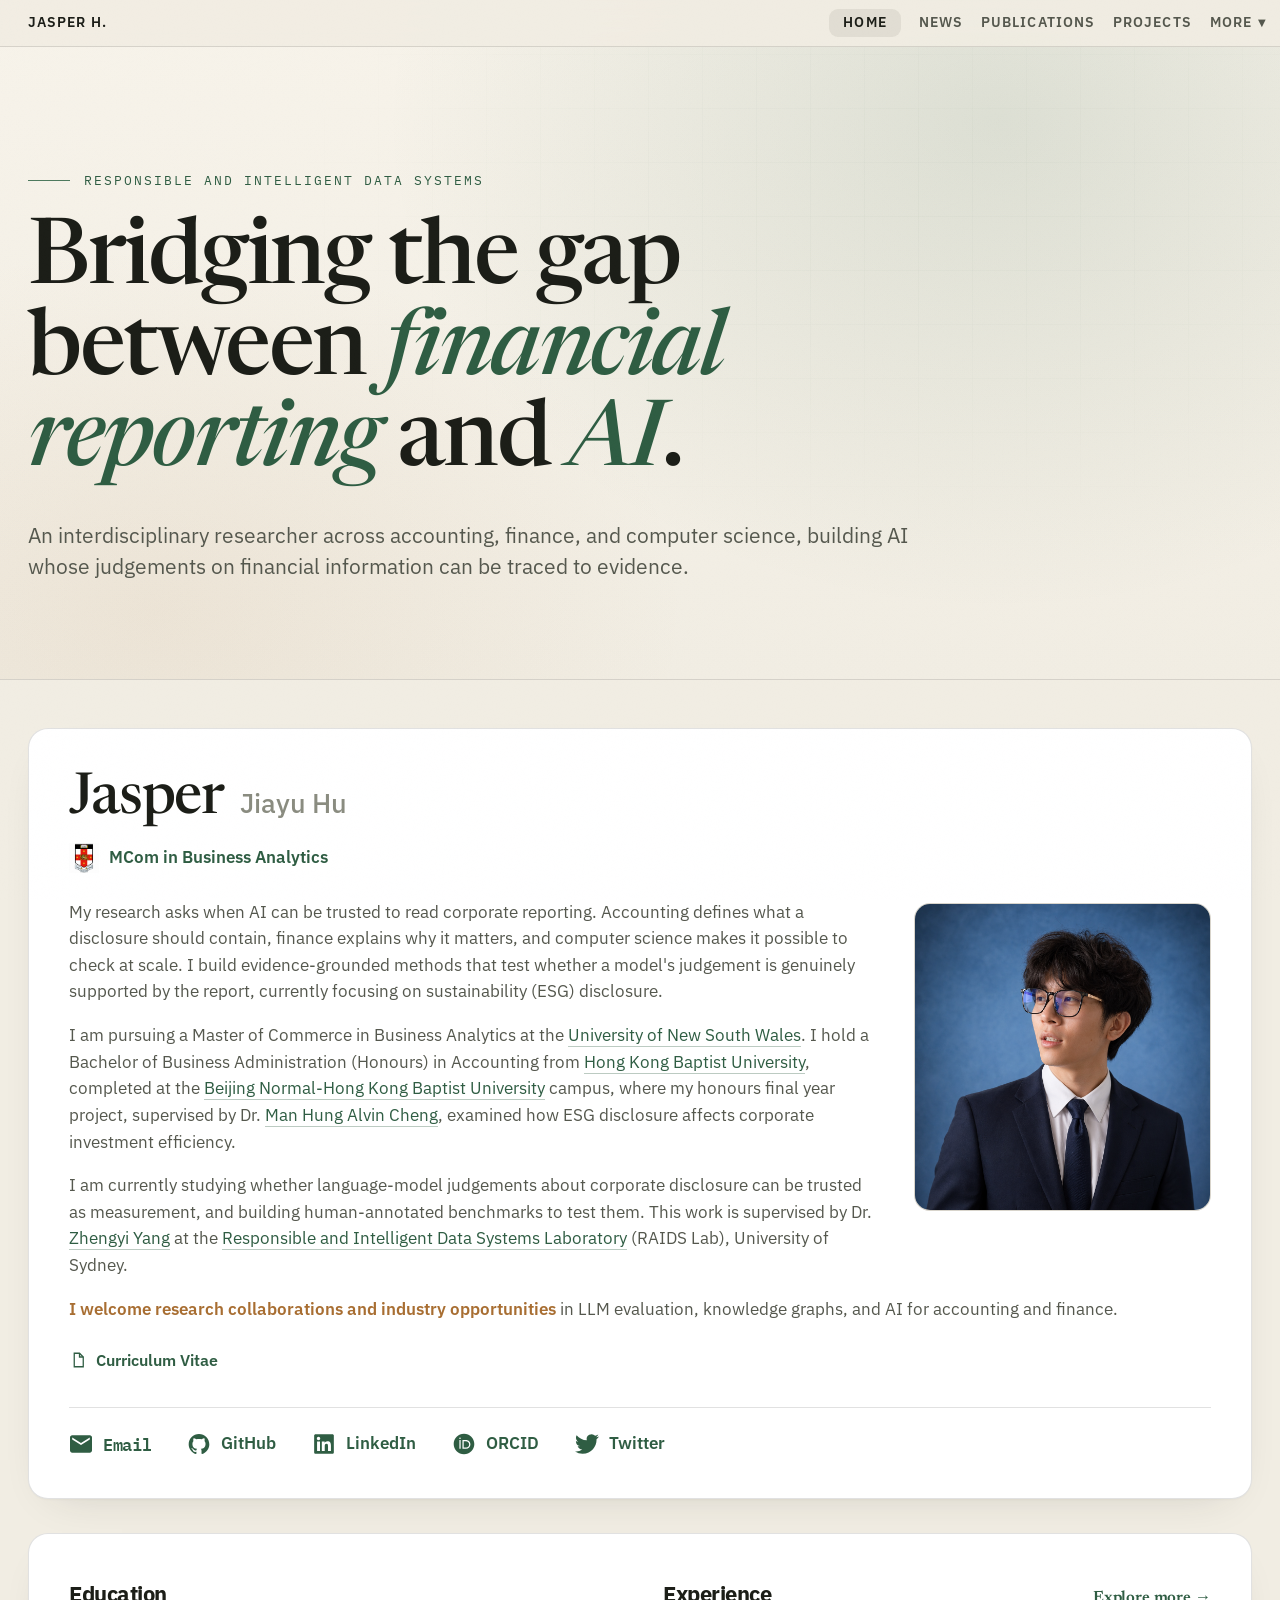
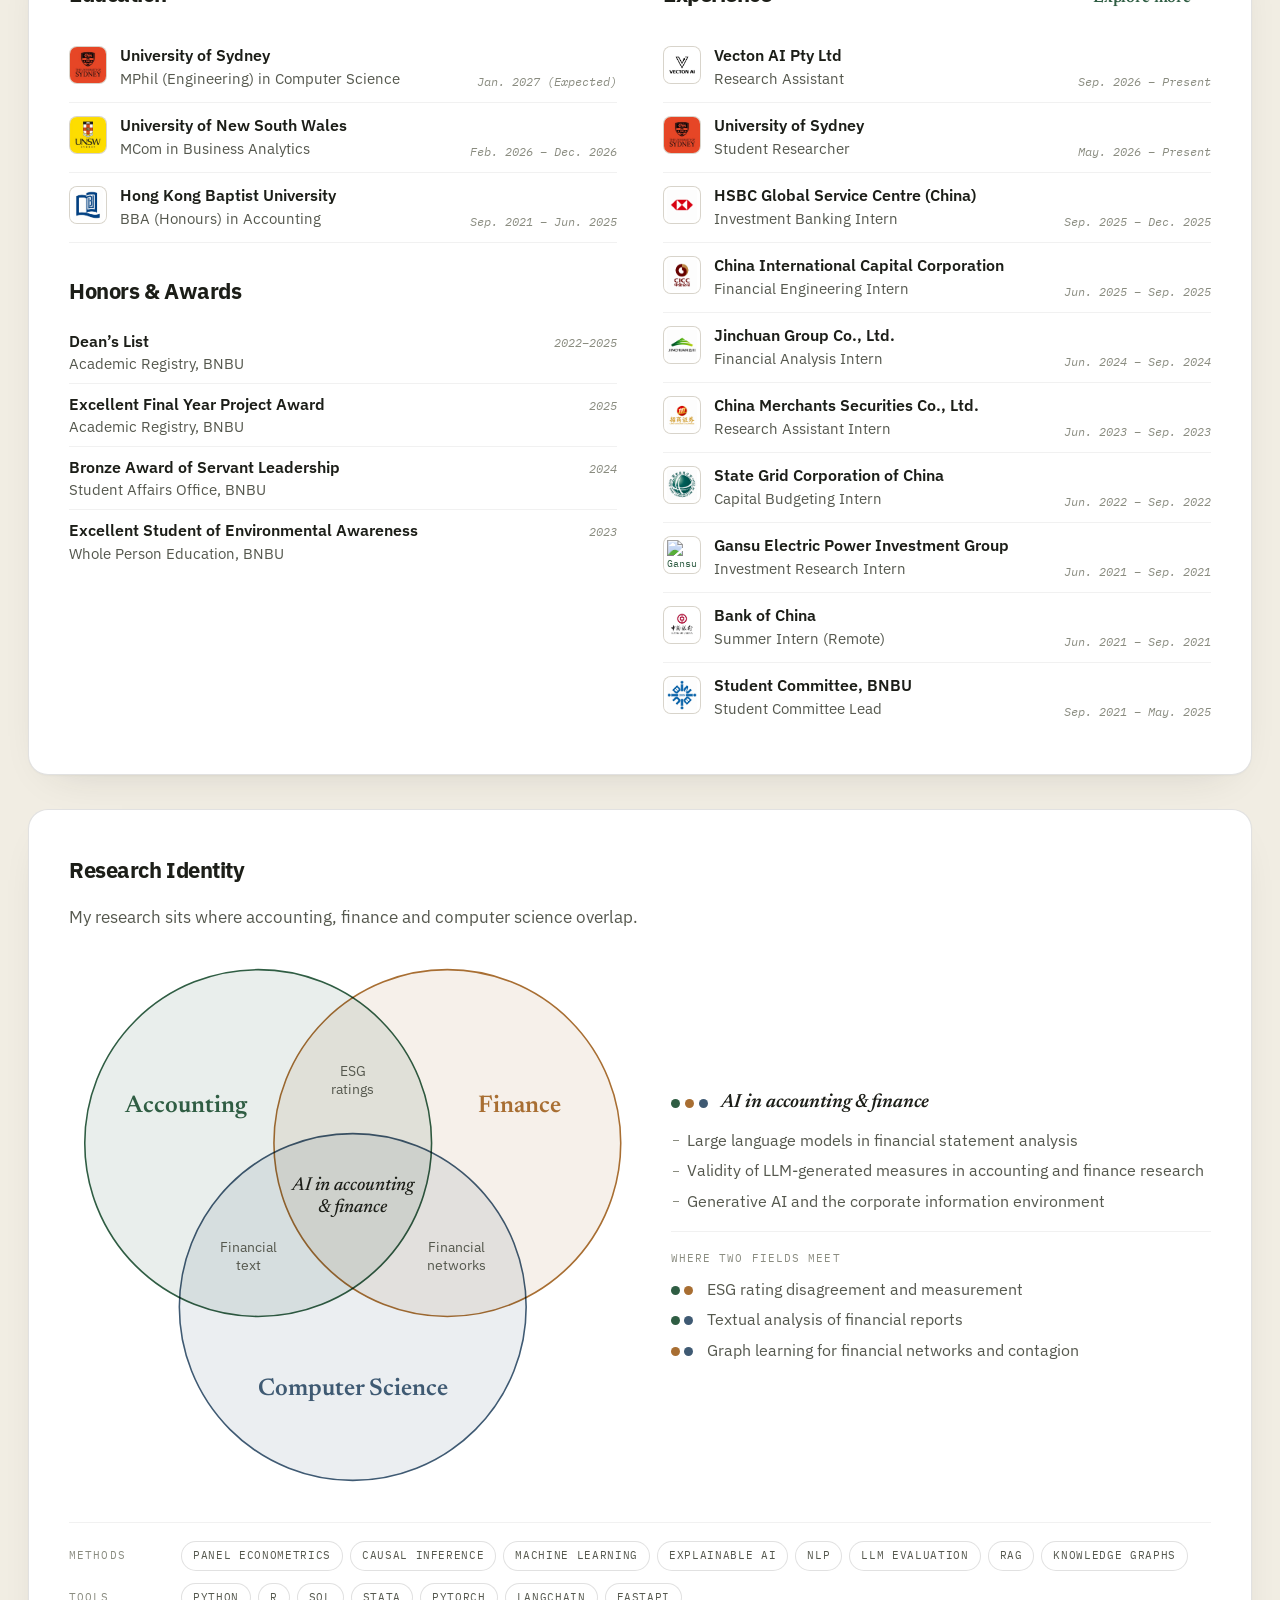
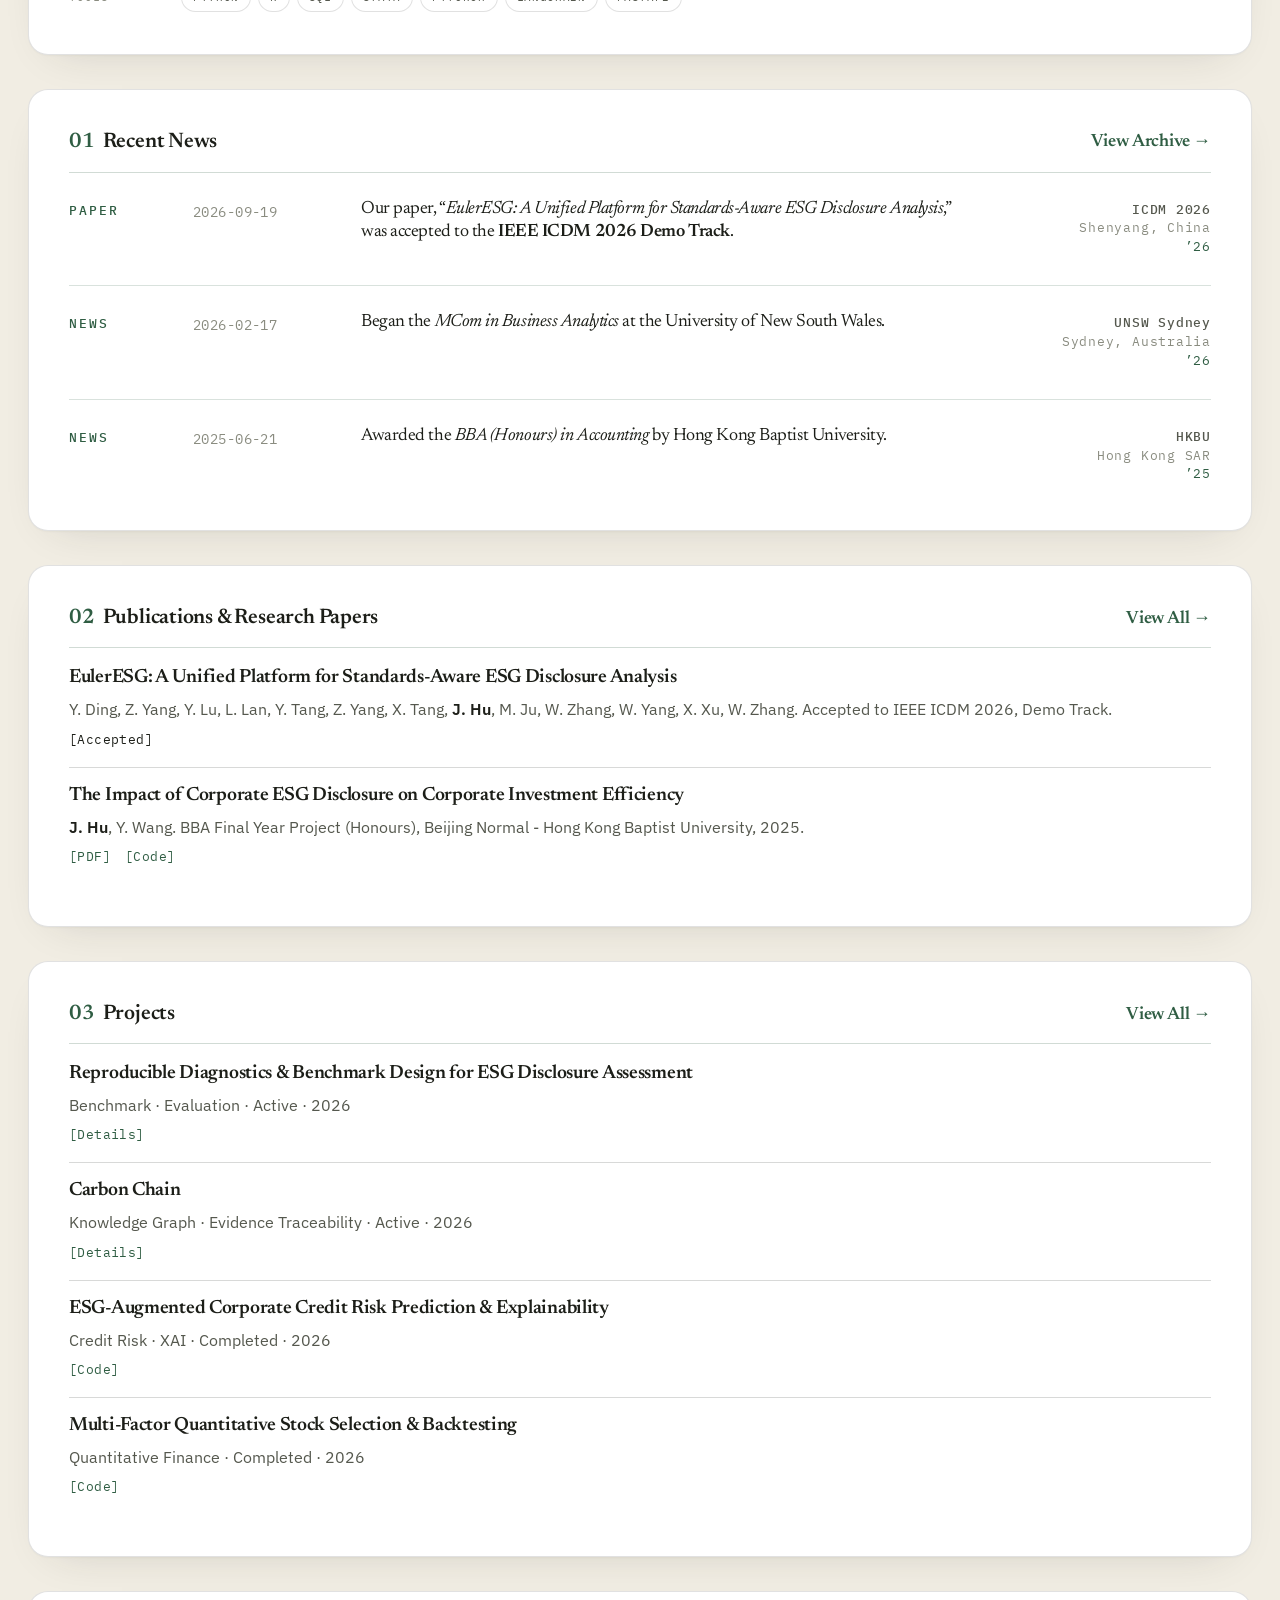
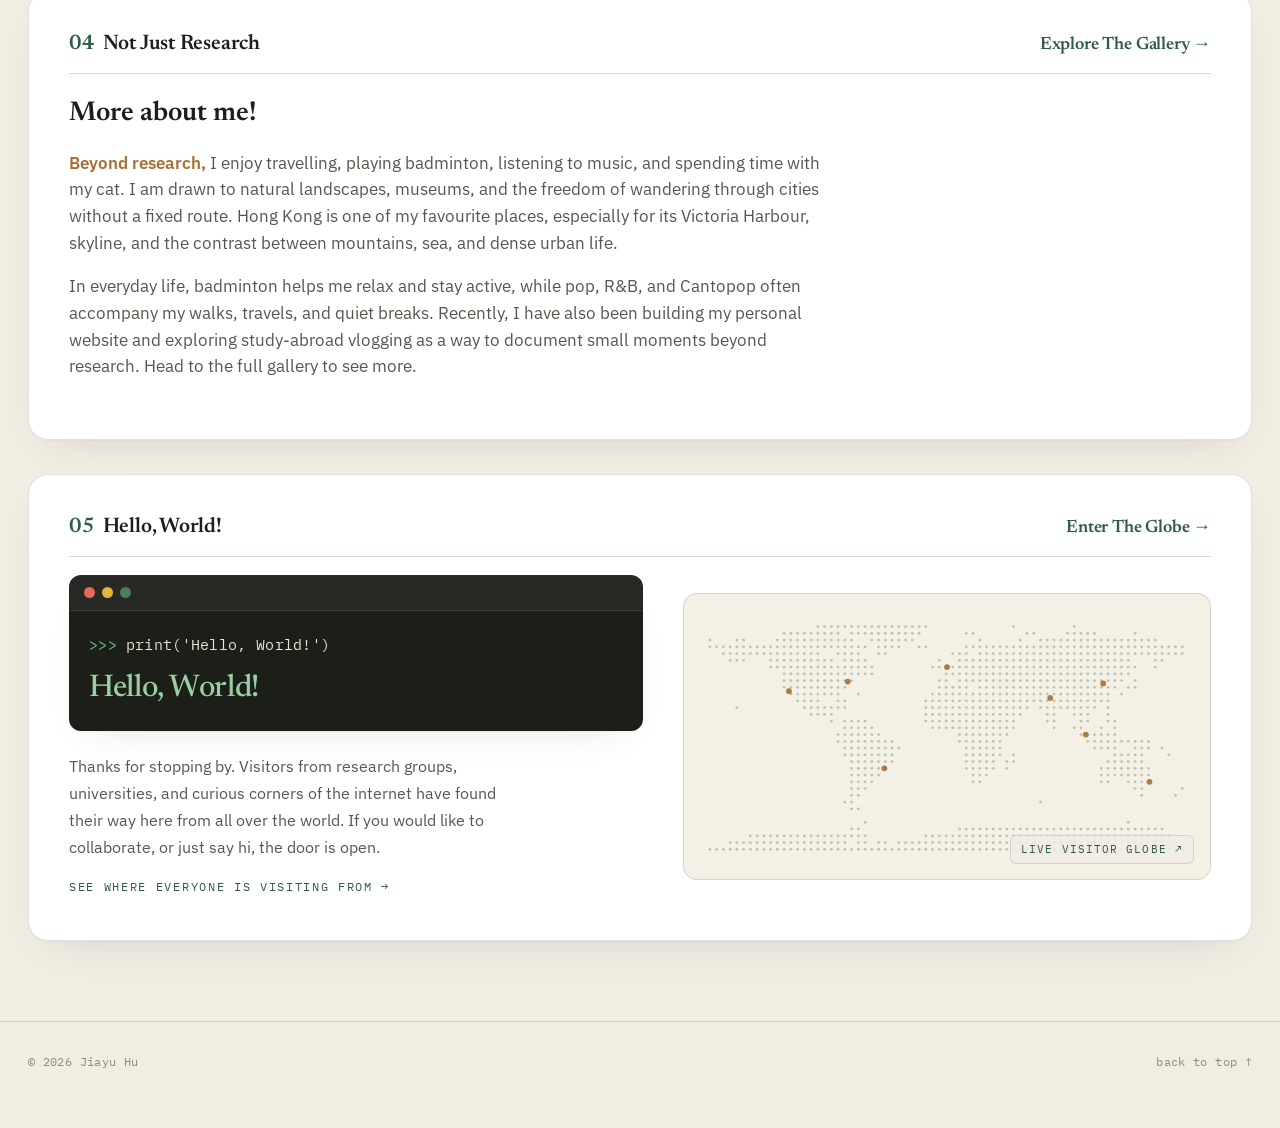
==== index.html @ e1889a09 "Update index.html" ====
<!DOCTYPE html>
<html lang="en">
<head>
<meta charset="UTF-8">
<meta name="viewport" content="width=device-width, initial-scale=1.0">
<title>Jasper (Jiayu Hu) · Accounting, Finance &amp; AI Research</title>
<meta name="description" content="Jasper (Jiayu Hu) works across accounting, finance, and computer science, building AI for financial reporting whose judgements can be traced to evidence.">

<link rel="icon" type="image/png" href="assets/logo/UNSW-logo-transparent.png">
<link rel="apple-touch-icon" href="assets/logo/UNSW-logo.png">
  
<link rel="preconnect" href="https://fonts.googleapis.com">
<link rel="preconnect" href="https://fonts.gstatic.com" crossorigin>
<link href="https://fonts.googleapis.com/css2?family=Newsreader:ital,opsz,wght@0,6..72,300;0,6..72,400;0,6..72,500;0,6..72,600;1,6..72,400;1,6..72,500&family=IBM+Plex+Mono:wght@400;500&family=IBM+Plex+Sans:wght@400;500;600;700&display=swap" rel="stylesheet">

<style>
:root{
  --bg:#F1EDE3;
  --panel:#FFFFFF;
  --panel-2:#F4F0E6;
  --text:#1C1E18;
  --text-soft:#55584E;
  --text-faint:#8A8C80;
  --leaf:#2F5D43;
  --leaf-dim:#4E7A5E;
  --leaf-deep:#234A35;
  --clay:#A86E32;
  --line:rgba(28,30,24,.13);
  --line-soft:rgba(28,30,24,.06);
  --serif:'Newsreader',Georgia,serif;
  --sans:'IBM Plex Sans',system-ui,sans-serif;
  --mono:'IBM Plex Mono',ui-monospace,monospace;
  --maxw:1320px;
  --shadow:0 1px 2px rgba(40,42,34,.04), 0 16px 44px -26px rgba(40,42,34,.20);
  --ease-soft:cubic-bezier(.16,1,.3,1);
  --ease-smooth:cubic-bezier(.22,.75,.25,1);
  --ease-snap:cubic-bezier(.2,.8,.2,1);
}
*{margin:0;padding:0;box-sizing:border-box}
html{scroll-behavior:smooth;-webkit-font-smoothing:antialiased;scroll-padding-top:calc(var(--nav-h,72px) + 18px)}
body{background:var(--bg);color:var(--text);font-family:var(--sans);font-size:16px;line-height:1.6;overflow-x:hidden}
body::after{content:"";position:fixed;inset:0;pointer-events:none;z-index:9999;opacity:.14;background-image:url("data:image/svg+xml,%3Csvg xmlns='http://www.w3.org/2000/svg' width='140' height='140'%3E%3Cfilter id='n'%3E%3CfeTurbulence type='fractalNoise' baseFrequency='0.85' numOctaves='2'/%3E%3C/filter%3E%3Crect width='100%25' height='100%25' filter='url(%23n)' opacity='0.04'/%3E%3C/svg%3E")}
a{color:inherit;text-decoration:none}
::selection{background:var(--leaf);color:var(--bg)}
.wrap{max-width:var(--maxw);margin:0 auto;padding:0 28px;position:relative;z-index:2}
section[id],
header[id]{
  scroll-margin-top:calc(var(--nav-h,72px) + 18px);
}

/* ============ NAV ============ */
nav{
  position:fixed;
  top:0;
  left:0;
  right:0;
  z-index:100;
  background:rgba(241,237,227,.9);
  backdrop-filter:blur(12px);
  border-bottom:1px solid var(--line);
}

.nav-inner{
  max-width:var(--maxw);
  margin:0 auto;
  padding:9px 28px;
  display:flex;
  justify-content:space-between;
  align-items:center;
  gap:28px;
}

/* Left brand: align J with the left edge of content cards */
.brand-logo{
  color:var(--text);
  text-transform:uppercase;
  font-family:var(--sans);
  font-size:13.5px;
  font-weight:600;
  letter-spacing:.08em;
  line-height:1;
  flex:none;
  padding:7px 0;
  border-radius:9px;
  transition:color .2s,opacity .2s;
}

.brand-logo:hover{
  opacity:.68;
}

/* Right navigation: align MORE with the right edge of content cards */
.nav-links{
  margin-left:auto;
  display:flex;
  align-items:center;
  justify-content:flex-end;
  gap:18px;
  font-size:13.5px;
  font-weight:600;
  letter-spacing:.08em;
}

.nav-links > a,
.nav-more{
  color:var(--text-soft);
  padding:7px 0;
  border-radius:9px;
  transition:color .2s,background .2s,opacity .2s;
  text-transform:uppercase;
  font-family:var(--sans);
  font-size:13.5px;
  font-weight:600;
  letter-spacing:.08em;
  line-height:1;
}

.nav-links > a:hover,
.nav-more:hover{
  color:var(--text);
}

.nav-links > a.active{
  background:rgba(28,30,24,.07);
  color:var(--text);
  padding-left:14px;
  padding-right:14px;
}

/* MORE dropdown */
.nav-item{
  position:relative;
}

.nav-more{
  border:0;
  background:transparent;
  cursor:pointer;
  display:flex;
  align-items:center;
  gap:0;
  position:relative;
  padding-right:0;
}

/* Put the arrow slightly outside, so the letter E can visually align with the card edge */
.nav-more .chev{
  position:absolute;
  left:calc(100% + 6px);
  top:50%;
  transform:translateY(-50%);
  font-size:10px;
  line-height:1;
}

.nav-more.active,
.nav-more[aria-expanded="true"]{
  color:var(--text);
}

.dropdown-menu{
  position:absolute;
  top:calc(100% + 12px);
  right:-22px;
  min-width:184px;
  padding:0 8px;
  background:rgba(255,255,255,.96);
  border:1px solid var(--line);
  border-radius:12px;
  box-shadow:var(--shadow);

  max-height:0;
  opacity:0;
  overflow:hidden;
  visibility:hidden;
  transform:translateY(-8px);
  transform-origin:top center;

  transition:
    max-height .42s var(--ease-smooth),
    opacity .24s ease,
    transform .42s var(--ease-smooth),
    padding .42s var(--ease-smooth),
    visibility .24s;
}

.dropdown:hover .dropdown-menu,
.dropdown:focus-within .dropdown-menu,
.dropdown.open .dropdown-menu{
  max-height:140px;
  opacity:1;
  visibility:visible;
  padding:8px;
  transform:translateY(0);
}

.dropdown-menu a{
  display:block;
  padding:9px 12px;
  border-radius:8px;
  color:var(--text-soft);
  font-size:14px;
  font-weight:500;
  letter-spacing:0;
  text-transform:none;
  white-space:nowrap;
}

.dropdown-menu a:hover{
  background:rgba(28,30,24,.07);
  color:var(--text);
}

@media(max-width:820px){
  .nav-inner{
    align-items:flex-start;
    flex-direction:column;
    gap:10px;
  }

  .nav-links{
    margin-left:0;
    flex-wrap:wrap;
    justify-content:flex-start;
    gap:8px 16px;
  }

  .dropdown-menu{
    right:auto;
    left:0;
  }
}

@media(max-width:640px){
  .nav-inner{
    padding:8px 20px;
  }

  .brand-logo,
  .nav-links > a,
  .nav-more{
    font-size:12px;
  }

  .nav-links > a.active{
    padding-left:10px;
    padding-right:10px;
  }
}

/* ============ REVEAL ============ */
.rv{
  opacity:0;
  transform:translateY(22px);
  transition:
    opacity .82s var(--ease-soft),
    transform .86s var(--ease-soft);
}

.rv.in{
  opacity:1;
  transform:none;
}

/* ============ HERO ============ */
.hero{position:relative;padding:170px 0 96px;overflow:hidden;border-bottom:1px solid var(--line)}
.hero-bg{position:absolute;inset:0;z-index:0;
  background:
   radial-gradient(80% 120% at 78% 18%, rgba(47,93,67,.13), transparent 60%),
   radial-gradient(70% 90% at 12% 90%, rgba(168,110,50,.08), transparent 60%),
   linear-gradient(180deg,#F7F3EA, #F1EDE3);
}
.hero-bg::before{content:"";position:absolute;inset:0;opacity:.5;
  background-image:linear-gradient(rgba(47,93,67,.05) 1px,transparent 1px),linear-gradient(90deg,rgba(47,93,67,.05) 1px,transparent 1px);
  background-size:54px 54px;mask:radial-gradient(70% 70% at 70% 30%,#000,transparent 75%)}
.hero .wrap{position:relative;z-index:2}
.eyebrow{display:flex;align-items:center;gap:14px;font-family:var(--mono);font-size:12.5px;letter-spacing:.16em;text-transform:uppercase;color:var(--leaf);margin-bottom:26px}
.eyebrow .ln{width:42px;height:1px;background:var(--leaf-dim)}
.hero h1{
  font-family:var(--serif);
  font-weight:500;
  font-size:clamp(2.7rem,7.5vw,5.7rem);
  line-height:1;
  letter-spacing:-.025em;
  max-width:920px;
  color:var(--text);
}
.hero h1 em{font-style:italic;color:var(--leaf);font-weight:500}
.hero .sub{
  margin-top:30px;
  max-width:920px;
  font-size:clamp(1.05rem,2.2vw,1.32rem);
  color:var(--text-soft);
  line-height:1.5;
}

/* ============ CARD SHELL ============ */
.stack{padding:48px 0 80px;display:flex;flex-direction:column;gap:34px}
.card{
  background:var(--panel);
  border:1px solid var(--line);
  border-radius:20px;
  padding:42px 40px;
  box-shadow:var(--shadow);
}
@media(max-width:640px){.card{padding:30px 22px;border-radius:16px}}

.card-h{
  display:flex;
  align-items:center;
  gap:6px;
  font-family:var(--serif);
  font-weight:600;
  font-size:1.5rem;
  letter-spacing:-.01em;
  margin-bottom:28px;
  color:var(--text);
}

.section-no{
  display:inline-flex;
  align-items:baseline;
  justify-content:flex-start;
  width:auto;
  margin-right:2px;
  font-family:var(--serif);
  font-size:1.5rem;
  font-weight:600;
  letter-spacing:-.01em;
  color:var(--leaf);
  line-height:1;
}
.card-h .all{
  font-family:var(--serif);
  font-size:1.5rem;
  font-weight:600;
  letter-spacing:-.01em;
  color:var(--leaf);
  line-height:1;
  text-decoration:none;
}

.card-h .all:hover{
  opacity:.72;
}

/* ============ INTRO ============ */
.intro-name{display:flex;align-items:baseline;gap:16px;flex-wrap:wrap;margin-bottom:14px}
.intro-name .first{font-family:var(--serif);font-weight:500;font-size:clamp(2.4rem,6vw,3.6rem);letter-spacing:-.02em;line-height:1;color:var(--text)}
.intro-name .rest{font-size:clamp(1.2rem,3vw,1.7rem);color:var(--text-faint);font-weight:500}
.intro-role{display:flex;align-items:center;gap:10px;color:var(--leaf);font-weight:600;font-size:1.05rem;margin-bottom:26px}
.intro-role svg{width:20px;height:20px;stroke:var(--leaf);fill:none;stroke-width:1.7}
.role-crest{height:30px;width:auto;display:block;flex:none}
.intro-grid{
  display:block;
}

.intro-body::after{
  content:"";
  display:block;
  clear:both;
}

.photo-float{
  float:right;
  width:260px;
  max-width:26%;
  margin:4px 0 22px 36px;
}

@media(max-width:820px){
  .photo-float{
    float:none;
    width:100%;
    max-width:360px;
    margin:0 0 26px 0;
  }
}
.intro-body p{margin-bottom:17px;color:var(--text-soft);font-size:1.04rem}
.intro-body a.link{color:var(--leaf);border-bottom:1px solid rgba(47,93,67,.32);transition:border-color .2s}
.intro-body a.link:hover{border-color:var(--leaf)}
.intro-body b{color:var(--text);font-weight:600}
.callout{display:inline;color:var(--clay);font-weight:600}
.photo{width:100%;aspect-ratio:1/1.04;border-radius:16px;border:1px solid var(--line);
  background:var(--panel-2);display:flex;align-items:center;justify-content:center;color:var(--text-faint);
  font-family:var(--mono);font-size:12px;text-align:center;overflow:hidden;position:relative}
.photo svg{width:64px;height:64px;stroke:var(--leaf-dim);fill:none;stroke-width:1.3;opacity:.7}

.cv-link{display:inline-flex;align-items:center;gap:9px;margin-top:8px;color:var(--leaf);font-weight:600;font-size:1.02rem;transition:opacity .2s, transform .2s}
.cv-link svg{width:18px;height:18px;stroke:var(--leaf);fill:none;stroke-width:1.7}
.intro-divider{height:1px;background:var(--line);margin:30px 0 24px}
.socials{
  display:flex;
  flex-wrap:wrap;
  gap:18px 36px;
  align-items:center;
}

.social-link{
  display:inline-flex !important;
  flex-direction:row !important;
  align-items:center !important;
  justify-content:flex-start !important;
  gap:10px;
  color:var(--leaf) !important;
  font-family:var(--sans);
  font-size:17px;
  font-weight:600;
  line-height:1;
  transition:opacity .2s, transform .2s;
}

.social-link:hover,
.cv-link:hover{
  opacity:.72;
  transform:translateY(-2px);
}

.social-link.mail{
  font-family:var(--mono);
  font-size:16.5px;
  letter-spacing:-.02em;
}

.social-icon{
  width:24px !important;
  height:24px !important;
  flex:none;
  display:block;
  color:var(--leaf) !important;
  stroke:currentColor !important;
  fill:none !important;
  stroke-width:1.8;
  stroke-linecap:round;
  stroke-linejoin:round;
}

.social-icon path,
.social-icon rect{
  stroke:currentColor !important;
  fill:none !important;
}
  
.social-icon .solid{
  fill:currentColor !important;
  stroke:none !important;
}

/* ============ EDU / EXP ============ */
.two-col{display:grid;grid-template-columns:1fr 1fr;gap:46px}
@media(max-width:820px){.two-col{grid-template-columns:1fr;gap:34px}}
.sub-h{
  font-family:var(--sans);
  font-weight:700;
  font-size:1.38rem;
  color:var(--text);
  margin-bottom:22px;
  letter-spacing:-.02em;
}

.sub-h-row{display:flex;align-items:baseline;justify-content:space-between;gap:16px;margin-bottom:22px}
.sub-h-row .sub-h{margin-bottom:0}
.exp-more{
  font-family:var(--serif);
  font-size:1.02rem;
  font-weight:600;
  letter-spacing:-.01em;
  color:var(--leaf);
  white-space:nowrap;
  line-height:1;
  transition:opacity .2s;
}

.exp-more:hover{opacity:.68}
.arw{display:inline-block;transition:transform .25s var(--ease-snap)}
a:hover .arw{transform:translateX(3px)}
.entry{display:flex;gap:13px;padding:11px 0;border-bottom:1px solid var(--line-soft)}
.entry:last-child{border-bottom:none}
.entry .ico{flex:none;width:38px;height:38px;border-radius:8px;background:var(--panel-2);border:1px solid var(--line);display:flex;align-items:center;justify-content:center;font-size:10px;color:var(--leaf);font-family:var(--mono);margin-top:2px;overflow:hidden;position:relative}
.entry .main{flex:1;min-width:0}
.entry .org{font-weight:600;color:var(--text);font-size:1.02rem;line-height:1.3}
.entry .desc{color:var(--text-soft);font-size:.93rem;margin-top:2px}
.entry .when{font-family:var(--mono);font-size:12px;color:var(--text-faint);font-style:italic;white-space:nowrap;align-self:flex-end;text-align:right}
.awards-title{
  margin-top:30px;
  margin-bottom:12px;
}

.awards-list{
  list-style:none;
  margin:0;
  padding:0;
}

.awards-list li{
  padding:9px 0;
  border-bottom:1px solid var(--line-soft);
}

.awards-list li:last-child{
  border-bottom:none;
}

.award-main{
  display:flex;
  justify-content:space-between;
  gap:18px;
  align-items:baseline;
}

.award-name{
  color:var(--text);
  font-size:1.02rem;
  font-weight:600;
  line-height:1.35;
}

.award-year{
  font-family:var(--mono);
  font-size:12px;
  color:var(--text-faint);
  font-style:italic;
  white-space:nowrap;
  text-align:right;
}

.award-meta{
  margin-top:2px;
  color:var(--text-soft);
  font-size:.93rem;
  line-height:1.35;
}

@media(max-width:640px){
  .award-main{
    align-items:flex-start;
  }

  .award-year{
    margin-left:auto;
  }
}

/* ============ RESEARCH IDENTITY ============ */
.skills-title{
  margin-bottom:16px;
}

.identity-lede{
  max-width:880px;
  color:var(--text-soft);
  font-size:1.04rem;
  margin-bottom:26px;
}
.ri-map{
  display:grid;
  grid-template-columns:minmax(0,1.05fr) minmax(0,1fr);
  gap:34px;
  align-items:center;
  margin:4px 0 28px;
}
.ri-venn svg{width:100%;height:auto;display:block}
.ri-c{stroke-width:1.5;mix-blend-mode:multiply}
.ri-acc{fill:rgba(47,93,67,.10);stroke:var(--leaf)}
.ri-fin{fill:rgba(168,110,50,.10);stroke:var(--clay)}
.ri-cs{fill:rgba(63,90,115,.10);stroke:#3F5A73}
.ri-venn text{text-anchor:middle}
.ri-name{font-family:var(--serif);font-size:23px;font-weight:600}
.ri-acc-t{fill:var(--leaf)}
.ri-fin-t{fill:var(--clay)}
.ri-cs-t{fill:#3F5A73}
.ri-int{font-family:var(--sans);font-size:13.5px;fill:var(--text-soft)}
.ri-core{font-family:var(--serif);font-style:italic;font-size:18px;font-weight:500;fill:var(--text)}

.ri-dot{display:inline-block;width:9px;height:9px;border-radius:50%;flex:none}
.ri-acc-d{background:var(--leaf)}
.ri-fin-d{background:var(--clay)}
.ri-cs-d{background:#3F5A73}

.ri-pair{padding:18px 0;border-bottom:1px solid var(--line-soft)}
.ri-pair:first-child{padding-top:0}
.ri-pair:last-child{border-bottom:none;padding-bottom:0}
.ri-pair-h{
  display:flex;align-items:center;gap:5px;
  font-family:var(--serif);font-size:1.2rem;font-weight:600;font-style:italic;
  color:var(--text);margin-bottom:10px;
}
.ri-pair-h .ri-dot:last-of-type{margin-right:8px}
.ri-pair-h--sm{
  font-family:var(--mono);font-style:normal;font-weight:400;
  font-size:11px;letter-spacing:.1em;text-transform:uppercase;color:var(--text-faint);
}
.ri-pair ul{list-style:none;display:grid;gap:7px}
.ri-pair li{color:var(--text-soft);font-size:.98rem;line-height:1.5}
.ri-pair ul:not(.ri-pairs) li{position:relative;padding-left:16px}
.ri-pair ul:not(.ri-pairs) li::before{
  content:"";position:absolute;left:2px;top:.72em;width:6px;height:1px;background:var(--text-faint);
}
.ri-pairs li{display:flex;align-items:flex-start;gap:4px}
.ri-pairs li .ri-dot{margin-top:.5em}
.ri-pairs li .ri-dot:nth-child(2){margin-right:10px}

.ri-kit{border-top:1px solid var(--line-soft);padding-top:18px;display:grid;gap:12px}
.ri-kit-row{display:flex;align-items:center;gap:16px}
.ri-shared-k{
  flex:none;width:96px;
  font-family:var(--mono);font-size:11px;letter-spacing:.1em;text-transform:uppercase;color:var(--text-faint);
}
.ri-tags{display:flex;flex-wrap:wrap;gap:7px}
.ri-tags span{
  font-family:var(--mono);font-size:11px;letter-spacing:.06em;text-transform:uppercase;
  color:var(--text-soft);background:var(--panel);border:1px solid var(--line);
  border-radius:999px;padding:5px 11px;
}

@media(max-width:900px){
  .ri-map{grid-template-columns:1fr;gap:24px}
}
@media(max-width:760px){
  .ri-venn{margin:0 -8px}
  .ri-int{font-size:16.5px}
  .ri-name{font-size:26px}
  .ri-core{font-size:19px}
  .ri-kit-row{flex-direction:column;align-items:flex-start;gap:8px}
}

/* ============ NEWS ============ */
.news-head{
  display:flex;
  align-items:center;
  justify-content:space-between;
  gap:18px;
  margin-bottom:0;
  padding-bottom:18px;
  border-bottom:1.5px solid rgba(47,93,67,.22);
}

.news-head-left{
  display:flex;
  align-items:baseline;
  gap:6px;
  font-family:var(--serif);
  font-size:1.32rem;
  font-weight:600;
  letter-spacing:-.01em;
  text-transform:none;
  color:var(--text);
  line-height:1;
}

.news-head-left .section-no{
  font-family:var(--serif);
  font-size:1.32rem;
  font-weight:600;
  letter-spacing:-.01em;
  color:var(--leaf);
  line-height:1;
  margin-right:2px;
}

.news-archive{
  font-family:var(--serif);
  font-size:1.12rem;
  font-weight:600;
  letter-spacing:-.01em;
  text-transform:none;
  color:var(--leaf);
  white-space:nowrap;
  line-height:1;
  transition:opacity .2s;
}

.news-archive:hover{
  opacity:.68;
}

.news-list{
  display:flex;
  flex-direction:column;
}

.news-item{
  display:grid;
  grid-template-columns:96px 140px minmax(0,1fr) 210px;
  gap:28px;
  align-items:start;
  padding:28px 0;
  border-bottom:1.5px solid rgba(47,93,67,.18);
}

.news-item:last-child{
  border-bottom:none;
  padding-bottom:4px;
}

.news-type{
  font-family:var(--mono);
  font-size:13px;
  font-weight:500;
  letter-spacing:.16em;
  text-transform:uppercase;
  color:var(--leaf);
}

.news-date{
  font-family:var(--mono);
  font-size:14px;
  letter-spacing:.03em;
  color:var(--text-faint);
  white-space:nowrap;
}

.news-main{
  margin-top:-3px;
  font-family:var(--serif);
  font-size:clamp(1.12rem,1.35vw,1.38rem);
  font-weight:400;
  line-height:1.28;
  letter-spacing:-.025em;
  color:var(--text);
}

.news-main em{
  font-style:italic;
  color:var(--text);
}

.news-main strong{
  font-weight:600;
}

.news-side{
  font-family:var(--mono);
  font-size:13px;
  line-height:1.45;
  letter-spacing:.06em;
  color:var(--text-faint);
  text-align:right;
  white-space:normal;
}

.news-side strong{
  display:block;
  color:var(--text-soft);
  font-weight:500;
}

.news-side .news-year{
  display:block;
  color:var(--leaf);
}

@media(max-width:920px){
  .news-item{
    grid-template-columns:82px 128px 1fr;
  }

  .news-side{
    grid-column:3;
    text-align:left;
    margin-top:8px;
  }
}

@media(max-width:640px){
  .news-head{
    flex-wrap:wrap;
    row-gap:10px;
  }

  .news-head-left{
    gap:10px;
    font-size:1.18rem;
  }

  .news-head-left .section-no{
    font-size:1.18rem;
  }

  .news-archive{
    font-size:1rem;
  }

  .news-item{
    grid-template-columns:1fr;
    gap:6px;
    padding:28px 0;
  }

  .news-main{
    margin-top:4px;
  }

  .news-side{
    grid-column:auto;
    text-align:left;
    margin-top:8px;
  }
}

/* ============ PUBLICATIONS / PROJECTS ============ */
#pubs .card-h,
#projects .card-h{
  margin-bottom:16px;
}

.pub-empty{
  color:var(--text-soft);
  font-size:1.06rem;
  line-height:1.65;
  max-width:820px;
  padding-top:4px;
  margin:0;
}

.project-list{
  border-top:none;
}

.project-row{
  padding:16px 0;
  border-bottom:1.5px solid rgba(28,30,24,.17);
}

.project-row:first-child{
  padding-top:0;
}

.project-row:last-child{
  border-bottom:none;
}

.project-title{
  margin:0;
  font-family:var(--serif);
  font-size:clamp(1.18rem,1.5vw,1.42rem);
  font-weight:600;
  line-height:1.3;
  letter-spacing:-.015em;
  color:var(--text);
}

.project-title a{
  color:inherit;
  text-decoration:none;
  transition:color .2s;
}

.project-title a:hover{
  color:var(--leaf);
}

.project-meta{
  margin-top:7px;
  color:var(--text-soft);
  font-size:1rem;
  line-height:1.55;
  max-width:880px;
}

/* Publication entries */
.pub-row{
  padding:16px 0;
  border-bottom:1.5px solid rgba(28,30,24,.17);
}

.pub-row:first-child{
  padding-top:0;
}

.pub-row:last-child{
  border-bottom:none;
}

.pub-title{
  margin:0;
  font-family:var(--serif);
  font-size:clamp(1.18rem,1.5vw,1.42rem);
  font-weight:600;
  line-height:1.3;
  letter-spacing:-.015em;
  color:var(--text);
  max-width:880px;
}

.pub-title a{
  color:inherit;
  text-decoration:none;
  transition:color .2s;
}

.pub-title a:hover{
  color:var(--leaf);
}

.pub-meta{
  margin-top:7px;
  color:var(--text-soft);
  font-size:.98rem;
  line-height:1.5;
}

.pub-meta strong{
  color:var(--text);
  font-weight:600;
}

.pub-links{
  margin-top:8px;
  display:flex;
  gap:14px;
  font-family:var(--mono);
  font-size:13px;
  letter-spacing:.03em;
}

.pub-links a{
  color:var(--leaf);
  transition:opacity .2s;
}

.pub-links a:hover{
  opacity:.68;
}

.section-divider{
  height:1.5px;
  background:rgba(28,30,24,.17);
  margin:0 0 10px;
}

#news .card-h,
#pubs .card-h,
#projects .card-h,
#showcase .card-h{
  margin-bottom:8px;
}

.entry .ico img{position:absolute;inset:0;width:100%;height:100%;object-fit:contain;background:#fff;padding:3px}
.entry .ico img.full{padding:0;object-fit:cover}
.photo picture{width:100%;height:100%;display:block}
.photo img{width:100%;height:100%;object-fit:cover;display:block}

#pubs .card-h,
#projects .card-h,
#showcase .card-h{
  display:flex;
  align-items:baseline;
  justify-content:flex-start;
  gap:6px;
  font-family:var(--serif);
  font-size:1.32rem;
  font-weight:600;
  letter-spacing:-.01em;
  line-height:1;
  margin-bottom:0;
  padding-bottom:18px;
  border-bottom:1.5px solid rgba(47,93,67,.22);
}

#pubs .card-h .section-no,
#projects .card-h .section-no,
#showcase .card-h .section-no{
  font-family:var(--serif);
  font-size:1.32rem;
  font-weight:600;
  letter-spacing:-.01em;
  color:var(--leaf);
  line-height:1;
  margin-right:2px;
}

#pubs .card-h .all,
#projects .card-h .all,
#showcase .card-h .all{
  margin-left:auto;
  font-family:var(--serif);
  font-size:1.12rem;
  font-weight:600;
  letter-spacing:-.01em;
  color:var(--leaf);
  line-height:1;
  white-space:nowrap;
}

#pubs .card-h .all:hover,
#projects .card-h .all:hover,
#showcase .card-h .all:hover{
  opacity:.68;
}

#pubs .section-divider,
#projects .section-divider,
#showcase .section-divider{
  display:none;
}

#pubs .pub-list,
#pubs .pub-empty,
#projects .pub-empty,
#projects .pub-list,
#projects .project-list,
#showcase .intro-body{
  padding-top:18px;
}

@media(max-width:640px){
  #pubs .card-h,
  #projects .card-h,
  #showcase .card-h{
    font-size:1.18rem;
    flex-wrap:wrap;
    row-gap:10px;
  }

  #pubs .card-h .section-no,
  #projects .card-h .section-no,
  #showcase .card-h .section-no{
    font-size:1.18rem;
  }

  #pubs .card-h .all,
  #projects .card-h .all,
  #showcase .card-h .all{
    font-size:1rem;
  }
}

/* ============ SHOWCASE ============ */
.show-lede{font-family:var(--serif);font-weight:600;font-size:1.7rem;color:var(--text);margin-bottom:14px}
.gallery{columns:3 210px;column-gap:13px;margin-top:6px}
.gphoto{break-inside:avoid;margin:0 0 13px;border-radius:13px;border:1px dashed var(--line);background:var(--panel-2);display:flex;align-items:center;justify-content:center;color:var(--text-faint);font-family:var(--mono);font-size:11px;letter-spacing:.06em;text-align:center;overflow:hidden}
.gphoto img{width:100%;display:block;border-radius:13px}

/* ============ FOOTER ============ */
footer{border-top:1px solid var(--line);padding:30px 0 56px}
.foot{display:flex;justify-content:space-between;flex-wrap:wrap;gap:12px;font-family:var(--mono);font-size:12px;color:var(--text-faint);letter-spacing:.03em}
.foot a:hover{color:var(--leaf)}

@media(prefers-reduced-motion:reduce){*{animation:none!important;transition:none!important}.rv{opacity:1;transform:none}}
</style>
<noscript><style>.rv{opacity:1;transform:none}</style></noscript>

<style id="hw-home-style">
#helloworld .hw-home{display:grid;grid-template-columns:1fr .92fr;gap:40px;align-items:center}
.hw-term{background:var(--text);border-radius:12px;overflow:hidden;box-shadow:var(--shadow);font-family:var(--mono)}
.hw-term-bar{display:flex;gap:7px;padding:12px 15px;background:rgba(255,255,255,.05);border-bottom:1px solid rgba(255,255,255,.08)}
.hw-term-bar span{width:11px;height:11px;border-radius:50%}
.hw-term-bar span:nth-child(1){background:#e06c5e}
.hw-term-bar span:nth-child(2){background:#e3b341}
.hw-term-bar span:nth-child(3){background:#4e7a5e}
.hw-term-body{padding:22px 20px 24px;min-height:104px}
.hw-line{color:#F1EDE3;font-size:14.5px;letter-spacing:.02em;white-space:nowrap}
.hw-prompt{color:#6fbd8f;margin-right:9px}
.hw-code{color:#eae6d9}
.hw-cursor{color:#9acda2;margin-left:1px;animation:hwblink 1s steps(1) infinite}
@keyframes hwblink{50%{opacity:0}}
.hw-out{margin-top:16px;min-height:2.2rem;font-family:var(--serif);font-size:1.95rem;font-weight:500;line-height:1.1;letter-spacing:-.01em;color:#9acda2;opacity:0;transform:translateY(6px);transition:opacity .5s var(--ease-soft),transform .5s var(--ease-soft)}
.hw-out.show{opacity:1;transform:none}
.hw-greeting{margin-top:22px;color:var(--text-soft);font-size:1.02rem;line-height:1.65;max-width:46ch}
.hw-cta{display:inline-block;margin-top:16px;font-family:var(--mono);font-size:12px;letter-spacing:.14em;text-transform:uppercase;color:var(--leaf);text-decoration:none}
.hw-cta:hover{color:var(--leaf-deep)}
.hw-home-map{position:relative;display:block;background:var(--panel-2);border:1px solid var(--line);border-radius:14px;padding:22px;overflow:hidden;text-decoration:none;transition:transform .4s var(--ease-soft),box-shadow .4s var(--ease-soft)}
.hw-home-map:hover{transform:translateY(-3px);box-shadow:var(--shadow)}
.hw-map-svg{width:100%;height:auto;display:block}
.hw-land{fill:rgba(47,93,67,.16)}
.hw-dotgrid circle{fill:rgba(47,93,67,.30)}
.hw-dot{fill:var(--clay);opacity:.9}
.hw-dot.live{animation:hwpulse 2.4s ease-in-out infinite}
@keyframes hwpulse{0%,100%{opacity:.3}50%{opacity:1}}
.hw-map-tag{position:absolute;right:16px;bottom:15px;font-family:var(--mono);font-size:11px;letter-spacing:.1em;text-transform:uppercase;color:var(--leaf);background:rgba(241,237,227,.85);padding:5px 10px;border-radius:6px;border:1px solid var(--line)}
@media(max-width:820px){#helloworld .hw-home{grid-template-columns:1fr;gap:26px}.hw-out{font-size:1.6rem}}

/* make 05 Hello, World! header match 02/03/04 exactly */
#helloworld .card-h{display:flex;align-items:baseline;justify-content:flex-start;gap:6px;font-family:var(--serif);font-size:1.32rem;font-weight:600;letter-spacing:-.01em;line-height:1;margin-bottom:0;padding-bottom:18px;border-bottom:1.5px solid rgba(47,93,67,.22)}
#helloworld .card-h .section-no{font-family:var(--serif);font-size:1.32rem;font-weight:600;letter-spacing:-.01em;color:var(--leaf);line-height:1;margin-right:2px}
#helloworld .card-h .all{margin-left:auto;font-family:var(--serif);font-size:1.12rem;font-weight:600;letter-spacing:-.01em;color:var(--leaf);line-height:1;white-space:nowrap;text-decoration:none}
#helloworld .card-h .all:hover{opacity:.68}
#helloworld .section-divider{display:none}
#helloworld .hw-home{padding-top:18px}
@media(max-width:640px){
  #helloworld .card-h{font-size:1.18rem;flex-wrap:wrap;row-gap:10px}
  #helloworld .card-h .section-no{font-size:1.18rem}
  #helloworld .card-h .all{font-size:1rem}
}
</style>
</head>
<body>

<!-- ============ NAV ============ -->
<nav>
  <div class="nav-inner">
    <a href="index.html#top" class="brand-logo" aria-label="JASPER H. Home">
      JASPER H.
    </a>

    <div class="nav-links">
      <a href="index.html#top" data-page="index.html">HOME</a>
      <a href="news.html" data-page="news.html">NEWS</a>
      <a href="publications.html" data-page="publications.html">PUBLICATIONS</a>
      <a href="projects.html" data-page="projects.html">PROJECTS</a>

      <div class="nav-item dropdown">
        <button class="nav-more" type="button" aria-haspopup="true" aria-expanded="false" aria-controls="moreMenu">
          MORE <span class="chev">▼</span>
        </button>

        <div class="dropdown-menu" id="moreMenu" role="menu">
          <a href="live-my-life.html" data-page="live-my-life.html" role="menuitem">Live My Life</a>
          <a href="hello-world.html" data-page="hello-world.html" role="menuitem">Hello, World!</a>
        </div>
      </div>
    </div>
  </div>
</nav>

<!-- ============ HERO ============ -->
<header class="hero" id="top">
  <div class="hero-bg"></div>
  <div class="wrap">
        <div class="eyebrow rv"><span class="ln"></span>Responsible and Intelligent Data Systems</div>
        <h1 class="rv">Bridging the gap between <em>financial reporting</em> and <em>AI</em>.</h1>
        <p class="sub rv">An interdisciplinary researcher across accounting, finance, and computer science, building AI whose judgements on financial information can be traced to evidence.</p>
  </div>
</header>

<div class="wrap">
<div class="stack">

  <!-- ============ INTRO CARD ============ -->
  <section class="card rv" id="home">
    <h2 class="intro-name">
      <span class="first">Jasper</span><span class="rest">Jiayu Hu</span>
    </h2>
    <div class="intro-role">
      <img class="role-crest" src="assets/logo/UNSW-logo.png" alt="UNSW" width="120" height="30" loading="lazy" decoding="async">
      MCom in Business Analytics
    </div>

    <div class="intro-grid">
      <div class="intro-body">
        
        <div class="photo photo-float">
          <img
            src="assets/photo/profile-photo.PNG"
            alt="Jasper Jiayu Hu"
            width="520"
            height="541"
            fetchpriority="high"
            decoding="async"
            onerror="if(!this.dataset.fallback){this.dataset.fallback='png';this.src='assets/photo/profile-photo.png';}else if(this.dataset.fallback==='png'){this.dataset.fallback='jpg';this.src='assets/photo/profile-photo.jpg';}else if(this.dataset.fallback==='jpg'){this.dataset.fallback='webp';this.src='assets/photo/profile-photo.webp';}else{this.onerror=null;}"
          >
        </div>

        <p>My research asks when AI can be trusted to read corporate reporting. Accounting defines what a disclosure should contain, finance explains why it matters, and computer science makes it possible to check at scale. I build evidence-grounded methods that test whether a model's judgement is genuinely supported by the report, currently focusing on sustainability (ESG) disclosure.</p>
        <p>I am pursuing a Master of Commerce in Business Analytics at the <a class="link" href="https://www.unsw.edu.au/business/study-with-us/study-areas/business-analytics" target="_blank" rel="noopener">University of New South Wales</a>. I hold a Bachelor of Business Administration (Honours) in Accounting from <a class="link" href="https://pdo.hkbu.edu.hk/content/pdo/zh_hk/speeches-and-messages/messages/20250516-charting-new-frontiers.html" target="_blank" rel="noopener">Hong Kong Baptist University</a>, completed at the <a class="link" href="https://fbm.bnbu.edu.cn/acct_en/about/introduction.htm" target="_blank" rel="noopener">Beijing Normal-Hong Kong Baptist University</a> campus, where my honours final year project, supervised by Dr. <a class="link" href="https://www.bnbu.edu.cn/en/faculty.htm#/alvinmhcheng/en" target="_blank" rel="noopener">Man Hung Alvin Cheng</a>, examined how ESG disclosure affects corporate investment efficiency.</p>
        <p>I am currently studying whether language-model judgements about corporate disclosure can be trusted as measurement, and building human-annotated benchmarks to test them. This work is supervised by Dr. <a class="link" href="http://www.zhengyi.one/" target="_blank" rel="noopener">Zhengyi Yang</a> at the <a class="link" href="https://raids-lab.com/" target="_blank" rel="noopener">Responsible and Intelligent Data Systems Laboratory</a> (RAIDS Lab), University of Sydney.</p>
        <p><span class="callout">I welcome research collaborations and industry opportunities</span> in LLM evaluation, knowledge graphs, and AI for accounting and finance.</p>
        
        <a class="cv-link" href="assets/cv/jiayu_cv.pdf" target="_blank" rel="noopener">
          <svg viewBox="0 0 24 24"><path d="M7 3h7l5 5v13H7z"/><path d="M14 3v5h5"/></svg>Curriculum Vitae
        </a>
      </div>
    
    <div class="intro-divider"></div>
      
<div class="socials">
  <a class="social-link mail" href="mailto:jiayu.hu1@unsw.edu.au">
    <svg class="social-icon" viewBox="0 0 24 24" aria-hidden="true">
      <path class="solid" transform="translate(-1.2 -1.2) scale(1.1)" d="M20 4H4c-1.1 0-1.99.9-1.99 2L2 18c0 1.1.9 2 2 2h16c1.1 0 2-.9 2-2V6c0-1.1-.9-2-2-2zm0 4l-8 5-8-5V6l8 5 8-5v2z"></path>
    </svg>
    <span>Email</span>
  </a>

  <a class="social-link" href="https://github.com/hujiayu0211" target="_blank" rel="noopener">
    <svg class="social-icon" viewBox="0 0 24 24" aria-hidden="true">
      <path class="solid" transform="translate(1.68 1.68) scale(.86)" d="M12 .297c-6.63 0-12 5.373-12 12 0 5.303 3.438 9.8 8.205 11.385.6.113.82-.258.82-.577 0-.285-.01-1.04-.015-2.04-3.338.724-4.042-1.61-4.042-1.61C4.422 18.07 3.633 17.7 3.633 17.7c-1.087-.744.084-.729.084-.729 1.205.084 1.838 1.236 1.838 1.236 1.07 1.835 2.809 1.305 3.495.998.108-.776.417-1.305.76-1.605-2.665-.3-5.466-1.332-5.466-5.93 0-1.31.465-2.38 1.235-3.22-.135-.303-.54-1.523.105-3.176 0 0 1.005-.322 3.3 1.23.96-.267 1.98-.399 3-.405 1.02.006 2.04.138 3 .405 2.28-1.552 3.285-1.23 3.285-1.23.645 1.653.24 2.873.12 3.176.765.84 1.23 1.91 1.23 3.22 0 4.61-2.805 5.625-5.475 5.92.42.36.81 1.096.81 2.22 0 1.606-.015 2.896-.015 3.286 0 .315.21.69.825.57C20.565 22.092 24 17.592 24 12.297c0-6.627-5.373-12-12-12"></path>
    </svg>
    <span>GitHub</span>
  </a>

  <a class="social-link" href="https://www.linkedin.com/in/jiayu-hu-0941563b3" target="_blank" rel="noopener">
    <svg class="social-icon" viewBox="0 0 24 24" aria-hidden="true">
      <path class="solid" transform="translate(2.16 2.16) scale(.82)" d="M20.447 20.452h-3.554v-5.569c0-1.328-.027-3.037-1.852-3.037-1.853 0-2.136 1.445-2.136 2.939v5.667H9.351V9h3.414v1.561h.046c.477-.9 1.637-1.85 3.37-1.85 3.601 0 4.267 2.37 4.267 5.455v6.286zM5.337 7.433c-1.144 0-2.063-.926-2.063-2.065 0-1.138.92-2.063 2.063-2.063 1.14 0 2.064.925 2.064 2.063 0 1.139-.925 2.065-2.064 2.065zm1.782 13.019H3.555V9h3.564v11.452zM22.225 0H1.771C.792 0 0 .774 0 1.729v20.542C0 23.227.792 24 1.771 24h20.451C23.2 24 24 23.227 24 22.271V1.729C24 .774 23.2 0 22.222 0h.003z"></path>
    </svg>
    <span>LinkedIn</span>
  </a>
  
  <a class="social-link" href="https://orcid.org/0009-0002-2447-7084" target="_blank" rel="noopener">
    <svg class="social-icon" viewBox="0 0 24 24" aria-hidden="true">
      <path class="solid" transform="translate(1.68 1.68) scale(.86)" d="M12 0C5.372 0 0 5.372 0 12s5.372 12 12 12 12-5.372 12-12S18.628 0 12 0zM7.369 4.378c.525 0 .947.431.947.947s-.422.947-.947.947a.95.95 0 0 1-.947-.947c0-.525.422-.947.947-.947zm-.722 3.038h1.444v10.041H6.647V7.416zm3.562 0h3.9c3.712 0 5.344 2.653 5.344 5.025 0 2.578-2.016 5.025-5.325 5.025h-3.919V7.416zm1.444 1.303v7.444h2.297c3.272 0 4.022-2.484 4.022-3.722 0-2.016-1.284-3.722-4.097-3.722h-2.222z"></path>
    </svg>
    <span>ORCID</span>
  </a>

  <a class="social-link" href="https://x.com/jasperhu02" target="_blank" rel="noopener">
    <svg class="social-icon" viewBox="0 0 24 24" aria-hidden="true">
      <path class="solid" d="M23.953 4.57a10 10 0 01-2.825.775 4.958 4.958 0 002.163-2.723c-.951.555-2.005.959-3.127 1.184a4.92 4.92 0 00-8.384 4.482C7.69 8.095 4.067 6.13 1.64 3.162a4.822 4.822 0 00-.666 2.475c0 1.71.87 3.213 2.188 4.096a4.904 4.904 0 01-2.228-.616v.06a4.923 4.923 0 003.946 4.827 4.996 4.996 0 01-2.212.085 4.936 4.936 0 004.604 3.417 9.867 9.867 0 01-6.102 2.105c-.39 0-.779-.023-1.17-.067a13.995 13.995 0 007.557 2.209c9.053 0 13.998-7.496 13.998-13.985 0-.21 0-.42-.015-.63A9.935 9.935 0 0024 4.59z"></path>
    </svg>
    <span>Twitter</span>
  </a>
</div>
    </div>
  </section>

  <!-- ============ EDUCATION / EXPERIENCE ============ -->
  <section class="card rv" aria-label="Education and Experience">
    <div class="two-col">
      <div>
        <h2 class="sub-h">Education</h2>
        <div class="entry">
          <div class="ico"><img class="full" src="assets/logo/USYD-logo.png" alt="University of Sydney" width="38" height="38" loading="lazy" decoding="async"></div>
          <div class="main"><div class="org">University of Sydney</div><div class="desc">MPhil (Engineering) in Computer Science</div></div>
          <div class="when">Jan. 2027 (Expected)</div>
        </div>
        <div class="entry">
          <div class="ico"><img class="full" src="assets/logo/UNSW-sydney-logo.png" alt="UNSW" width="38" height="38" loading="lazy" decoding="async"></div>
          <div class="main"><div class="org">University of New South Wales</div><div class="desc">MCom in Business Analytics</div></div>
          <div class="when">Feb. 2026 – Dec. 2026</div>
        </div>
        <div class="entry">
          <div class="ico"><img src="assets/logo/HKBU-logo.png" alt="HKBU" width="38" height="38" loading="lazy" decoding="async"></div>
          <div class="main"><div class="org">Hong Kong Baptist University</div><div class="desc">BBA (Honours) in Accounting</div></div>
          <div class="when">Sep. 2021 – Jun. 2025</div>
        </div>

        <h3 class="sub-h awards-title">Honors &amp; Awards</h3>
        <ul class="awards-list">
          <li>
            <div class="award-main">
              <span class="award-name">Dean’s List</span>
              <span class="award-year">2022–2025</span>
            </div>
            <div class="award-meta">Academic Registry, BNBU</div>
          </li>

          <li>
            <div class="award-main">
              <span class="award-name">Excellent Final Year Project Award</span>
              <span class="award-year">2025</span>
            </div>
            <div class="award-meta">Academic Registry, BNBU</div>
          </li>

          <li>
            <div class="award-main">
              <span class="award-name">Bronze Award of Servant Leadership</span>
              <span class="award-year">2024</span>
            </div>
            <div class="award-meta">Student Affairs Office, BNBU</div>
          </li>

          <li>
            <div class="award-main">
              <span class="award-name">Excellent Student of Environmental Awareness</span>
              <span class="award-year">2023</span>
            </div>
            <div class="award-meta">Whole Person Education, BNBU</div>
          </li>
        </ul>
      </div>

      <div>
        <div class="sub-h-row">
           <h2 class="sub-h">Experience</h2>
           <a class="exp-more" href="experience.html">Explore more <span class="arw">&rarr;</span></a>
        </div>
        <div class="entry">
          <div class="ico"><img src="assets/logo/Vecton-logo.png" alt="Vecton AI" width="38" height="38" loading="lazy" decoding="async"></div>
          <div class="main"><div class="org">Vecton AI Pty Ltd</div><div class="desc">Research Assistant</div></div>
          <div class="when">Sep. 2026 – Present</div>
        </div>
        <div class="entry">
          <div class="ico"><img class="full" src="assets/logo/USYD-logo.png" alt="University of Sydney" width="38" height="38" loading="lazy" decoding="async"></div>
          <div class="main"><div class="org">University of Sydney</div><div class="desc">Student Researcher</div></div>
          <div class="when">May. 2026 – Present</div>
        </div>
        <div class="entry">
          <div class="ico"><img src="assets/logo/HSBC-logo.png" alt="HSBC" width="38" height="38" loading="lazy" decoding="async"></div>
          <div class="main"><div class="org">HSBC Global Service Centre (China)</div><div class="desc">Investment Banking Intern</div></div>
          <div class="when">Sep. 2025 – Dec. 2025</div>
        </div>
        <div class="entry">
          <div class="ico"><img src="assets/logo/CICC-logo.png" alt="CICC" width="38" height="38" loading="lazy" decoding="async"></div>
          <div class="main"><div class="org">China International Capital Corporation</div><div class="desc">Financial Engineering Intern</div></div>
          <div class="when">Jun. 2025 – Sep. 2025</div>
        </div>
        <div class="entry">
          <div class="ico"><img src="assets/logo/JCGC-logo.png" alt="Jinchuan Group" width="38" height="38" loading="lazy" decoding="async"></div>
          <div class="main"><div class="org">Jinchuan Group Co., Ltd.</div><div class="desc">Financial Analysis Intern</div></div>
          <div class="when">Jun. 2024 – Sep. 2024</div>
        </div>
        <div class="entry">
          <div class="ico"><img src="assets/logo/CMS-logo.png" alt="China Merchants Securities" width="38" height="38" loading="lazy" decoding="async"></div>
          <div class="main"><div class="org">China Merchants Securities Co., Ltd.</div><div class="desc">Research Assistant Intern</div></div>
          <div class="when">Jun. 2023 – Sep. 2023</div>
        </div>
        <div class="entry">
          <div class="ico"><img src="assets/logo/SGCC-logo.png" alt="State Grid" width="38" height="38" loading="lazy" decoding="async"></div>
          <div class="main"><div class="org">State Grid Corporation of China</div><div class="desc">Capital Budgeting Intern</div></div>
          <div class="when">Jun. 2022 – Sep. 2022</div>
        </div>
        <div class="entry">
          <div class="ico"><img src="assets/logo/GEPIC-logo.png" alt="Gansu Electric Power Investment Group" width="38" height="38" loading="lazy" decoding="async"></div>
          <div class="main"><div class="org">Gansu Electric Power Investment Group</div><div class="desc">Investment Research Intern</div></div>
          <div class="when">Jun. 2021 – Sep. 2021</div>
        </div>
        <div class="entry">
          <div class="ico"><img src="assets/logo/BOC-logo.png" alt="Bank of China" width="38" height="38" loading="lazy" decoding="async"></div>
          <div class="main"><div class="org">Bank of China</div><div class="desc">Summer Intern (Remote)</div></div>
          <div class="when">Jun. 2021 – Sep. 2021</div>
        </div>
        <div class="entry">
          <div class="ico"><img src="assets/logo/BNBU-logo.png" alt="BNBU" width="38" height="38" loading="lazy" decoding="async"></div>
          <div class="main"><div class="org">Student Committee, BNBU</div><div class="desc">Student Committee Lead</div></div>
          <div class="when">Sep. 2021 – May. 2025</div>
        </div>
      </div>
    </div>
  </section>

  <!-- ============ RESEARCH IDENTITY ============ -->
  <section class="card rv" id="skills">
    <h2 class="sub-h skills-title">Research Identity</h2>

    <p class="identity-lede">
      My research sits where accounting, finance and computer science overlap.
    </p>

    <div class="ri-map">
      <div class="ri-venn">
        <svg viewBox="30 22 540 512" role="img" aria-label="Research interests across accounting, finance and computer science">
          <circle class="ri-c ri-acc" cx="210" cy="200" r="165"/>
          <circle class="ri-c ri-fin" cx="390" cy="200" r="165"/>
          <circle class="ri-c ri-cs"  cx="300" cy="356" r="165"/>

          <text class="ri-name ri-acc-t" x="141" y="170">Accounting</text>
          <text class="ri-name ri-fin-t" x="459" y="170">Finance</text>
          <text class="ri-name ri-cs-t" x="300" y="440">Computer Science</text>

          <text class="ri-int" x="300" y="136"><tspan x="300">ESG</tspan><tspan x="300" dy="17">ratings</tspan></text>
          <text class="ri-int" x="201" y="304"><tspan x="201">Financial</tspan><tspan x="201" dy="17">text</tspan></text>
          <text class="ri-int" x="399" y="304"><tspan x="399">Financial</tspan><tspan x="399" dy="17">networks</tspan></text>

          <text class="ri-core" x="300" y="245"><tspan x="300">AI in accounting</tspan><tspan x="300" dy="21">&amp; finance</tspan></text>
        </svg>
      </div>

      <div class="ri-meet">
        <div class="ri-pair">
          <h3 class="ri-pair-h"><span class="ri-dot ri-acc-d"></span><span class="ri-dot ri-fin-d"></span><span class="ri-dot ri-cs-d"></span>AI in accounting &amp; finance</h3>
          <ul>
            <li>Large language models in financial statement analysis</li>
            <li>Validity of LLM-generated measures in accounting and finance research</li>
            <li>Generative AI and the corporate information environment</li>
          </ul>
        </div>
        <div class="ri-pair">
          <h3 class="ri-pair-h ri-pair-h--sm">Where two fields meet</h3>
          <ul class="ri-pairs">
            <li><span class="ri-dot ri-acc-d"></span><span class="ri-dot ri-fin-d"></span>ESG rating disagreement and measurement</li>
            <li><span class="ri-dot ri-acc-d"></span><span class="ri-dot ri-cs-d"></span>Textual analysis of financial reports</li>
            <li><span class="ri-dot ri-fin-d"></span><span class="ri-dot ri-cs-d"></span>Graph learning for financial networks and contagion</li>
          </ul>
        </div>
      </div>
    </div>

    <div class="ri-kit">
      <div class="ri-kit-row">
        <span class="ri-shared-k">Methods</span>
        <div class="ri-tags"><span>Panel econometrics</span><span>Causal inference</span><span>Machine learning</span><span>Explainable AI</span><span>NLP</span><span>LLM evaluation</span><span>RAG</span><span>Knowledge graphs</span></div>
      </div>
      <div class="ri-kit-row">
        <span class="ri-shared-k">Tools</span>
        <div class="ri-tags"><span>Python</span><span>R</span><span>SQL</span><span>Stata</span><span>PyTorch</span><span>LangChain</span><span>FastAPI</span></div>
      </div>
    </div>
  </section>

  <!-- ============ NEWS ============ -->
  <section class="card rv" id="news">
    <div class="news-head">
      <h2 class="news-head-left">
        <span class="section-no">01</span>
        <span>Recent News</span>
      </h2>

      <a class="news-archive" href="news.html">View Archive <span class="arw">&rarr;</span></a>
    </div>

    <div class="news-list">

      <article class="news-item" data-type="paper">
        <div class="news-type">Paper</div>
        <div class="news-date">2026-09-19</div>
        <div class="news-main">
          Our paper, &ldquo;<em>EulerESG: A Unified Platform for Standards-Aware ESG Disclosure Analysis</em>,&rdquo; was accepted to the <strong>IEEE ICDM 2026 Demo Track</strong>.
        </div>
        <div class="news-side">
          <strong>ICDM 2026</strong>
          Shenyang, China
          <span class="news-year">&rsquo;26</span>
        </div>
      </article>

      <article class="news-item" data-type="news">
        <div class="news-type">News</div>
        <div class="news-date">2026-02-17</div>
        <div class="news-main">
          Began the <em>MCom in Business Analytics</em> at the University of New South Wales.
        </div>
        <div class="news-side">
          <strong>UNSW Sydney</strong>
          Sydney, Australia
          <span class="news-year">&rsquo;26</span>
        </div>
      </article>

      <article class="news-item" data-type="news">
        <div class="news-type">News</div>
        <div class="news-date">2025-06-21</div>
        <div class="news-main">
          Awarded the <em>BBA (Honours) in Accounting</em> by Hong Kong Baptist University.
        </div>
        <div class="news-side">
          <strong>HKBU</strong>
          Hong Kong SAR
          <span class="news-year">&rsquo;25</span>
        </div>
      </article>
    </div>
  </section>

  <!-- ============ PUBLICATIONS ============ -->
  <section class="card rv" id="pubs">
    <h2 class="card-h">
      <span class="section-no">02</span>
      Publications &amp; Research Papers <a class="all" href="publications.html">View All <span class="arw">&rarr;</span></a>
    </h2>

    <div class="section-divider"></div>

    <div class="pub-list">
      <article class="pub-row">
        <h3 class="pub-title">EulerESG: A Unified Platform for Standards-Aware ESG Disclosure Analysis</h3>
            <p class="pub-meta">Y. Ding, Z. Yang, Y. Lu, L. Lan, Y. Tang, Z. Yang, X. Tang, <strong>J. Hu</strong>, M. Ju, W. Zhang, W. Yang, X. Xu, W. Zhang. Accepted to IEEE ICDM 2026, Demo Track.</p>
        <p class="pub-links"><span class="pub-status">[Accepted]</span></p>
      </article>
      
      <article class="pub-row">
          <h3 class="pub-title">The Impact of Corporate ESG Disclosure on Corporate Investment Efficiency</h3>
        <p class="pub-meta"><strong>J. Hu</strong>, Y. Wang. BBA Final Year Project (Honours), Beijing Normal - Hong Kong Baptist University, 2025.</p>
        <p class="pub-links">
          <a href="/assets/papers/hu-wang-2025-esg-investment-efficiency.pdf" target="_blank" rel="noopener">[PDF]</a>
          <a href="https://github.com/hujiayu0211/ESG-Disclosure-and-Investment-Efficiency" target="_blank" rel="noopener">[Code]</a>
        </p>
      </article>
    </div>
  </section>

  <!-- ============ PROJECTS ============ -->
  <section class="card rv" id="projects">
    <h2 class="card-h">
      <span class="section-no">03</span>
      Projects <a class="all" href="projects.html">View All <span class="arw">&rarr;</span></a>
    </h2>

    <div class="section-divider"></div>

    <div class="pub-list">
      <article class="pub-row">
        <h3 class="pub-title">Reproducible Diagnostics &amp; Benchmark Design for ESG Disclosure Assessment</h3>
        <p class="pub-meta">Benchmark &middot; Evaluation &middot; Active &middot; 2026</p>
        <p class="pub-links"><a href="projects.html">[Details]</a></p>
      </article>
      <article class="pub-row">
        <h3 class="pub-title">Carbon Chain</a></h3>
        <p class="pub-meta">Knowledge Graph &middot; Evidence Traceability &middot; Active &middot; 2026</p>
        <p class="pub-links"><a href="projects.html">[Details]</a></p>
      </article>
      <article class="pub-row">
        <h3 class="pub-title">ESG-Augmented Corporate Credit Risk Prediction &amp; Explainability</a></h3>
        <p class="pub-meta">Credit Risk &middot; XAI &middot; Completed &middot; 2026</p>
        <p class="pub-links"><a href="https://github.com/hujiayu0211/esg-credit-risk-xai" target="_blank" rel="noopener">[Code]</a></p>
      </article>
      <article class="pub-row">
        <h3 class="pub-title">Multi-Factor Quantitative Stock Selection &amp; Backtesting</a></h3>
        <p class="pub-meta">Quantitative Finance &middot; Completed &middot; 2026</p>
        <p class="pub-links"><a href="https://github.com/hujiayu0211/Multi-Factor-Quant-Stock-Selection" target="_blank" rel="noopener">[Code]</a></p>
      </article>
    </div>
  </section>

  <!-- ============ SHOWCASE ============ -->
  <section class="card rv" id="showcase">
  <h2 class="card-h">
    <span class="section-no">04</span>
    Not Just Research <a class="all" href="live-my-life.html">Explore The Gallery <span class="arw">&rarr;</span></a>
  </h2>
  <div class="section-divider"></div>
    <div class="intro-body" style="max-width:760px">
      <h3 class="show-lede">More about me!</h3>
      <p><span class="callout">Beyond research,</span> I enjoy travelling, playing badminton, listening to music, and spending time with my cat. I am drawn to natural landscapes, museums, and the freedom of wandering through cities without a fixed route. Hong Kong is one of my favourite places, especially for its Victoria Harbour, skyline, and the contrast between mountains, sea, and dense urban life.</p>
      <p>In everyday life, badminton helps me relax and stay active, while pop, R&B, and Cantopop often accompany my walks, travels, and quiet breaks. Recently, I have also been building my personal website and exploring study-abroad vlogging as a way to document small moments beyond research. Head to the full gallery to see more.</p>
    </div>
  </section>

  <!-- ============ HELLO, WORLD ============ -->
  <section class="card rv" id="helloworld">
  <h2 class="card-h">
    <span class="section-no">05</span>
    Hello, World! <a class="all" href="hello-world.html">Enter The Globe <span class="arw">&rarr;</span></a>
  </h2>
  <div class="section-divider"></div>
    <div class="hw-home">
      <div class="hw-home-left">
        <div class="hw-term" aria-hidden="true">
          <div class="hw-term-bar"><span></span><span></span><span></span></div>
          <div class="hw-term-body">
            <div class="hw-line"><span class="hw-prompt">&gt;&gt;&gt;</span><span id="hwType" class="hw-code"></span><span class="hw-cursor" id="hwCursor">&#9611;</span></div>
            <div class="hw-out" id="hwOut"></div>
          </div>
        </div>
        <p class="hw-greeting">Thanks for stopping by. Visitors from research groups, universities, and curious corners of the internet have found their way here from all over the world. If you would like to collaborate, or just say hi, the door is open.</p>
        <a class="hw-cta" href="hello-world.html">See where everyone is visiting from <span class="arw">&rarr;</span></a>
      </div>
      <a class="hw-home-map" href="hello-world.html" aria-label="Open the visitor globe">
        <svg viewBox="0 0 500 250" class="hw-map-svg" xmlns="http://www.w3.org/2000/svg" role="img" aria-label="World map preview"><g class="hw-dotgrid"><circle cx="116" cy="11" r="1.45"/><circle cx="123" cy="11" r="1.45"/><circle cx="130" cy="11" r="1.45"/><circle cx="137" cy="11" r="1.45"/><circle cx="144" cy="11" r="1.45"/><circle cx="151" cy="11" r="1.45"/><circle cx="158" cy="11" r="1.45"/><circle cx="165" cy="11" r="1.45"/><circle cx="172" cy="11" r="1.45"/><circle cx="179" cy="11" r="1.45"/><circle cx="186" cy="11" r="1.45"/><circle cx="193" cy="11" r="1.45"/><circle cx="200" cy="11" r="1.45"/><circle cx="207" cy="11" r="1.45"/><circle cx="214" cy="11" r="1.45"/><circle cx="221" cy="11" r="1.45"/><circle cx="228" cy="11" r="1.45"/><circle cx="319" cy="11" r="1.45"/><circle cx="382" cy="11" r="1.45"/><circle cx="81" cy="18" r="1.45"/><circle cx="88" cy="18" r="1.45"/><circle cx="95" cy="18" r="1.45"/><circle cx="102" cy="18" r="1.45"/><circle cx="109" cy="18" r="1.45"/><circle cx="116" cy="18" r="1.45"/><circle cx="123" cy="18" r="1.45"/><circle cx="130" cy="18" r="1.45"/><circle cx="137" cy="18" r="1.45"/><circle cx="151" cy="18" r="1.45"/><circle cx="158" cy="18" r="1.45"/><circle cx="165" cy="18" r="1.45"/><circle cx="172" cy="18" r="1.45"/><circle cx="179" cy="18" r="1.45"/><circle cx="186" cy="18" r="1.45"/><circle cx="193" cy="18" r="1.45"/><circle cx="200" cy="18" r="1.45"/><circle cx="207" cy="18" r="1.45"/><circle cx="214" cy="18" r="1.45"/><circle cx="221" cy="18" r="1.45"/><circle cx="270" cy="18" r="1.45"/><circle cx="277" cy="18" r="1.45"/><circle cx="333" cy="18" r="1.45"/><circle cx="340" cy="18" r="1.45"/><circle cx="375" cy="18" r="1.45"/><circle cx="382" cy="18" r="1.45"/><circle cx="389" cy="18" r="1.45"/><circle cx="396" cy="18" r="1.45"/><circle cx="403" cy="18" r="1.45"/><circle cx="445" cy="18" r="1.45"/><circle cx="4" cy="25" r="1.45"/><circle cx="32" cy="25" r="1.45"/><circle cx="39" cy="25" r="1.45"/><circle cx="74" cy="25" r="1.45"/><circle cx="81" cy="25" r="1.45"/><circle cx="88" cy="25" r="1.45"/><circle cx="95" cy="25" r="1.45"/><circle cx="102" cy="25" r="1.45"/><circle cx="109" cy="25" r="1.45"/><circle cx="116" cy="25" r="1.45"/><circle cx="123" cy="25" r="1.45"/><circle cx="130" cy="25" r="1.45"/><circle cx="137" cy="25" r="1.45"/><circle cx="144" cy="25" r="1.45"/><circle cx="151" cy="25" r="1.45"/><circle cx="172" cy="25" r="1.45"/><circle cx="179" cy="25" r="1.45"/><circle cx="186" cy="25" r="1.45"/><circle cx="193" cy="25" r="1.45"/><circle cx="200" cy="25" r="1.45"/><circle cx="207" cy="25" r="1.45"/><circle cx="214" cy="25" r="1.45"/><circle cx="284" cy="25" r="1.45"/><circle cx="326" cy="25" r="1.45"/><circle cx="347" cy="25" r="1.45"/><circle cx="354" cy="25" r="1.45"/><circle cx="361" cy="25" r="1.45"/><circle cx="368" cy="25" r="1.45"/><circle cx="375" cy="25" r="1.45"/><circle cx="382" cy="25" r="1.45"/><circle cx="389" cy="25" r="1.45"/><circle cx="396" cy="25" r="1.45"/><circle cx="403" cy="25" r="1.45"/><circle cx="410" cy="25" r="1.45"/><circle cx="417" cy="25" r="1.45"/><circle cx="424" cy="25" r="1.45"/><circle cx="431" cy="25" r="1.45"/><circle cx="438" cy="25" r="1.45"/><circle cx="445" cy="25" r="1.45"/><circle cx="452" cy="25" r="1.45"/><circle cx="459" cy="25" r="1.45"/><circle cx="466" cy="25" r="1.45"/><circle cx="4" cy="32" r="1.45"/><circle cx="11" cy="32" r="1.45"/><circle cx="18" cy="32" r="1.45"/><circle cx="25" cy="32" r="1.45"/><circle cx="32" cy="32" r="1.45"/><circle cx="39" cy="32" r="1.45"/><circle cx="46" cy="32" r="1.45"/><circle cx="53" cy="32" r="1.45"/><circle cx="60" cy="32" r="1.45"/><circle cx="67" cy="32" r="1.45"/><circle cx="74" cy="32" r="1.45"/><circle cx="81" cy="32" r="1.45"/><circle cx="88" cy="32" r="1.45"/><circle cx="95" cy="32" r="1.45"/><circle cx="102" cy="32" r="1.45"/><circle cx="109" cy="32" r="1.45"/><circle cx="116" cy="32" r="1.45"/><circle cx="123" cy="32" r="1.45"/><circle cx="130" cy="32" r="1.45"/><circle cx="137" cy="32" r="1.45"/><circle cx="144" cy="32" r="1.45"/><circle cx="151" cy="32" r="1.45"/><circle cx="158" cy="32" r="1.45"/><circle cx="165" cy="32" r="1.45"/><circle cx="179" cy="32" r="1.45"/><circle cx="186" cy="32" r="1.45"/><circle cx="193" cy="32" r="1.45"/><circle cx="200" cy="32" r="1.45"/><circle cx="221" cy="32" r="1.45"/><circle cx="228" cy="32" r="1.45"/><circle cx="270" cy="32" r="1.45"/><circle cx="277" cy="32" r="1.45"/><circle cx="284" cy="32" r="1.45"/><circle cx="291" cy="32" r="1.45"/><circle cx="298" cy="32" r="1.45"/><circle cx="305" cy="32" r="1.45"/><circle cx="312" cy="32" r="1.45"/><circle cx="319" cy="32" r="1.45"/><circle cx="326" cy="32" r="1.45"/><circle cx="333" cy="32" r="1.45"/><circle cx="340" cy="32" r="1.45"/><circle cx="347" cy="32" r="1.45"/><circle cx="354" cy="32" r="1.45"/><circle cx="361" cy="32" r="1.45"/><circle cx="368" cy="32" r="1.45"/><circle cx="375" cy="32" r="1.45"/><circle cx="382" cy="32" r="1.45"/><circle cx="389" cy="32" r="1.45"/><circle cx="396" cy="32" r="1.45"/><circle cx="403" cy="32" r="1.45"/><circle cx="410" cy="32" r="1.45"/><circle cx="417" cy="32" r="1.45"/><circle cx="424" cy="32" r="1.45"/><circle cx="431" cy="32" r="1.45"/><circle cx="438" cy="32" r="1.45"/><circle cx="445" cy="32" r="1.45"/><circle cx="452" cy="32" r="1.45"/><circle cx="459" cy="32" r="1.45"/><circle cx="466" cy="32" r="1.45"/><circle cx="473" cy="32" r="1.45"/><circle cx="480" cy="32" r="1.45"/><circle cx="487" cy="32" r="1.45"/><circle cx="494" cy="32" r="1.45"/><circle cx="18" cy="39" r="1.45"/><circle cx="25" cy="39" r="1.45"/><circle cx="32" cy="39" r="1.45"/><circle cx="39" cy="39" r="1.45"/><circle cx="46" cy="39" r="1.45"/><circle cx="53" cy="39" r="1.45"/><circle cx="60" cy="39" r="1.45"/><circle cx="67" cy="39" r="1.45"/><circle cx="74" cy="39" r="1.45"/><circle cx="81" cy="39" r="1.45"/><circle cx="88" cy="39" r="1.45"/><circle cx="95" cy="39" r="1.45"/><circle cx="102" cy="39" r="1.45"/><circle cx="109" cy="39" r="1.45"/><circle cx="116" cy="39" r="1.45"/><circle cx="137" cy="39" r="1.45"/><circle cx="144" cy="39" r="1.45"/><circle cx="151" cy="39" r="1.45"/><circle cx="158" cy="39" r="1.45"/><circle cx="179" cy="39" r="1.45"/><circle cx="186" cy="39" r="1.45"/><circle cx="256" cy="39" r="1.45"/><circle cx="263" cy="39" r="1.45"/><circle cx="270" cy="39" r="1.45"/><circle cx="284" cy="39" r="1.45"/><circle cx="291" cy="39" r="1.45"/><circle cx="298" cy="39" r="1.45"/><circle cx="305" cy="39" r="1.45"/><circle cx="312" cy="39" r="1.45"/><circle cx="319" cy="39" r="1.45"/><circle cx="326" cy="39" r="1.45"/><circle cx="333" cy="39" r="1.45"/><circle cx="340" cy="39" r="1.45"/><circle cx="347" cy="39" r="1.45"/><circle cx="354" cy="39" r="1.45"/><circle cx="361" cy="39" r="1.45"/><circle cx="368" cy="39" r="1.45"/><circle cx="375" cy="39" r="1.45"/><circle cx="382" cy="39" r="1.45"/><circle cx="389" cy="39" r="1.45"/><circle cx="396" cy="39" r="1.45"/><circle cx="403" cy="39" r="1.45"/><circle cx="410" cy="39" r="1.45"/><circle cx="417" cy="39" r="1.45"/><circle cx="424" cy="39" r="1.45"/><circle cx="431" cy="39" r="1.45"/><circle cx="438" cy="39" r="1.45"/><circle cx="445" cy="39" r="1.45"/><circle cx="452" cy="39" r="1.45"/><circle cx="459" cy="39" r="1.45"/><circle cx="466" cy="39" r="1.45"/><circle cx="473" cy="39" r="1.45"/><circle cx="480" cy="39" r="1.45"/><circle cx="487" cy="39" r="1.45"/><circle cx="494" cy="39" r="1.45"/><circle cx="25" cy="46" r="1.45"/><circle cx="32" cy="46" r="1.45"/><circle cx="39" cy="46" r="1.45"/><circle cx="67" cy="46" r="1.45"/><circle cx="74" cy="46" r="1.45"/><circle cx="81" cy="46" r="1.45"/><circle cx="88" cy="46" r="1.45"/><circle cx="95" cy="46" r="1.45"/><circle cx="102" cy="46" r="1.45"/><circle cx="109" cy="46" r="1.45"/><circle cx="116" cy="46" r="1.45"/><circle cx="123" cy="46" r="1.45"/><circle cx="130" cy="46" r="1.45"/><circle cx="144" cy="46" r="1.45"/><circle cx="151" cy="46" r="1.45"/><circle cx="158" cy="46" r="1.45"/><circle cx="165" cy="46" r="1.45"/><circle cx="242" cy="46" r="1.45"/><circle cx="263" cy="46" r="1.45"/><circle cx="270" cy="46" r="1.45"/><circle cx="277" cy="46" r="1.45"/><circle cx="284" cy="46" r="1.45"/><circle cx="291" cy="46" r="1.45"/><circle cx="298" cy="46" r="1.45"/><circle cx="305" cy="46" r="1.45"/><circle cx="312" cy="46" r="1.45"/><circle cx="319" cy="46" r="1.45"/><circle cx="326" cy="46" r="1.45"/><circle cx="333" cy="46" r="1.45"/><circle cx="340" cy="46" r="1.45"/><circle cx="347" cy="46" r="1.45"/><circle cx="354" cy="46" r="1.45"/><circle cx="361" cy="46" r="1.45"/><circle cx="368" cy="46" r="1.45"/><circle cx="375" cy="46" r="1.45"/><circle cx="382" cy="46" r="1.45"/><circle cx="389" cy="46" r="1.45"/><circle cx="396" cy="46" r="1.45"/><circle cx="403" cy="46" r="1.45"/><circle cx="410" cy="46" r="1.45"/><circle cx="417" cy="46" r="1.45"/><circle cx="424" cy="46" r="1.45"/><circle cx="431" cy="46" r="1.45"/><circle cx="438" cy="46" r="1.45"/><circle cx="466" cy="46" r="1.45"/><circle cx="473" cy="46" r="1.45"/><circle cx="67" cy="53" r="1.45"/><circle cx="74" cy="53" r="1.45"/><circle cx="81" cy="53" r="1.45"/><circle cx="88" cy="53" r="1.45"/><circle cx="95" cy="53" r="1.45"/><circle cx="102" cy="53" r="1.45"/><circle cx="109" cy="53" r="1.45"/><circle cx="116" cy="53" r="1.45"/><circle cx="123" cy="53" r="1.45"/><circle cx="130" cy="53" r="1.45"/><circle cx="137" cy="53" r="1.45"/><circle cx="144" cy="53" r="1.45"/><circle cx="151" cy="53" r="1.45"/><circle cx="158" cy="53" r="1.45"/><circle cx="165" cy="53" r="1.45"/><circle cx="172" cy="53" r="1.45"/><circle cx="235" cy="53" r="1.45"/><circle cx="242" cy="53" r="1.45"/><circle cx="249" cy="53" r="1.45"/><circle cx="256" cy="53" r="1.45"/><circle cx="263" cy="53" r="1.45"/><circle cx="270" cy="53" r="1.45"/><circle cx="277" cy="53" r="1.45"/><circle cx="284" cy="53" r="1.45"/><circle cx="291" cy="53" r="1.45"/><circle cx="298" cy="53" r="1.45"/><circle cx="305" cy="53" r="1.45"/><circle cx="312" cy="53" r="1.45"/><circle cx="319" cy="53" r="1.45"/><circle cx="326" cy="53" r="1.45"/><circle cx="333" cy="53" r="1.45"/><circle cx="340" cy="53" r="1.45"/><circle cx="347" cy="53" r="1.45"/><circle cx="354" cy="53" r="1.45"/><circle cx="361" cy="53" r="1.45"/><circle cx="368" cy="53" r="1.45"/><circle cx="375" cy="53" r="1.45"/><circle cx="382" cy="53" r="1.45"/><circle cx="389" cy="53" r="1.45"/><circle cx="396" cy="53" r="1.45"/><circle cx="403" cy="53" r="1.45"/><circle cx="410" cy="53" r="1.45"/><circle cx="417" cy="53" r="1.45"/><circle cx="424" cy="53" r="1.45"/><circle cx="431" cy="53" r="1.45"/><circle cx="438" cy="53" r="1.45"/><circle cx="445" cy="53" r="1.45"/><circle cx="466" cy="53" r="1.45"/><circle cx="81" cy="60" r="1.45"/><circle cx="88" cy="60" r="1.45"/><circle cx="95" cy="60" r="1.45"/><circle cx="102" cy="60" r="1.45"/><circle cx="109" cy="60" r="1.45"/><circle cx="116" cy="60" r="1.45"/><circle cx="123" cy="60" r="1.45"/><circle cx="130" cy="60" r="1.45"/><circle cx="137" cy="60" r="1.45"/><circle cx="144" cy="60" r="1.45"/><circle cx="151" cy="60" r="1.45"/><circle cx="158" cy="60" r="1.45"/><circle cx="165" cy="60" r="1.45"/><circle cx="172" cy="60" r="1.45"/><circle cx="249" cy="60" r="1.45"/><circle cx="256" cy="60" r="1.45"/><circle cx="263" cy="60" r="1.45"/><circle cx="270" cy="60" r="1.45"/><circle cx="277" cy="60" r="1.45"/><circle cx="284" cy="60" r="1.45"/><circle cx="291" cy="60" r="1.45"/><circle cx="298" cy="60" r="1.45"/><circle cx="305" cy="60" r="1.45"/><circle cx="312" cy="60" r="1.45"/><circle cx="319" cy="60" r="1.45"/><circle cx="326" cy="60" r="1.45"/><circle cx="333" cy="60" r="1.45"/><circle cx="340" cy="60" r="1.45"/><circle cx="347" cy="60" r="1.45"/><circle cx="354" cy="60" r="1.45"/><circle cx="361" cy="60" r="1.45"/><circle cx="368" cy="60" r="1.45"/><circle cx="375" cy="60" r="1.45"/><circle cx="382" cy="60" r="1.45"/><circle cx="389" cy="60" r="1.45"/><circle cx="396" cy="60" r="1.45"/><circle cx="403" cy="60" r="1.45"/><circle cx="410" cy="60" r="1.45"/><circle cx="417" cy="60" r="1.45"/><circle cx="424" cy="60" r="1.45"/><circle cx="431" cy="60" r="1.45"/><circle cx="438" cy="60" r="1.45"/><circle cx="81" cy="67" r="1.45"/><circle cx="88" cy="67" r="1.45"/><circle cx="95" cy="67" r="1.45"/><circle cx="102" cy="67" r="1.45"/><circle cx="109" cy="67" r="1.45"/><circle cx="116" cy="67" r="1.45"/><circle cx="123" cy="67" r="1.45"/><circle cx="130" cy="67" r="1.45"/><circle cx="137" cy="67" r="1.45"/><circle cx="144" cy="67" r="1.45"/><circle cx="151" cy="67" r="1.45"/><circle cx="242" cy="67" r="1.45"/><circle cx="249" cy="67" r="1.45"/><circle cx="263" cy="67" r="1.45"/><circle cx="270" cy="67" r="1.45"/><circle cx="277" cy="67" r="1.45"/><circle cx="284" cy="67" r="1.45"/><circle cx="291" cy="67" r="1.45"/><circle cx="298" cy="67" r="1.45"/><circle cx="305" cy="67" r="1.45"/><circle cx="312" cy="67" r="1.45"/><circle cx="319" cy="67" r="1.45"/><circle cx="326" cy="67" r="1.45"/><circle cx="333" cy="67" r="1.45"/><circle cx="340" cy="67" r="1.45"/><circle cx="347" cy="67" r="1.45"/><circle cx="354" cy="67" r="1.45"/><circle cx="361" cy="67" r="1.45"/><circle cx="368" cy="67" r="1.45"/><circle cx="375" cy="67" r="1.45"/><circle cx="382" cy="67" r="1.45"/><circle cx="389" cy="67" r="1.45"/><circle cx="396" cy="67" r="1.45"/><circle cx="403" cy="67" r="1.45"/><circle cx="410" cy="67" r="1.45"/><circle cx="417" cy="67" r="1.45"/><circle cx="424" cy="67" r="1.45"/><circle cx="431" cy="67" r="1.45"/><circle cx="445" cy="67" r="1.45"/><circle cx="81" cy="74" r="1.45"/><circle cx="88" cy="74" r="1.45"/><circle cx="95" cy="74" r="1.45"/><circle cx="102" cy="74" r="1.45"/><circle cx="109" cy="74" r="1.45"/><circle cx="116" cy="74" r="1.45"/><circle cx="123" cy="74" r="1.45"/><circle cx="130" cy="74" r="1.45"/><circle cx="137" cy="74" r="1.45"/><circle cx="144" cy="74" r="1.45"/><circle cx="242" cy="74" r="1.45"/><circle cx="249" cy="74" r="1.45"/><circle cx="256" cy="74" r="1.45"/><circle cx="263" cy="74" r="1.45"/><circle cx="270" cy="74" r="1.45"/><circle cx="284" cy="74" r="1.45"/><circle cx="291" cy="74" r="1.45"/><circle cx="298" cy="74" r="1.45"/><circle cx="305" cy="74" r="1.45"/><circle cx="312" cy="74" r="1.45"/><circle cx="319" cy="74" r="1.45"/><circle cx="326" cy="74" r="1.45"/><circle cx="333" cy="74" r="1.45"/><circle cx="340" cy="74" r="1.45"/><circle cx="347" cy="74" r="1.45"/><circle cx="354" cy="74" r="1.45"/><circle cx="361" cy="74" r="1.45"/><circle cx="368" cy="74" r="1.45"/><circle cx="375" cy="74" r="1.45"/><circle cx="382" cy="74" r="1.45"/><circle cx="389" cy="74" r="1.45"/><circle cx="396" cy="74" r="1.45"/><circle cx="403" cy="74" r="1.45"/><circle cx="410" cy="74" r="1.45"/><circle cx="417" cy="74" r="1.45"/><circle cx="424" cy="74" r="1.45"/><circle cx="438" cy="74" r="1.45"/><circle cx="445" cy="74" r="1.45"/><circle cx="88" cy="81" r="1.45"/><circle cx="95" cy="81" r="1.45"/><circle cx="102" cy="81" r="1.45"/><circle cx="109" cy="81" r="1.45"/><circle cx="116" cy="81" r="1.45"/><circle cx="123" cy="81" r="1.45"/><circle cx="130" cy="81" r="1.45"/><circle cx="137" cy="81" r="1.45"/><circle cx="158" cy="81" r="1.45"/><circle cx="235" cy="81" r="1.45"/><circle cx="242" cy="81" r="1.45"/><circle cx="249" cy="81" r="1.45"/><circle cx="256" cy="81" r="1.45"/><circle cx="263" cy="81" r="1.45"/><circle cx="270" cy="81" r="1.45"/><circle cx="277" cy="81" r="1.45"/><circle cx="284" cy="81" r="1.45"/><circle cx="291" cy="81" r="1.45"/><circle cx="298" cy="81" r="1.45"/><circle cx="305" cy="81" r="1.45"/><circle cx="312" cy="81" r="1.45"/><circle cx="319" cy="81" r="1.45"/><circle cx="326" cy="81" r="1.45"/><circle cx="333" cy="81" r="1.45"/><circle cx="340" cy="81" r="1.45"/><circle cx="347" cy="81" r="1.45"/><circle cx="354" cy="81" r="1.45"/><circle cx="361" cy="81" r="1.45"/><circle cx="368" cy="81" r="1.45"/><circle cx="375" cy="81" r="1.45"/><circle cx="382" cy="81" r="1.45"/><circle cx="389" cy="81" r="1.45"/><circle cx="396" cy="81" r="1.45"/><circle cx="403" cy="81" r="1.45"/><circle cx="410" cy="81" r="1.45"/><circle cx="417" cy="81" r="1.45"/><circle cx="431" cy="81" r="1.45"/><circle cx="95" cy="88" r="1.45"/><circle cx="102" cy="88" r="1.45"/><circle cx="109" cy="88" r="1.45"/><circle cx="116" cy="88" r="1.45"/><circle cx="137" cy="88" r="1.45"/><circle cx="144" cy="88" r="1.45"/><circle cx="228" cy="88" r="1.45"/><circle cx="235" cy="88" r="1.45"/><circle cx="242" cy="88" r="1.45"/><circle cx="249" cy="88" r="1.45"/><circle cx="256" cy="88" r="1.45"/><circle cx="263" cy="88" r="1.45"/><circle cx="270" cy="88" r="1.45"/><circle cx="277" cy="88" r="1.45"/><circle cx="284" cy="88" r="1.45"/><circle cx="291" cy="88" r="1.45"/><circle cx="298" cy="88" r="1.45"/><circle cx="305" cy="88" r="1.45"/><circle cx="312" cy="88" r="1.45"/><circle cx="319" cy="88" r="1.45"/><circle cx="326" cy="88" r="1.45"/><circle cx="333" cy="88" r="1.45"/><circle cx="340" cy="88" r="1.45"/><circle cx="347" cy="88" r="1.45"/><circle cx="354" cy="88" r="1.45"/><circle cx="361" cy="88" r="1.45"/><circle cx="368" cy="88" r="1.45"/><circle cx="375" cy="88" r="1.45"/><circle cx="382" cy="88" r="1.45"/><circle cx="389" cy="88" r="1.45"/><circle cx="396" cy="88" r="1.45"/><circle cx="403" cy="88" r="1.45"/><circle cx="410" cy="88" r="1.45"/><circle cx="417" cy="88" r="1.45"/><circle cx="32" cy="95" r="1.45"/><circle cx="102" cy="95" r="1.45"/><circle cx="109" cy="95" r="1.45"/><circle cx="116" cy="95" r="1.45"/><circle cx="123" cy="95" r="1.45"/><circle cx="130" cy="95" r="1.45"/><circle cx="137" cy="95" r="1.45"/><circle cx="144" cy="95" r="1.45"/><circle cx="228" cy="95" r="1.45"/><circle cx="235" cy="95" r="1.45"/><circle cx="242" cy="95" r="1.45"/><circle cx="249" cy="95" r="1.45"/><circle cx="256" cy="95" r="1.45"/><circle cx="263" cy="95" r="1.45"/><circle cx="270" cy="95" r="1.45"/><circle cx="277" cy="95" r="1.45"/><circle cx="284" cy="95" r="1.45"/><circle cx="291" cy="95" r="1.45"/><circle cx="298" cy="95" r="1.45"/><circle cx="305" cy="95" r="1.45"/><circle cx="312" cy="95" r="1.45"/><circle cx="319" cy="95" r="1.45"/><circle cx="326" cy="95" r="1.45"/><circle cx="333" cy="95" r="1.45"/><circle cx="347" cy="95" r="1.45"/><circle cx="354" cy="95" r="1.45"/><circle cx="361" cy="95" r="1.45"/><circle cx="368" cy="95" r="1.45"/><circle cx="375" cy="95" r="1.45"/><circle cx="382" cy="95" r="1.45"/><circle cx="389" cy="95" r="1.45"/><circle cx="396" cy="95" r="1.45"/><circle cx="403" cy="95" r="1.45"/><circle cx="417" cy="95" r="1.45"/><circle cx="109" cy="102" r="1.45"/><circle cx="116" cy="102" r="1.45"/><circle cx="123" cy="102" r="1.45"/><circle cx="130" cy="102" r="1.45"/><circle cx="228" cy="102" r="1.45"/><circle cx="235" cy="102" r="1.45"/><circle cx="242" cy="102" r="1.45"/><circle cx="249" cy="102" r="1.45"/><circle cx="256" cy="102" r="1.45"/><circle cx="263" cy="102" r="1.45"/><circle cx="270" cy="102" r="1.45"/><circle cx="277" cy="102" r="1.45"/><circle cx="284" cy="102" r="1.45"/><circle cx="291" cy="102" r="1.45"/><circle cx="298" cy="102" r="1.45"/><circle cx="305" cy="102" r="1.45"/><circle cx="312" cy="102" r="1.45"/><circle cx="319" cy="102" r="1.45"/><circle cx="326" cy="102" r="1.45"/><circle cx="354" cy="102" r="1.45"/><circle cx="361" cy="102" r="1.45"/><circle cx="382" cy="102" r="1.45"/><circle cx="389" cy="102" r="1.45"/><circle cx="396" cy="102" r="1.45"/><circle cx="417" cy="102" r="1.45"/><circle cx="130" cy="109" r="1.45"/><circle cx="144" cy="109" r="1.45"/><circle cx="151" cy="109" r="1.45"/><circle cx="158" cy="109" r="1.45"/><circle cx="165" cy="109" r="1.45"/><circle cx="228" cy="109" r="1.45"/><circle cx="235" cy="109" r="1.45"/><circle cx="242" cy="109" r="1.45"/><circle cx="249" cy="109" r="1.45"/><circle cx="256" cy="109" r="1.45"/><circle cx="263" cy="109" r="1.45"/><circle cx="270" cy="109" r="1.45"/><circle cx="277" cy="109" r="1.45"/><circle cx="284" cy="109" r="1.45"/><circle cx="291" cy="109" r="1.45"/><circle cx="298" cy="109" r="1.45"/><circle cx="305" cy="109" r="1.45"/><circle cx="312" cy="109" r="1.45"/><circle cx="319" cy="109" r="1.45"/><circle cx="354" cy="109" r="1.45"/><circle cx="361" cy="109" r="1.45"/><circle cx="389" cy="109" r="1.45"/><circle cx="396" cy="109" r="1.45"/><circle cx="417" cy="109" r="1.45"/><circle cx="424" cy="109" r="1.45"/><circle cx="144" cy="116" r="1.45"/><circle cx="151" cy="116" r="1.45"/><circle cx="158" cy="116" r="1.45"/><circle cx="165" cy="116" r="1.45"/><circle cx="172" cy="116" r="1.45"/><circle cx="235" cy="116" r="1.45"/><circle cx="242" cy="116" r="1.45"/><circle cx="249" cy="116" r="1.45"/><circle cx="256" cy="116" r="1.45"/><circle cx="263" cy="116" r="1.45"/><circle cx="270" cy="116" r="1.45"/><circle cx="277" cy="116" r="1.45"/><circle cx="284" cy="116" r="1.45"/><circle cx="291" cy="116" r="1.45"/><circle cx="298" cy="116" r="1.45"/><circle cx="305" cy="116" r="1.45"/><circle cx="312" cy="116" r="1.45"/><circle cx="319" cy="116" r="1.45"/><circle cx="361" cy="116" r="1.45"/><circle cx="382" cy="116" r="1.45"/><circle cx="389" cy="116" r="1.45"/><circle cx="410" cy="116" r="1.45"/><circle cx="424" cy="116" r="1.45"/><circle cx="137" cy="123" r="1.45"/><circle cx="144" cy="123" r="1.45"/><circle cx="151" cy="123" r="1.45"/><circle cx="158" cy="123" r="1.45"/><circle cx="165" cy="123" r="1.45"/><circle cx="172" cy="123" r="1.45"/><circle cx="179" cy="123" r="1.45"/><circle cx="263" cy="123" r="1.45"/><circle cx="270" cy="123" r="1.45"/><circle cx="277" cy="123" r="1.45"/><circle cx="284" cy="123" r="1.45"/><circle cx="291" cy="123" r="1.45"/><circle cx="298" cy="123" r="1.45"/><circle cx="305" cy="123" r="1.45"/><circle cx="312" cy="123" r="1.45"/><circle cx="389" cy="123" r="1.45"/><circle cx="403" cy="123" r="1.45"/><circle cx="410" cy="123" r="1.45"/><circle cx="417" cy="123" r="1.45"/><circle cx="424" cy="123" r="1.45"/><circle cx="137" cy="130" r="1.45"/><circle cx="144" cy="130" r="1.45"/><circle cx="151" cy="130" r="1.45"/><circle cx="158" cy="130" r="1.45"/><circle cx="165" cy="130" r="1.45"/><circle cx="172" cy="130" r="1.45"/><circle cx="179" cy="130" r="1.45"/><circle cx="186" cy="130" r="1.45"/><circle cx="193" cy="130" r="1.45"/><circle cx="263" cy="130" r="1.45"/><circle cx="270" cy="130" r="1.45"/><circle cx="277" cy="130" r="1.45"/><circle cx="284" cy="130" r="1.45"/><circle cx="291" cy="130" r="1.45"/><circle cx="298" cy="130" r="1.45"/><circle cx="305" cy="130" r="1.45"/><circle cx="396" cy="130" r="1.45"/><circle cx="403" cy="130" r="1.45"/><circle cx="410" cy="130" r="1.45"/><circle cx="417" cy="130" r="1.45"/><circle cx="424" cy="130" r="1.45"/><circle cx="431" cy="130" r="1.45"/><circle cx="438" cy="130" r="1.45"/><circle cx="445" cy="130" r="1.45"/><circle cx="452" cy="130" r="1.45"/><circle cx="459" cy="130" r="1.45"/><circle cx="144" cy="137" r="1.45"/><circle cx="151" cy="137" r="1.45"/><circle cx="158" cy="137" r="1.45"/><circle cx="165" cy="137" r="1.45"/><circle cx="172" cy="137" r="1.45"/><circle cx="179" cy="137" r="1.45"/><circle cx="186" cy="137" r="1.45"/><circle cx="193" cy="137" r="1.45"/><circle cx="200" cy="137" r="1.45"/><circle cx="270" cy="137" r="1.45"/><circle cx="277" cy="137" r="1.45"/><circle cx="284" cy="137" r="1.45"/><circle cx="291" cy="137" r="1.45"/><circle cx="298" cy="137" r="1.45"/><circle cx="305" cy="137" r="1.45"/><circle cx="403" cy="137" r="1.45"/><circle cx="410" cy="137" r="1.45"/><circle cx="417" cy="137" r="1.45"/><circle cx="424" cy="137" r="1.45"/><circle cx="445" cy="137" r="1.45"/><circle cx="452" cy="137" r="1.45"/><circle cx="459" cy="137" r="1.45"/><circle cx="473" cy="137" r="1.45"/><circle cx="144" cy="144" r="1.45"/><circle cx="151" cy="144" r="1.45"/><circle cx="158" cy="144" r="1.45"/><circle cx="165" cy="144" r="1.45"/><circle cx="172" cy="144" r="1.45"/><circle cx="179" cy="144" r="1.45"/><circle cx="186" cy="144" r="1.45"/><circle cx="193" cy="144" r="1.45"/><circle cx="270" cy="144" r="1.45"/><circle cx="277" cy="144" r="1.45"/><circle cx="284" cy="144" r="1.45"/><circle cx="291" cy="144" r="1.45"/><circle cx="298" cy="144" r="1.45"/><circle cx="305" cy="144" r="1.45"/><circle cx="319" cy="144" r="1.45"/><circle cx="424" cy="144" r="1.45"/><circle cx="431" cy="144" r="1.45"/><circle cx="438" cy="144" r="1.45"/><circle cx="445" cy="144" r="1.45"/><circle cx="452" cy="144" r="1.45"/><circle cx="480" cy="144" r="1.45"/><circle cx="151" cy="151" r="1.45"/><circle cx="158" cy="151" r="1.45"/><circle cx="165" cy="151" r="1.45"/><circle cx="172" cy="151" r="1.45"/><circle cx="179" cy="151" r="1.45"/><circle cx="186" cy="151" r="1.45"/><circle cx="193" cy="151" r="1.45"/><circle cx="270" cy="151" r="1.45"/><circle cx="277" cy="151" r="1.45"/><circle cx="284" cy="151" r="1.45"/><circle cx="291" cy="151" r="1.45"/><circle cx="298" cy="151" r="1.45"/><circle cx="312" cy="151" r="1.45"/><circle cx="319" cy="151" r="1.45"/><circle cx="417" cy="151" r="1.45"/><circle cx="424" cy="151" r="1.45"/><circle cx="431" cy="151" r="1.45"/><circle cx="438" cy="151" r="1.45"/><circle cx="445" cy="151" r="1.45"/><circle cx="452" cy="151" r="1.45"/><circle cx="151" cy="158" r="1.45"/><circle cx="158" cy="158" r="1.45"/><circle cx="165" cy="158" r="1.45"/><circle cx="172" cy="158" r="1.45"/><circle cx="179" cy="158" r="1.45"/><circle cx="186" cy="158" r="1.45"/><circle cx="270" cy="158" r="1.45"/><circle cx="277" cy="158" r="1.45"/><circle cx="284" cy="158" r="1.45"/><circle cx="291" cy="158" r="1.45"/><circle cx="298" cy="158" r="1.45"/><circle cx="312" cy="158" r="1.45"/><circle cx="410" cy="158" r="1.45"/><circle cx="417" cy="158" r="1.45"/><circle cx="424" cy="158" r="1.45"/><circle cx="431" cy="158" r="1.45"/><circle cx="438" cy="158" r="1.45"/><circle cx="445" cy="158" r="1.45"/><circle cx="452" cy="158" r="1.45"/><circle cx="459" cy="158" r="1.45"/><circle cx="151" cy="165" r="1.45"/><circle cx="158" cy="165" r="1.45"/><circle cx="165" cy="165" r="1.45"/><circle cx="172" cy="165" r="1.45"/><circle cx="179" cy="165" r="1.45"/><circle cx="277" cy="165" r="1.45"/><circle cx="284" cy="165" r="1.45"/><circle cx="291" cy="165" r="1.45"/><circle cx="410" cy="165" r="1.45"/><circle cx="417" cy="165" r="1.45"/><circle cx="424" cy="165" r="1.45"/><circle cx="431" cy="165" r="1.45"/><circle cx="438" cy="165" r="1.45"/><circle cx="445" cy="165" r="1.45"/><circle cx="452" cy="165" r="1.45"/><circle cx="459" cy="165" r="1.45"/><circle cx="151" cy="172" r="1.45"/><circle cx="158" cy="172" r="1.45"/><circle cx="165" cy="172" r="1.45"/><circle cx="172" cy="172" r="1.45"/><circle cx="277" cy="172" r="1.45"/><circle cx="284" cy="172" r="1.45"/><circle cx="410" cy="172" r="1.45"/><circle cx="417" cy="172" r="1.45"/><circle cx="438" cy="172" r="1.45"/><circle cx="445" cy="172" r="1.45"/><circle cx="452" cy="172" r="1.45"/><circle cx="459" cy="172" r="1.45"/><circle cx="151" cy="179" r="1.45"/><circle cx="158" cy="179" r="1.45"/><circle cx="165" cy="179" r="1.45"/><circle cx="445" cy="179" r="1.45"/><circle cx="452" cy="179" r="1.45"/><circle cx="494" cy="179" r="1.45"/><circle cx="151" cy="186" r="1.45"/><circle cx="158" cy="186" r="1.45"/><circle cx="452" cy="186" r="1.45"/><circle cx="487" cy="186" r="1.45"/><circle cx="144" cy="193" r="1.45"/><circle cx="151" cy="193" r="1.45"/><circle cx="347" cy="193" r="1.45"/><circle cx="151" cy="200" r="1.45"/><circle cx="158" cy="200" r="1.45"/><circle cx="165" cy="214" r="1.45"/><circle cx="438" cy="214" r="1.45"/><circle cx="151" cy="221" r="1.45"/><circle cx="158" cy="221" r="1.45"/><circle cx="263" cy="221" r="1.45"/><circle cx="270" cy="221" r="1.45"/><circle cx="277" cy="221" r="1.45"/><circle cx="284" cy="221" r="1.45"/><circle cx="291" cy="221" r="1.45"/><circle cx="298" cy="221" r="1.45"/><circle cx="305" cy="221" r="1.45"/><circle cx="312" cy="221" r="1.45"/><circle cx="319" cy="221" r="1.45"/><circle cx="326" cy="221" r="1.45"/><circle cx="333" cy="221" r="1.45"/><circle cx="340" cy="221" r="1.45"/><circle cx="347" cy="221" r="1.45"/><circle cx="354" cy="221" r="1.45"/><circle cx="361" cy="221" r="1.45"/><circle cx="368" cy="221" r="1.45"/><circle cx="375" cy="221" r="1.45"/><circle cx="382" cy="221" r="1.45"/><circle cx="389" cy="221" r="1.45"/><circle cx="396" cy="221" r="1.45"/><circle cx="403" cy="221" r="1.45"/><circle cx="410" cy="221" r="1.45"/><circle cx="417" cy="221" r="1.45"/><circle cx="424" cy="221" r="1.45"/><circle cx="431" cy="221" r="1.45"/><circle cx="438" cy="221" r="1.45"/><circle cx="445" cy="221" r="1.45"/><circle cx="452" cy="221" r="1.45"/><circle cx="459" cy="221" r="1.45"/><circle cx="466" cy="221" r="1.45"/><circle cx="473" cy="221" r="1.45"/><circle cx="46" cy="228" r="1.45"/><circle cx="53" cy="228" r="1.45"/><circle cx="60" cy="228" r="1.45"/><circle cx="67" cy="228" r="1.45"/><circle cx="74" cy="228" r="1.45"/><circle cx="81" cy="228" r="1.45"/><circle cx="88" cy="228" r="1.45"/><circle cx="95" cy="228" r="1.45"/><circle cx="102" cy="228" r="1.45"/><circle cx="109" cy="228" r="1.45"/><circle cx="116" cy="228" r="1.45"/><circle cx="123" cy="228" r="1.45"/><circle cx="130" cy="228" r="1.45"/><circle cx="137" cy="228" r="1.45"/><circle cx="144" cy="228" r="1.45"/><circle cx="151" cy="228" r="1.45"/><circle cx="158" cy="228" r="1.45"/><circle cx="165" cy="228" r="1.45"/><circle cx="228" cy="228" r="1.45"/><circle cx="235" cy="228" r="1.45"/><circle cx="242" cy="228" r="1.45"/><circle cx="249" cy="228" r="1.45"/><circle cx="256" cy="228" r="1.45"/><circle cx="263" cy="228" r="1.45"/><circle cx="270" cy="228" r="1.45"/><circle cx="277" cy="228" r="1.45"/><circle cx="284" cy="228" r="1.45"/><circle cx="291" cy="228" r="1.45"/><circle cx="298" cy="228" r="1.45"/><circle cx="305" cy="228" r="1.45"/><circle cx="312" cy="228" r="1.45"/><circle cx="319" cy="228" r="1.45"/><circle cx="326" cy="228" r="1.45"/><circle cx="333" cy="228" r="1.45"/><circle cx="340" cy="228" r="1.45"/><circle cx="347" cy="228" r="1.45"/><circle cx="354" cy="228" r="1.45"/><circle cx="361" cy="228" r="1.45"/><circle cx="368" cy="228" r="1.45"/><circle cx="375" cy="228" r="1.45"/><circle cx="382" cy="228" r="1.45"/><circle cx="389" cy="228" r="1.45"/><circle cx="396" cy="228" r="1.45"/><circle cx="403" cy="228" r="1.45"/><circle cx="410" cy="228" r="1.45"/><circle cx="417" cy="228" r="1.45"/><circle cx="424" cy="228" r="1.45"/><circle cx="431" cy="228" r="1.45"/><circle cx="438" cy="228" r="1.45"/><circle cx="445" cy="228" r="1.45"/><circle cx="452" cy="228" r="1.45"/><circle cx="459" cy="228" r="1.45"/><circle cx="466" cy="228" r="1.45"/><circle cx="473" cy="228" r="1.45"/><circle cx="480" cy="228" r="1.45"/><circle cx="25" cy="235" r="1.45"/><circle cx="32" cy="235" r="1.45"/><circle cx="39" cy="235" r="1.45"/><circle cx="46" cy="235" r="1.45"/><circle cx="53" cy="235" r="1.45"/><circle cx="60" cy="235" r="1.45"/><circle cx="67" cy="235" r="1.45"/><circle cx="74" cy="235" r="1.45"/><circle cx="81" cy="235" r="1.45"/><circle cx="88" cy="235" r="1.45"/><circle cx="95" cy="235" r="1.45"/><circle cx="102" cy="235" r="1.45"/><circle cx="109" cy="235" r="1.45"/><circle cx="116" cy="235" r="1.45"/><circle cx="123" cy="235" r="1.45"/><circle cx="130" cy="235" r="1.45"/><circle cx="137" cy="235" r="1.45"/><circle cx="144" cy="235" r="1.45"/><circle cx="158" cy="235" r="1.45"/><circle cx="165" cy="235" r="1.45"/><circle cx="179" cy="235" r="1.45"/><circle cx="186" cy="235" r="1.45"/><circle cx="200" cy="235" r="1.45"/><circle cx="207" cy="235" r="1.45"/><circle cx="214" cy="235" r="1.45"/><circle cx="221" cy="235" r="1.45"/><circle cx="228" cy="235" r="1.45"/><circle cx="235" cy="235" r="1.45"/><circle cx="242" cy="235" r="1.45"/><circle cx="249" cy="235" r="1.45"/><circle cx="256" cy="235" r="1.45"/><circle cx="263" cy="235" r="1.45"/><circle cx="270" cy="235" r="1.45"/><circle cx="277" cy="235" r="1.45"/><circle cx="284" cy="235" r="1.45"/><circle cx="291" cy="235" r="1.45"/><circle cx="298" cy="235" r="1.45"/><circle cx="305" cy="235" r="1.45"/><circle cx="312" cy="235" r="1.45"/><circle cx="319" cy="235" r="1.45"/><circle cx="326" cy="235" r="1.45"/><circle cx="333" cy="235" r="1.45"/><circle cx="340" cy="235" r="1.45"/><circle cx="347" cy="235" r="1.45"/><circle cx="354" cy="235" r="1.45"/><circle cx="361" cy="235" r="1.45"/><circle cx="368" cy="235" r="1.45"/><circle cx="375" cy="235" r="1.45"/><circle cx="382" cy="235" r="1.45"/><circle cx="389" cy="235" r="1.45"/><circle cx="396" cy="235" r="1.45"/><circle cx="403" cy="235" r="1.45"/><circle cx="410" cy="235" r="1.45"/><circle cx="417" cy="235" r="1.45"/><circle cx="424" cy="235" r="1.45"/><circle cx="431" cy="235" r="1.45"/><circle cx="438" cy="235" r="1.45"/><circle cx="445" cy="235" r="1.45"/><circle cx="452" cy="235" r="1.45"/><circle cx="459" cy="235" r="1.45"/><circle cx="466" cy="235" r="1.45"/><circle cx="473" cy="235" r="1.45"/><circle cx="480" cy="235" r="1.45"/><circle cx="4" cy="242" r="1.45"/><circle cx="11" cy="242" r="1.45"/><circle cx="18" cy="242" r="1.45"/><circle cx="25" cy="242" r="1.45"/><circle cx="32" cy="242" r="1.45"/><circle cx="39" cy="242" r="1.45"/><circle cx="46" cy="242" r="1.45"/><circle cx="53" cy="242" r="1.45"/><circle cx="60" cy="242" r="1.45"/><circle cx="67" cy="242" r="1.45"/><circle cx="74" cy="242" r="1.45"/><circle cx="81" cy="242" r="1.45"/><circle cx="88" cy="242" r="1.45"/><circle cx="95" cy="242" r="1.45"/><circle cx="102" cy="242" r="1.45"/><circle cx="109" cy="242" r="1.45"/><circle cx="116" cy="242" r="1.45"/><circle cx="123" cy="242" r="1.45"/><circle cx="130" cy="242" r="1.45"/><circle cx="137" cy="242" r="1.45"/><circle cx="144" cy="242" r="1.45"/><circle cx="151" cy="242" r="1.45"/><circle cx="158" cy="242" r="1.45"/><circle cx="165" cy="242" r="1.45"/><circle cx="172" cy="242" r="1.45"/><circle cx="179" cy="242" r="1.45"/><circle cx="186" cy="242" r="1.45"/><circle cx="193" cy="242" r="1.45"/><circle cx="200" cy="242" r="1.45"/><circle cx="207" cy="242" r="1.45"/><circle cx="214" cy="242" r="1.45"/><circle cx="221" cy="242" r="1.45"/><circle cx="228" cy="242" r="1.45"/><circle cx="235" cy="242" r="1.45"/><circle cx="242" cy="242" r="1.45"/><circle cx="249" cy="242" r="1.45"/><circle cx="256" cy="242" r="1.45"/><circle cx="263" cy="242" r="1.45"/><circle cx="270" cy="242" r="1.45"/><circle cx="277" cy="242" r="1.45"/><circle cx="284" cy="242" r="1.45"/><circle cx="291" cy="242" r="1.45"/><circle cx="298" cy="242" r="1.45"/><circle cx="305" cy="242" r="1.45"/><circle cx="312" cy="242" r="1.45"/><circle cx="319" cy="242" r="1.45"/><circle cx="326" cy="242" r="1.45"/><circle cx="333" cy="242" r="1.45"/><circle cx="340" cy="242" r="1.45"/><circle cx="347" cy="242" r="1.45"/><circle cx="354" cy="242" r="1.45"/><circle cx="361" cy="242" r="1.45"/><circle cx="368" cy="242" r="1.45"/><circle cx="375" cy="242" r="1.45"/><circle cx="382" cy="242" r="1.45"/><circle cx="389" cy="242" r="1.45"/><circle cx="396" cy="242" r="1.45"/><circle cx="403" cy="242" r="1.45"/><circle cx="410" cy="242" r="1.45"/><circle cx="417" cy="242" r="1.45"/><circle cx="424" cy="242" r="1.45"/><circle cx="431" cy="242" r="1.45"/><circle cx="438" cy="242" r="1.45"/><circle cx="445" cy="242" r="1.45"/><circle cx="452" cy="242" r="1.45"/><circle cx="459" cy="242" r="1.45"/><circle cx="466" cy="242" r="1.45"/><circle cx="473" cy="242" r="1.45"/><circle cx="480" cy="242" r="1.45"/><circle cx="487" cy="242" r="1.45"/><circle cx="494" cy="242" r="1.45"/></g><g id="hwHomeDots"><circle class="hw-dot" cx="147" cy="68" r="3"/><circle class="hw-dot live" cx="250" cy="53" r="3"/><circle class="hw-dot" cx="412" cy="70" r="3"/><circle class="hw-dot live" cx="460" cy="172" r="3"/><circle class="hw-dot" cx="394" cy="123" r="3"/><circle class="hw-dot live" cx="357" cy="85" r="3"/><circle class="hw-dot" cx="185" cy="158" r="3"/><circle class="hw-dot live" cx="86" cy="78" r="3"/></g></svg>
        <span class="hw-map-tag">Live visitor globe &#8599;</span>
      </a>
    </div>
  </section>


</div>
</div>

<footer>
  <div class="wrap foot">
    <span>© <span id="yr"></span> Jiayu Hu </span>
    <span><a href="#top">back to top ↑</a></span>
  </div>
</footer>

<script>
const io=new IntersectionObserver(es=>{es.forEach(e=>{if(e.isIntersecting){e.target.classList.add('in');io.unobserve(e.target);}});},{threshold:.1,rootMargin:'0px 0px -6% 0px'});
document.querySelectorAll('.rv').forEach(el=>io.observe(el));
addEventListener('load',()=>document.querySelectorAll('.hero .rv').forEach((el,i)=>{el.style.transitionDelay=(i*90)+'ms';el.classList.add('in');}));
document.getElementById('yr').textContent=new Date().getFullYear();

// Keep anchor jumps below the fixed navigation, including the two-line mobile nav.
const navEl=document.querySelector('nav');
function updateNavOffset(){
  if(!navEl) return;
  document.documentElement.style.setProperty('--nav-h', `${Math.ceil(navEl.getBoundingClientRect().height)}px`);
}
updateNavOffset();
window.addEventListener('load', updateNavOffset);
window.addEventListener('resize', updateNavOffset);
window.addEventListener('orientationchange', updateNavOffset);
if('ResizeObserver' in window && navEl){
  new ResizeObserver(updateNavOffset).observe(navEl);
}

// active nav highlight by current page
const currentPage=(location.pathname.split('/').pop() || 'index.html').toLowerCase();

document.querySelectorAll('.nav-links a[data-page]').forEach(link=>{
  const page=link.dataset.page.toLowerCase();

  if(page===currentPage){
    link.classList.add('active');
  }else{
    link.classList.remove('active');
  }
});

// MORE dropdown: keep hover behavior on desktop, add click/tap toggle for mobile Safari and keyboard users.
const morePages=['live-my-life.html','hello-world.html'];
const dropdown=document.querySelector('.dropdown');
const moreButton=document.querySelector('.nav-more');
const moreMenu=document.getElementById('moreMenu');

if(moreButton && morePages.includes(currentPage)){
  moreButton.classList.add('active');
}

function closeMoreMenu(){
  if(!dropdown || !moreButton) return;
  dropdown.classList.remove('open');
  moreButton.setAttribute('aria-expanded','false');
}

if(dropdown && moreButton && moreMenu){
  moreButton.addEventListener('click', event=>{
    event.preventDefault();
    event.stopPropagation();
    const isOpen=dropdown.classList.toggle('open');
    moreButton.setAttribute('aria-expanded', String(isOpen));
  });

  moreMenu.querySelectorAll('a').forEach(link=>{
    link.addEventListener('click', closeMoreMenu);
  });

  document.addEventListener('click', event=>{
    if(!dropdown.contains(event.target)) closeMoreMenu();
  });

  document.addEventListener('keydown', event=>{
    if(event.key==='Escape'){
      closeMoreMenu();
      moreButton.blur();
    }
  });
}
</script>

<script>
document.addEventListener("DOMContentLoaded", function(){
  const svgEl = document.getElementById("identityGraph");
  const wrap = document.getElementById("researchIdentityMap");
  const tooltip = document.getElementById("identityTooltip");
  const isTouchDevice = window.matchMedia("(hover: none), (pointer: coarse)").matches;

  if(!svgEl || !wrap) return;

  if(!window.d3){
    wrap.classList.add("no-d3");
    svgEl.setAttribute("aria-hidden", "true");

    const hint = wrap.querySelector(".identity-hint");
    if(hint) hint.textContent = "Research toolkit summary. The interactive network could not be loaded.";

    return;
  }

  const nodes = [
    {
      id:"Research Identity",
      label:"Research Identity",
      type:"root",
      r:68,
      detail:"My interdisciplinary research identity connects accounting, business analytics, and computer science with ESG disclosure and AI-driven sustainability intelligence."
    },

    {
      id:"Accounting",
      label:"Accounting",
      type:"domain",
      r:48,
      detail:"Accounting research background, ESG disclosure, corporate sustainability reporting, and assurance-oriented thinking."
    },
    
    {
      id:"Business Analytics",
      label:"Business Analytics",
      type:"domain",
      r:56,
      detail:"Business analytics training, empirical modeling, data-driven decision making, and applied research design."
    },
    
    {
      id:"Computer Science",
      label:"Computer Science",
      type:"domain",
      r:56,
      detail:"Knowledge representation, retrieval systems, LLM evaluation, and reproducible research infrastructure."
    },
    
    {
      id:"Programming & Research Software",
      label:"Programming & Research Software",
      type:"category",
      r:58,
      detail:"Python · R · SQL · Stata · MATLAB · Git · pytest · deterministic seeding · provenance tracking"
    },
    
    {
      id:"Econometrics & Empirical Research",
      label:"Econometrics & Empirical Research",
      type:"category",
      r:74,
      detail:"Panel fixed effects · IV / 2SLS · System GMM · Bootstrap inference · Robustness tests"
    },
    
    {
      id:"AI, Knowledge & Evaluation",
      label:"AI, Knowledge & Evaluation",
      type:"category",
      r:62,
      detail:"RDF/OWL · SHACL · PROV-O · Knowledge graphs · RAG · LLM-as-judge evaluation · PyTorch · XGBoost · SHAP"
    },
    
    {
      id:"Financial & Disclosure Data",
      label:"Financial & Disclosure Data",
      type:"category",
      r:64,
      detail:"WRDS · CSMAR · Wind · Bloomberg · SSE/SZSE/HKEX filings · sustainability reports"
    }
  ];

  const links = [
    {source:"Research Identity", target:"Accounting", type:"domain"},
    {source:"Research Identity", target:"Business Analytics", type:"domain"},
    {source:"Research Identity", target:"Computer Science", type:"domain"},

    {source:"Accounting", target:"Econometrics & Empirical Research", type:"category"},
    {source:"Accounting", target:"Financial & Disclosure Data", type:"category"},

    {source:"Business Analytics", target:"Programming & Research Software", type:"category"},
    {source:"Business Analytics", target:"Econometrics & Empirical Research", type:"category"},
    {source:"Business Analytics", target:"Financial & Disclosure Data", type:"category"},

    {source:"Computer Science", target:"Programming & Research Software", type:"category"},
    {source:"Computer Science", target:"AI, Knowledge & Evaluation", type:"category"}
  ];

  const svg = d3.select(svgEl);
  let expanded = false;
  let simulation;

  function render(){
    if(simulation) simulation.stop();

    const width = wrap.clientWidth;
    const height = svgEl.clientHeight;

    svg.selectAll("*").remove();
    tooltip.classList.remove("show");

    const root = nodes.find(d => d.type === "root");
    root.fx = width / 2;
    root.fy = height / 2;

    const nodeById = new Map(nodes.map(d => [d.id, d]));

    const graphLinks = links.map(d => ({
      source:nodeById.get(d.source),
      target:nodeById.get(d.target),
      type:d.type
    }));

    const link = svg.append("g")
      .selectAll("line")
      .data(graphLinks)
      .join("line")
      .attr("class", d => "identity-link " + (d.type === "category" ? "category-link" : ""))
      .style("opacity", 0)
      .style("visibility", "hidden")
      .style("pointer-events", "none");

    const node = svg.append("g")
      .selectAll("g")
      .data(nodes)
      .join("g")
      .attr("class", d => "identity-node " + d.type)
      .style("opacity", d => d.type === "root" ? 1 : 0)
      .style("visibility", d => d.type === "root" ? "visible" : "hidden")
      .style("pointer-events", d => d.type === "root" ? "auto" : "none");

    node.append("circle")
      .attr("r", d => d.type === "root" ? d.r : 0);

    node.append("text")
      .style("opacity", d => d.type === "root" ? 1 : 0)
      .each(function(d){
        wrapNodeText(d3.select(this), d);
      });

    node
      .on("mouseenter", function(event, d){
        if(isTouchDevice) return;
        if(d.type !== "root" && !expanded) return;

        if(d.type === "root"){
          expandGraph();
        }

        d3.select(this).raise();
        showTooltip(event, d);
      })
      .on("mousemove", function(event, d){
        if(!isTouchDevice && (d.type === "root" || expanded)){
          moveTooltip(event);
        }
      })
      .on("mouseleave", function(){
        if(!isTouchDevice) tooltip.classList.remove("show");
      })
      .on("click", function(event, d){
        event.stopPropagation();

        if(d.type === "root"){
          if(expanded){
            collapseGraph();
            return;
          }

          expandGraph();
          showTooltip(event, d);
          return;
        }

        if(!expanded) return;

        d3.select(this).raise();
        showTooltip(event, d);
      });

    wrap.onmouseleave = function(){
      if(!isTouchDevice) collapseGraph();
    };

    document.addEventListener("click", function(event){
      if(isTouchDevice && expanded && !wrap.contains(event.target)){
        collapseGraph();
      }
    });

    simulation = d3.forceSimulation(nodes)
      .force("link", d3.forceLink(graphLinks)
        .id(d => d.id)
        .distance(d => d.type === "domain" ? 145 : 148)
        .strength(.72)
      )
      .force("charge", d3.forceManyBody().strength(-620))
      .force("center", d3.forceCenter(width / 2, height / 2))
      .force("collision", d3.forceCollide().radius(d => d.r + 18))
      .force("x", d3.forceX(d => {
        if(d.type === "root") return width / 2;

        if(d.id === "Accounting") return width * .28;
        if(d.id === "Business Analytics") return width * .50;
        if(d.id === "Computer Science") return width * .72;

        if(d.id === "Programming & Research Software") return width * .24;
        if(d.id === "Econometrics & Empirical Research") return width * .40;
        if(d.id === "AI, Knowledge & Evaluation") return width * .62;
        if(d.id === "Financial & Disclosure Data") return width * .78;

        return width / 2;
      }).strength(.08))
      .force("y", d3.forceY(d => {
        if(d.type === "root") return height / 2;
        if(d.type === "domain") return height * .30;
        return height * .72;
      }).strength(.10))
      .alpha(.95)
      .alphaDecay(.035)
      .on("tick", updatePositions);

    function expandGraph(){
      if(expanded) return;

      expanded = true;

      node
        .style("visibility", "visible")
        .style("pointer-events", "auto");

      link
        .style("visibility", "visible");

      node.transition()
        .duration(540)
        .ease(d3.easeCubicOut)
        .style("opacity", 1);

      link.transition()
        .duration(540)
        .ease(d3.easeCubicOut)
        .style("opacity", 1);

      node.select("circle")
        .transition()
        .duration(560)
        .ease(d3.easeCubicOut)
        .attr("r", d => d.r);

      node.select("text")
        .transition()
        .delay(90)
        .duration(360)
        .ease(d3.easeCubicOut)
        .style("opacity", 1);

      const hint = wrap.querySelector(".identity-hint");
      if(hint) hint.textContent = "Hover or tap each node to view details.";
    }

    function collapseGraph(){
      if(!expanded) return;

      expanded = false;
      tooltip.classList.remove("show");

      node.filter(d => d.type !== "root")
        .style("pointer-events", "none");

      link
        .style("pointer-events", "none")
        .transition()
        .duration(360)
        .ease(d3.easeCubicInOut)
        .style("opacity", 0)
        .on("end", function(){
          d3.select(this).style("visibility", "hidden");
        });

      node.filter(d => d.type !== "root")
        .transition()
        .duration(360)
        .ease(d3.easeCubicInOut)
        .style("opacity", 0)
        .on("end", function(){
          d3.select(this).style("visibility", "hidden");
        });

      node.filter(d => d.type !== "root")
        .select("circle")
        .transition()
        .duration(360)
        .ease(d3.easeCubicInOut)
        .attr("r", 0);

      node.filter(d => d.type !== "root")
        .select("text")
        .transition()
        .duration(220)
        .ease(d3.easeCubicInOut)
        .style("opacity", 0);

      node.filter(d => d.type === "root")
        .style("visibility", "visible")
        .style("pointer-events", "auto")
        .style("opacity", 1);

      node.filter(d => d.type === "root")
        .select("circle")
        .attr("r", d => d.r);

      node.filter(d => d.type === "root")
        .select("text")
        .style("opacity", 1);

      const hint = wrap.querySelector(".identity-hint");
      if(hint) hint.textContent = "Hover or tap the center node to expand the research network.";
    }

    function updatePositions(){
      nodes.forEach(d => {
        d.x = Math.max(d.r + 12, Math.min(width - d.r - 12, d.x));
        d.y = Math.max(d.r + 12, Math.min(height - d.r - 12, d.y));
      });

      link
        .attr("x1", d => d.source.x)
        .attr("y1", d => d.source.y)
        .attr("x2", d => d.target.x)
        .attr("y2", d => d.target.y);

      node
        .attr("transform", d => `translate(${d.x},${d.y})`);
    }

    function wrapNodeText(text, d){
      let lines;

      if(d.id === "Research Identity"){
        lines = ["Research", "Identity"];
      }else if(d.id === "Business Analytics"){
        lines = ["Business", "Analytics"];
      }else if(d.id === "Computer Science"){
        lines = ["Computer", "Science"];
      }else if(d.id === "Programming & Research Software"){
        lines = ["Programming", "& Research", "Software"];
      }else if(d.id === "Econometrics & Empirical Research"){
        lines = ["Econometrics", "& Empirical", "Research"];
      }else if(d.id === "AI, Knowledge & Evaluation"){
        lines = ["AI, Knowledge", "& Evaluation"];
      }else if(d.id === "Financial & Disclosure Data"){
        lines = ["Financial &", "Disclosure Data"];
      }else{
        lines = [d.label];
      }

      const lineHeight = d.type === "category" ? 12.6 : 14.6;
      const startY = -((lines.length - 1) * lineHeight) / 2;

      text.text(null);

      lines.forEach((line, i) => {
        text.append("tspan")
          .attr("x", 0)
          .attr("y", startY + i * lineHeight)
          .text(line);
      });
    }

    function showTooltip(event, d){
      tooltip.innerHTML = `<strong>${d.id}</strong>${d.detail}`;
      tooltip.classList.add("show");
      moveTooltip(event);
    }

    function moveTooltip(event){
      const rect = wrap.getBoundingClientRect();
      const clientX = event.clientX || rect.left + rect.width / 2;
      const clientY = event.clientY || rect.top + rect.height / 2;
      const x = clientX - rect.left + 16;
      const y = clientY - rect.top + 16;

      tooltip.style.left = Math.max(14, Math.min(x, rect.width - 340)) + "px";
      tooltip.style.top = Math.max(54, Math.min(y, rect.height - 120)) + "px";
    }
  }

  render();

  let resizeTimer;
  let lastWidth = wrap.clientWidth;
  window.addEventListener("resize", () => {
    clearTimeout(resizeTimer);
    resizeTimer = setTimeout(() => {
      if(Math.abs(wrap.clientWidth - lastWidth) > 40){
        lastWidth = wrap.clientWidth;
        render();
      }
    }, 180);
  });
});
</script>
<script src="/visit-tracker.js"></script>

<script>
(function(){
  var code="print('Hello, World!')";
  var typeEl=document.getElementById('hwType'),
      outEl=document.getElementById('hwOut'),
      curEl=document.getElementById('hwCursor');
  if(!typeEl) return;
  var i=0;
  function type(){
    typeEl.textContent=code.slice(0,i);
    if(i++<code.length){ setTimeout(type,58+Math.random()*46); return; }
    setTimeout(reveal,560);
  }
  function reveal(){
    outEl.textContent='Hello, World!';
    outEl.classList.add('show');
    if(curEl) curEl.style.opacity='0';
    setTimeout(reset,2700);
  }
  function reset(){
    outEl.classList.remove('show');
    setTimeout(function(){
      outEl.textContent=''; typeEl.textContent=''; i=0;
      if(curEl) curEl.style.opacity='';
      type();
    },360);
  }
  type();
})();
</script>

<script>
(function(){
  var wrap=document.getElementById('hwHomeDots');
  if(!wrap) return;
  fetch('/api/visitors').then(function(r){return r.json();}).then(function(d){
    var pts=(d&&d.ok&&Array.isArray(d.points))?d.points:[];
    if(!pts.length) return;                 // no data -> keep static fallback dots
    while(wrap.firstChild) wrap.removeChild(wrap.firstChild);
    var NS='http://www.w3.org/2000/svg';
    pts.forEach(function(p,i){
      var lon=+p.lon, lat=+p.lat;
      if(isNaN(lon)||isNaN(lat)) return;
      var x=(lon+180)/360*500, y=(90-lat)/180*250;
      var c=document.createElementNS(NS,'circle');
      c.setAttribute('cx',x.toFixed(1)); c.setAttribute('cy',y.toFixed(1));
      c.setAttribute('r','3');
      c.setAttribute('class','hw-dot'+(i%3===0?' live':''));
      wrap.appendChild(c);
    });
  }).catch(function(){ /* keep static fallback dots */ });
})();
</script>
</body>
</html>
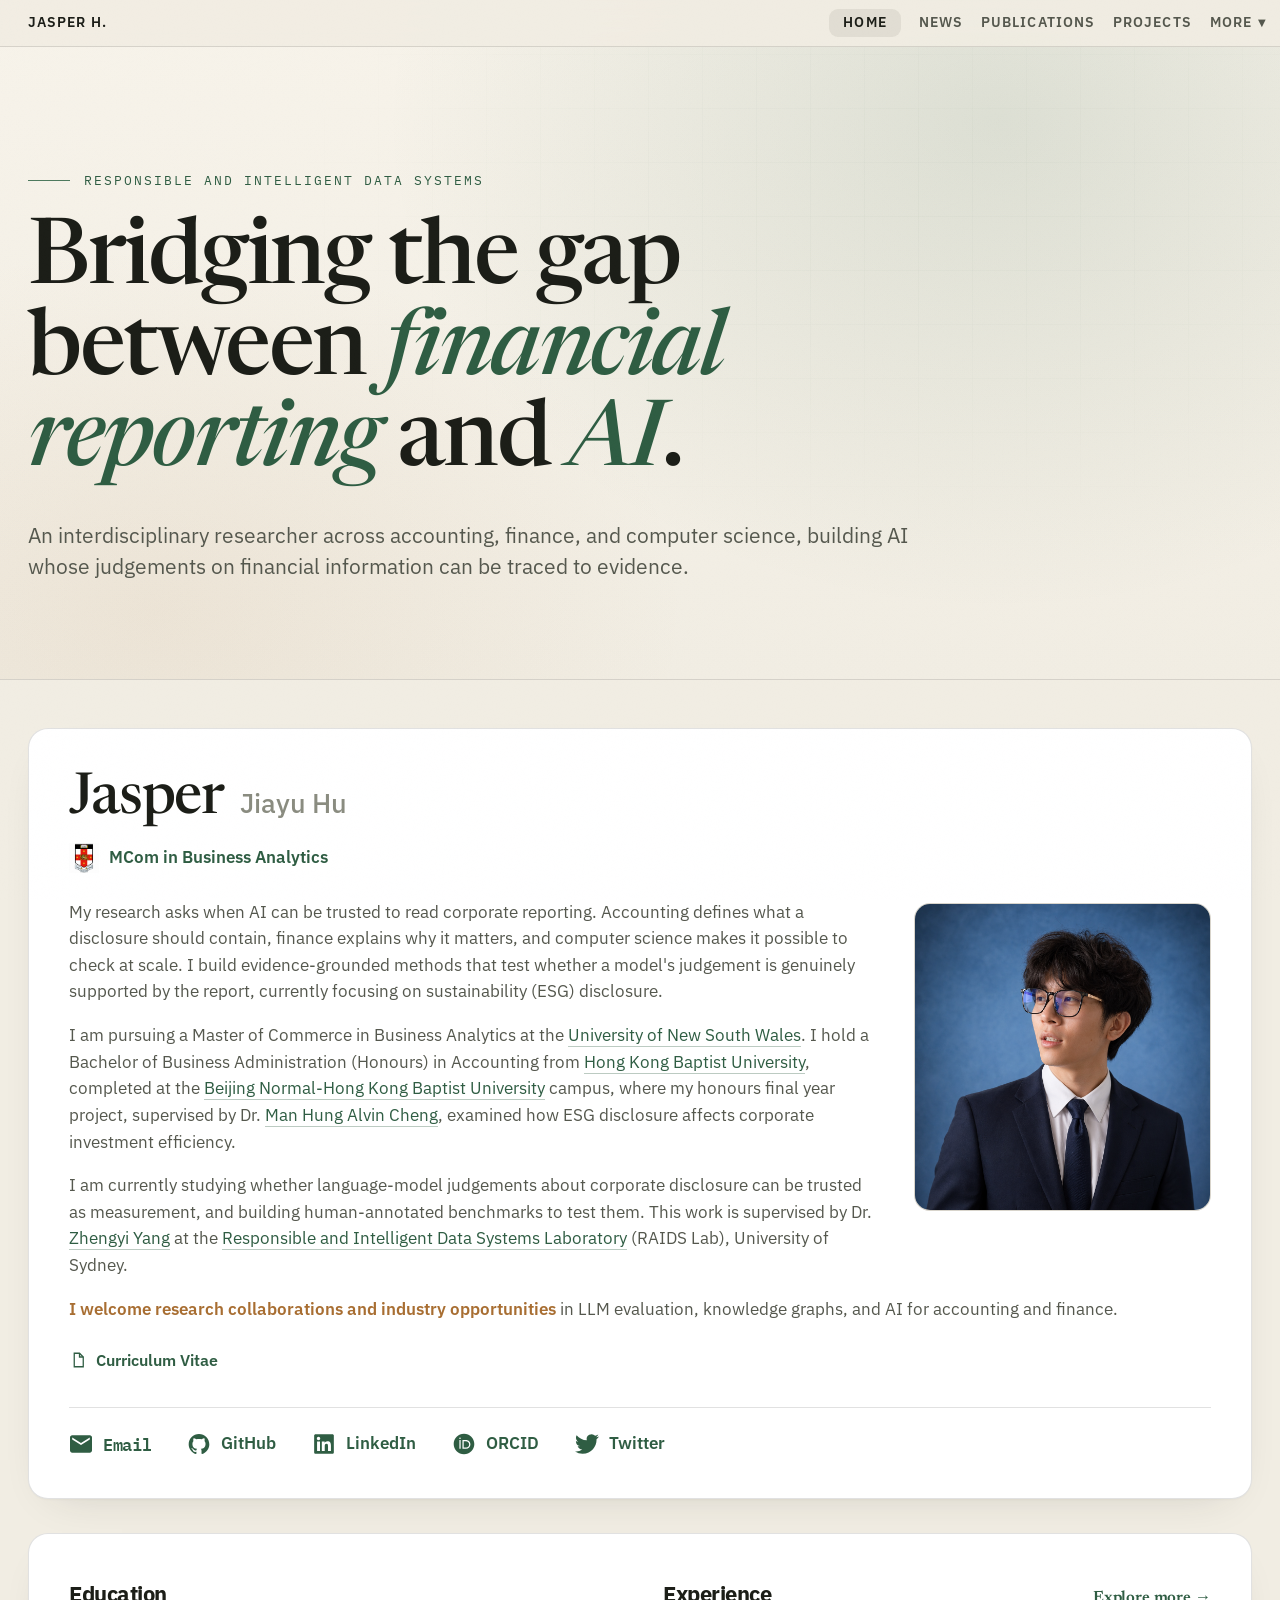
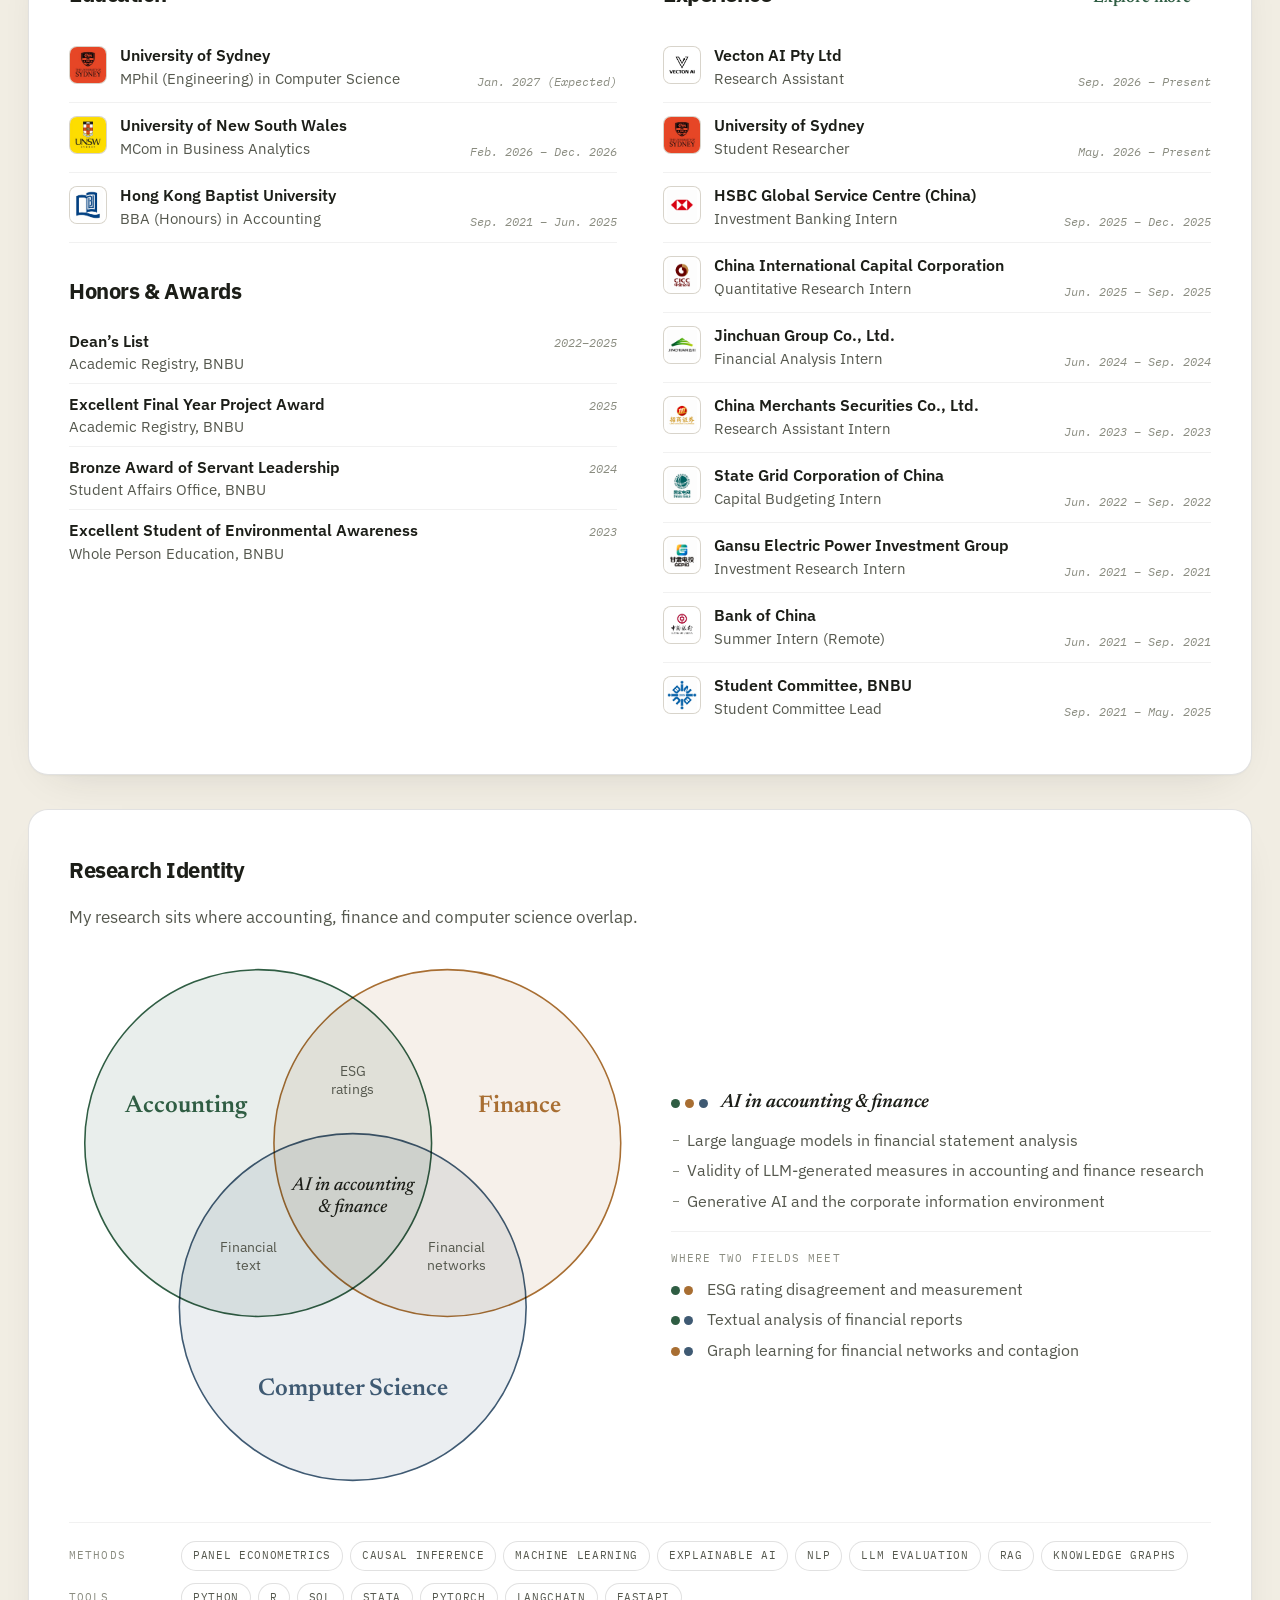
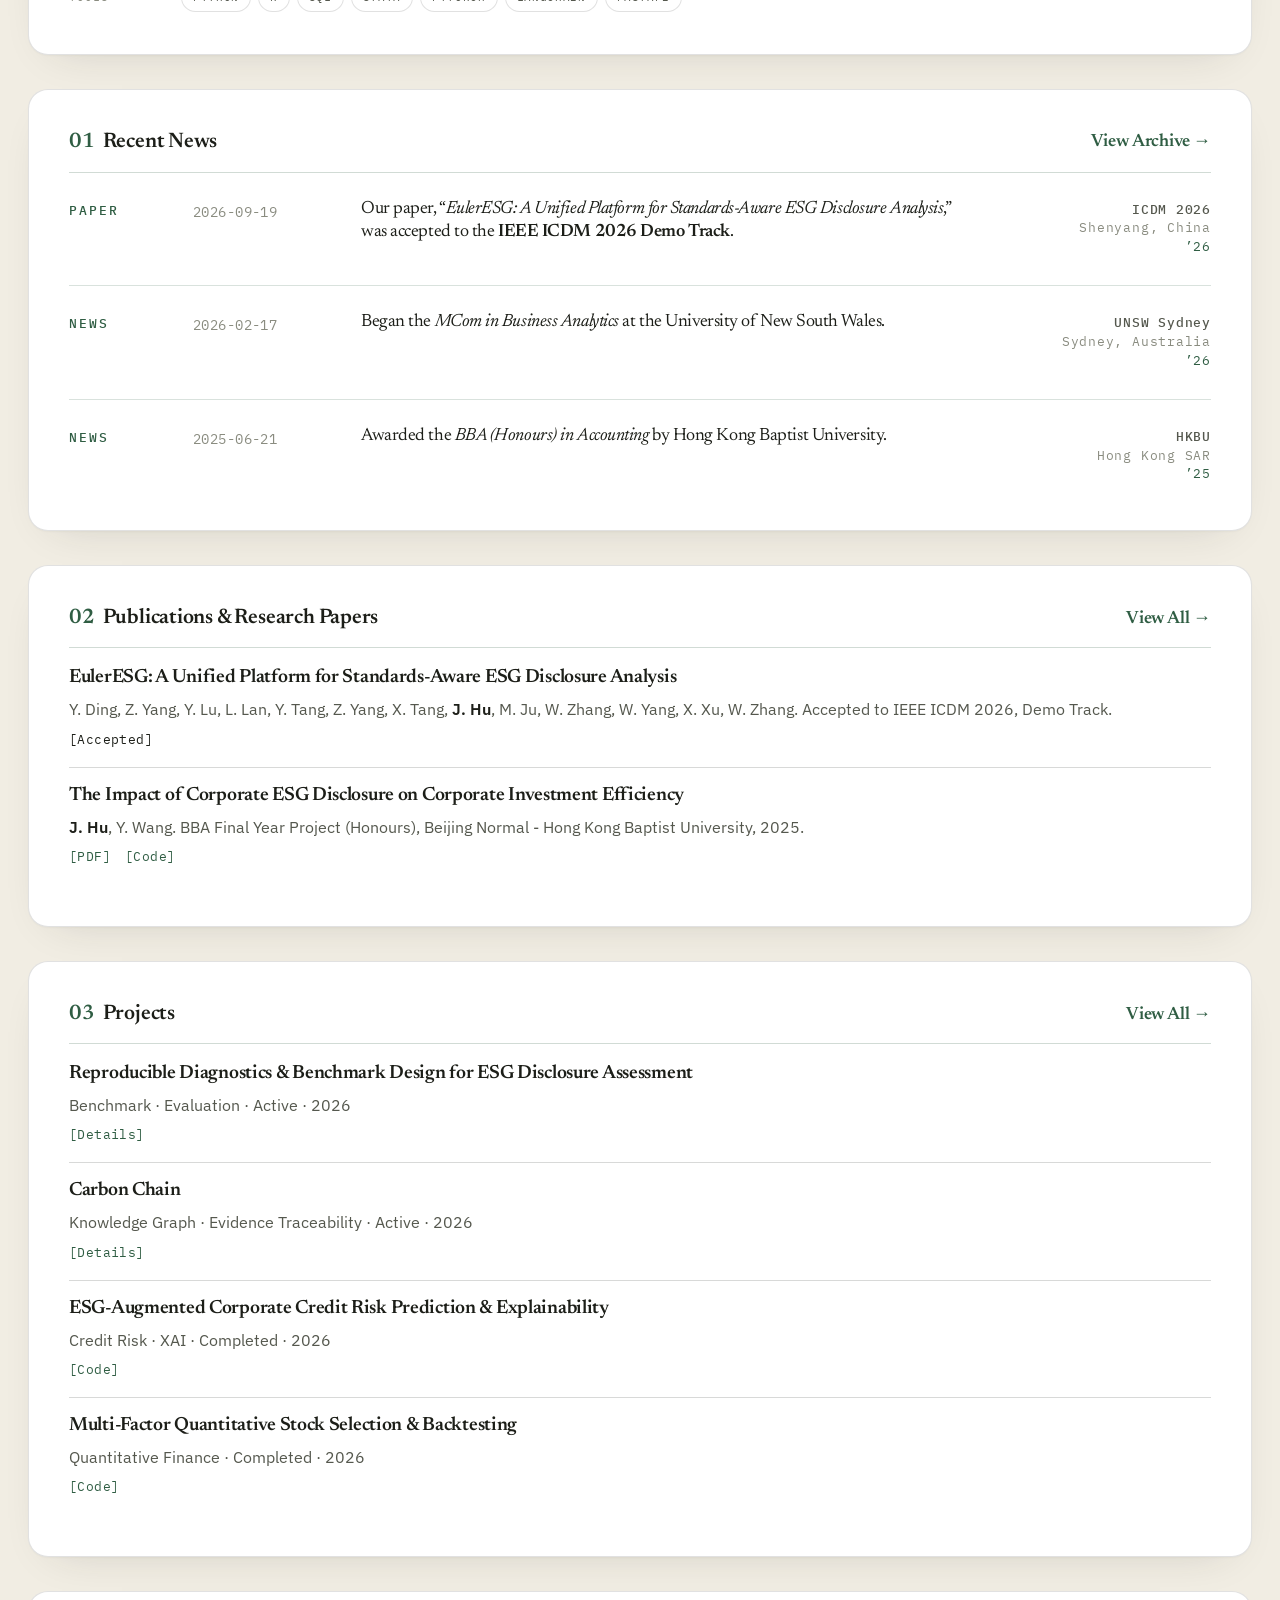
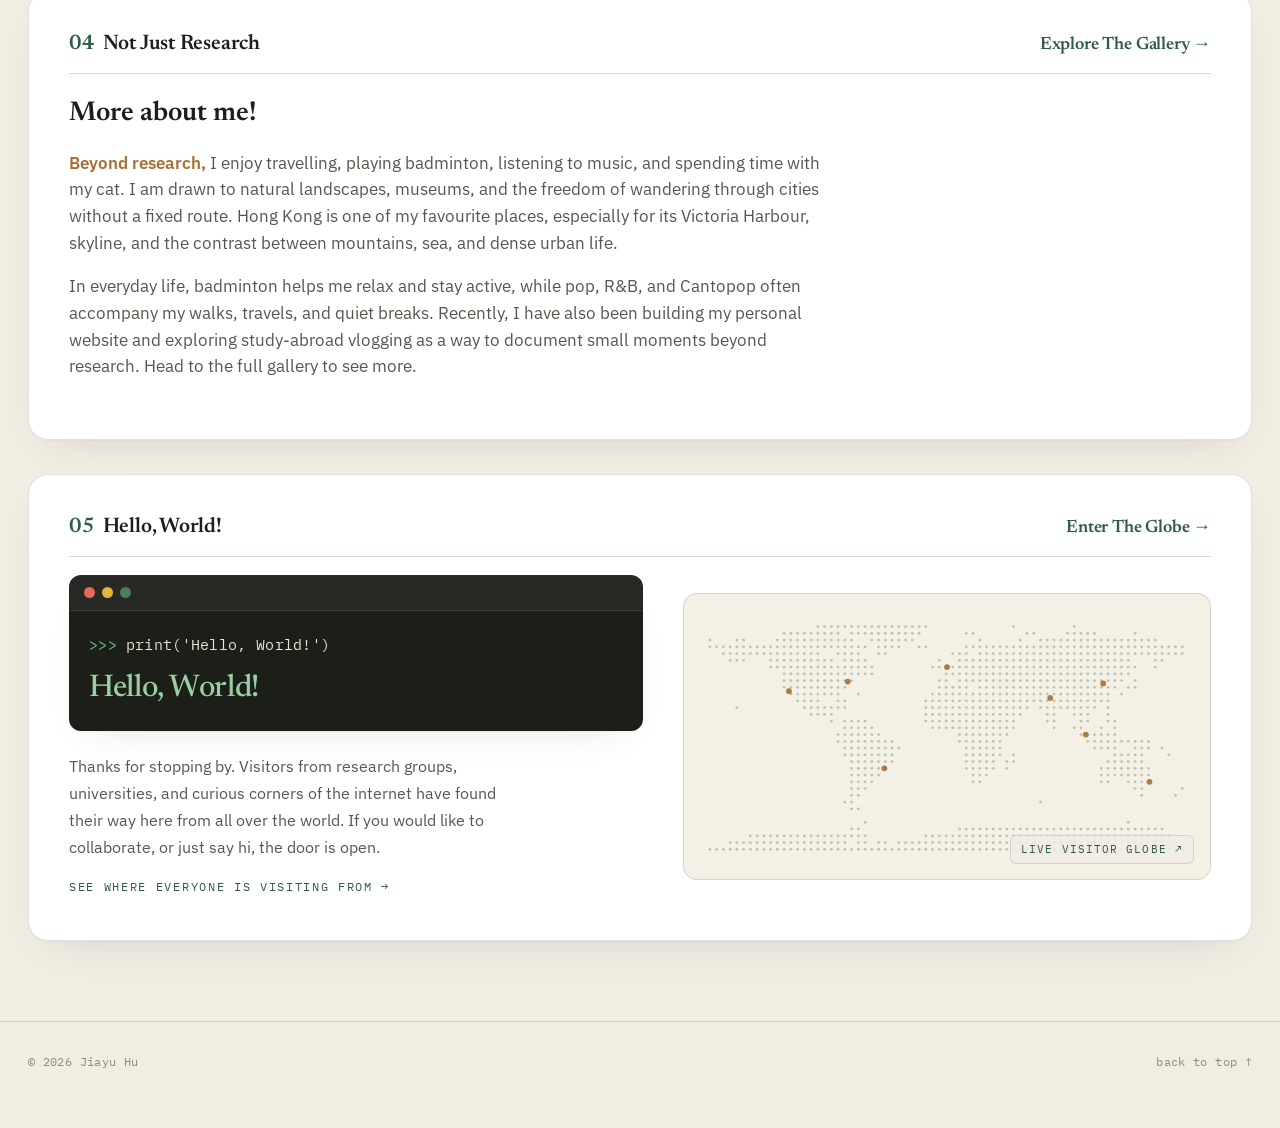
==== commit efa01565: "Update index.html" ====
--- a/index.html
+++ b/index.html
@@ -1282,7 +1282,7 @@
         </div>
         <div class="entry">
           <div class="ico"><img src="assets/logo/CICC-logo.png" alt="CICC" width="38" height="38" loading="lazy" decoding="async"></div>
-          <div class="main"><div class="org">China International Capital Corporation</div><div class="desc">Financial Engineering Intern</div></div>
+          <div class="main"><div class="org">China International Capital Corporation</div><div class="desc">Quantitative Research Intern</div></div>
           <div class="when">Jun. 2025 – Sep. 2025</div>
         </div>
         <div class="entry">
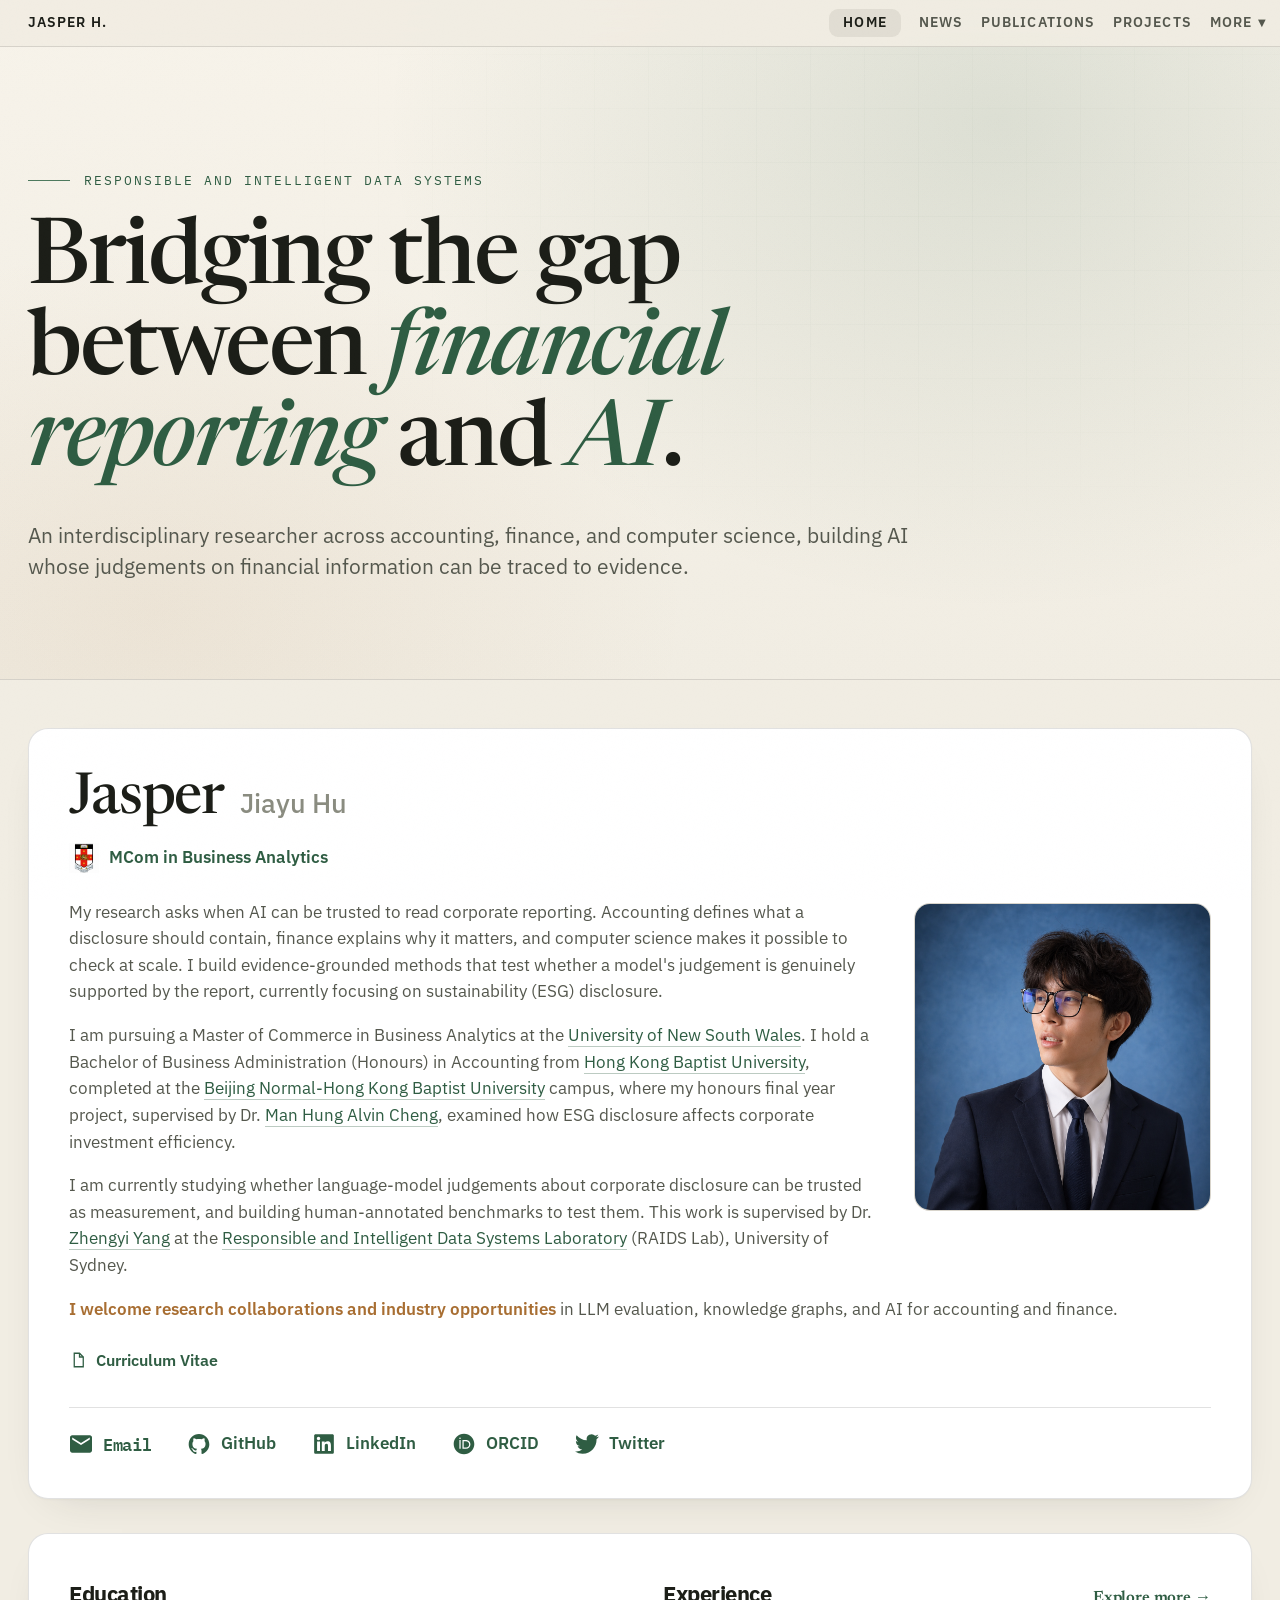
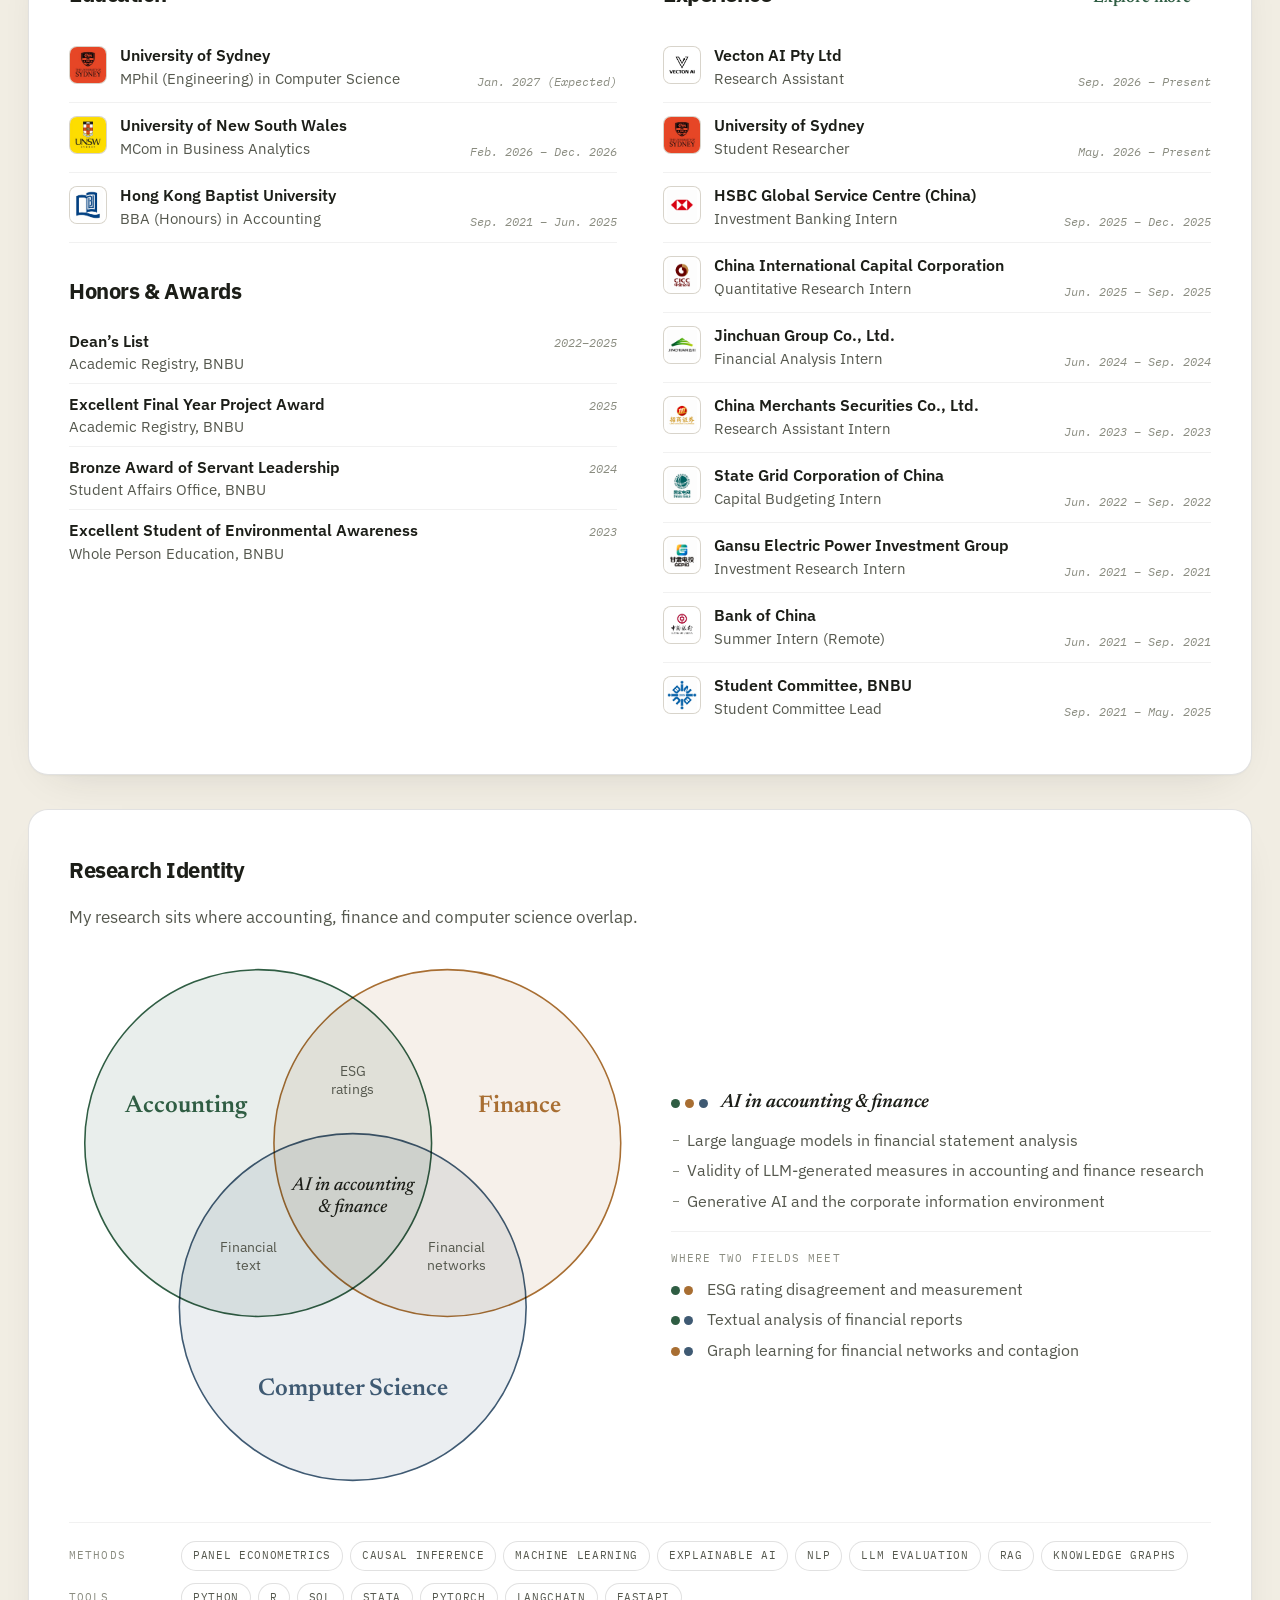
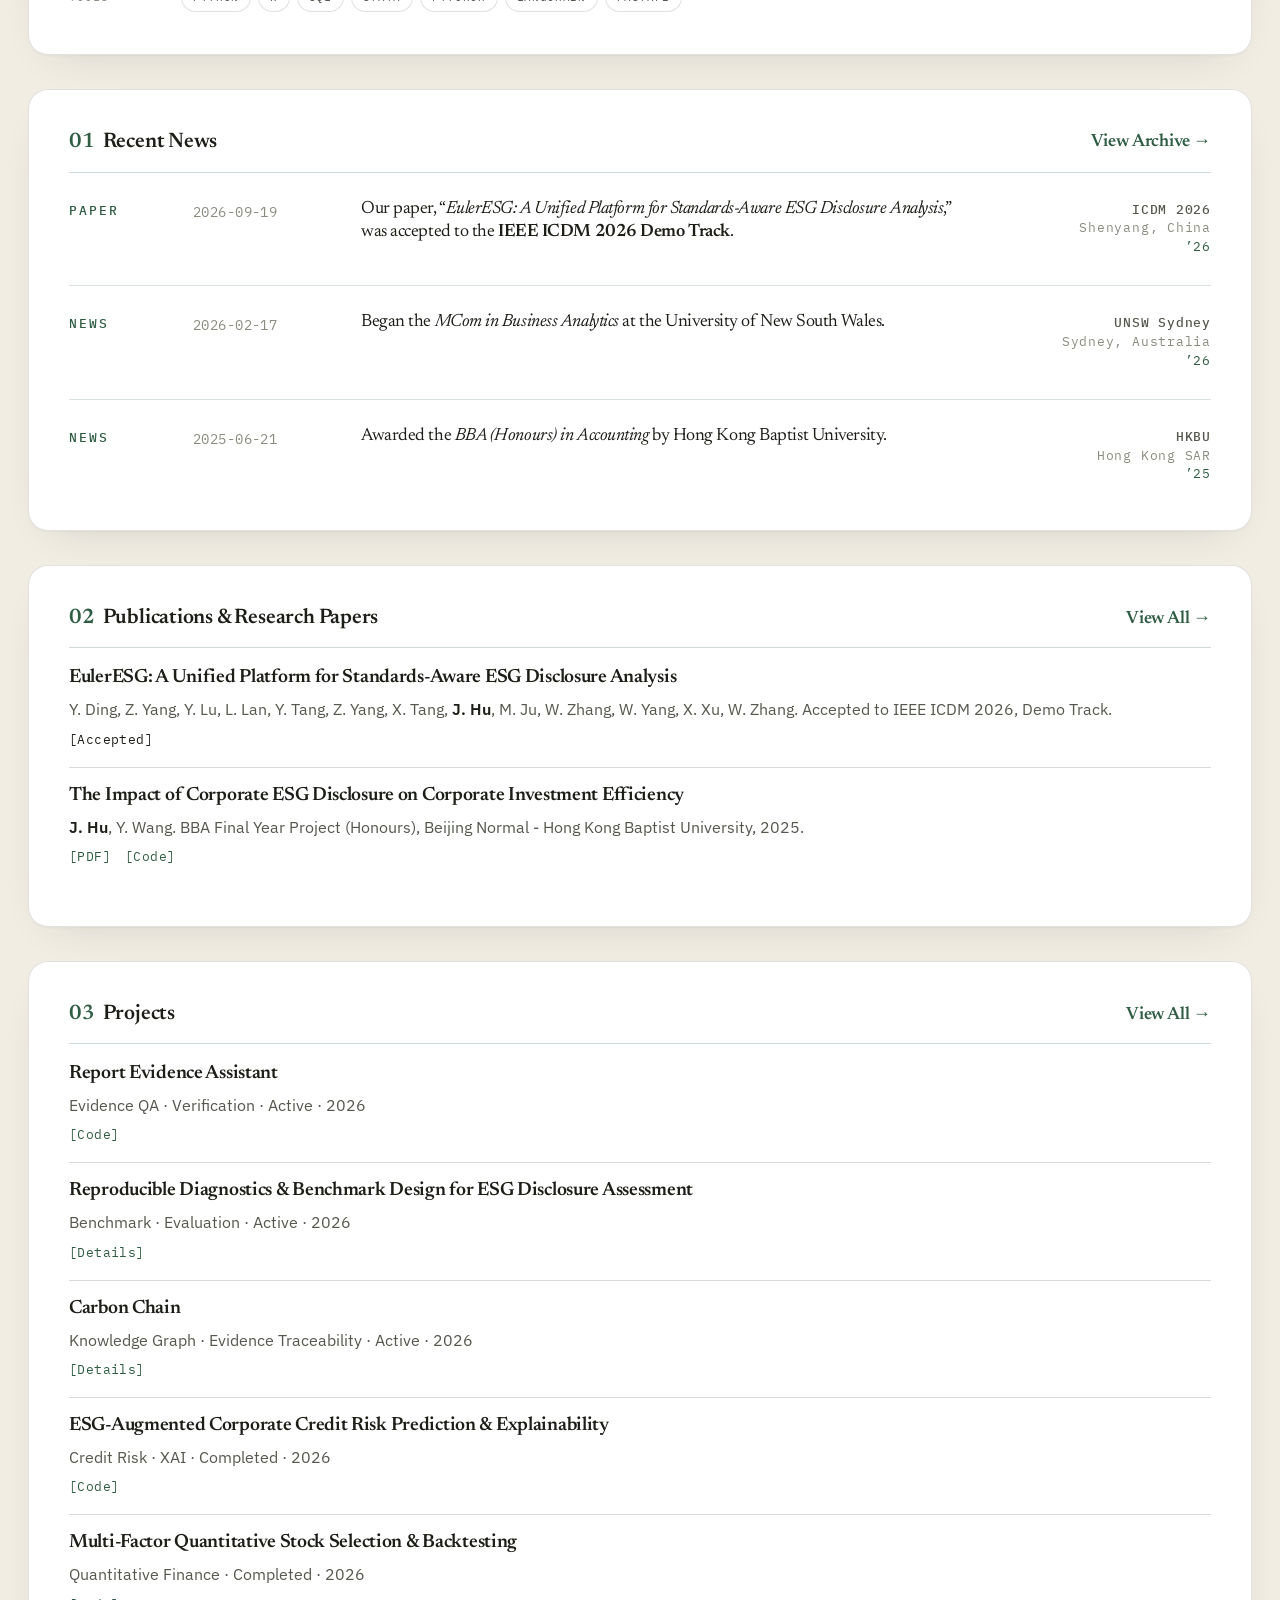
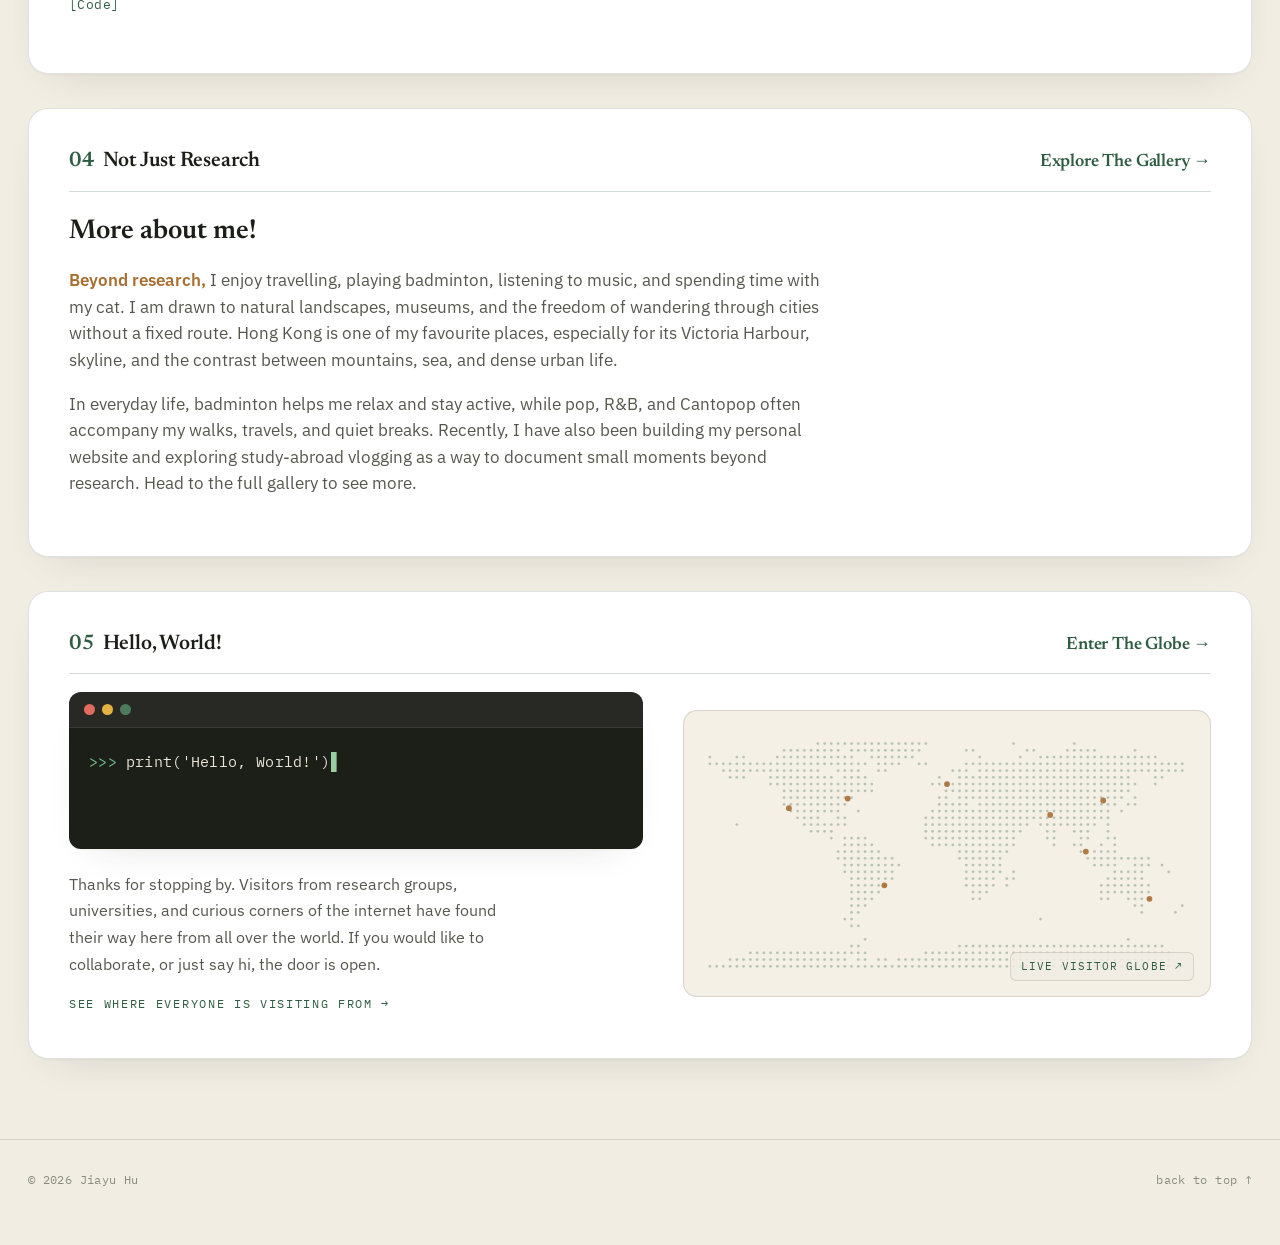
==== commit 5e76b324: "Add 'Report Evidence Assistant' publication entry" ====
--- a/index.html
+++ b/index.html
@@ -1469,6 +1469,11 @@
     <div class="section-divider"></div>
 
     <div class="pub-list">
+      <article class="pub-row">
+        <h3 class="pub-title">Report Evidence Assistant</h3>
+        <p class="pub-meta">Evidence QA &middot; Verification &middot; Active &middot; 2026</p>
+        <p class="pub-links"><a href="https://github.com/hujiayu0211/adaptive-esg-evidence" target="_blank" rel="noopener">[Code]</a></p>
+      </article>
       <article class="pub-row">
         <h3 class="pub-title">Reproducible Diagnostics &amp; Benchmark Design for ESG Disclosure Assessment</h3>
         <p class="pub-meta">Benchmark &middot; Evaluation &middot; Active &middot; 2026</p>
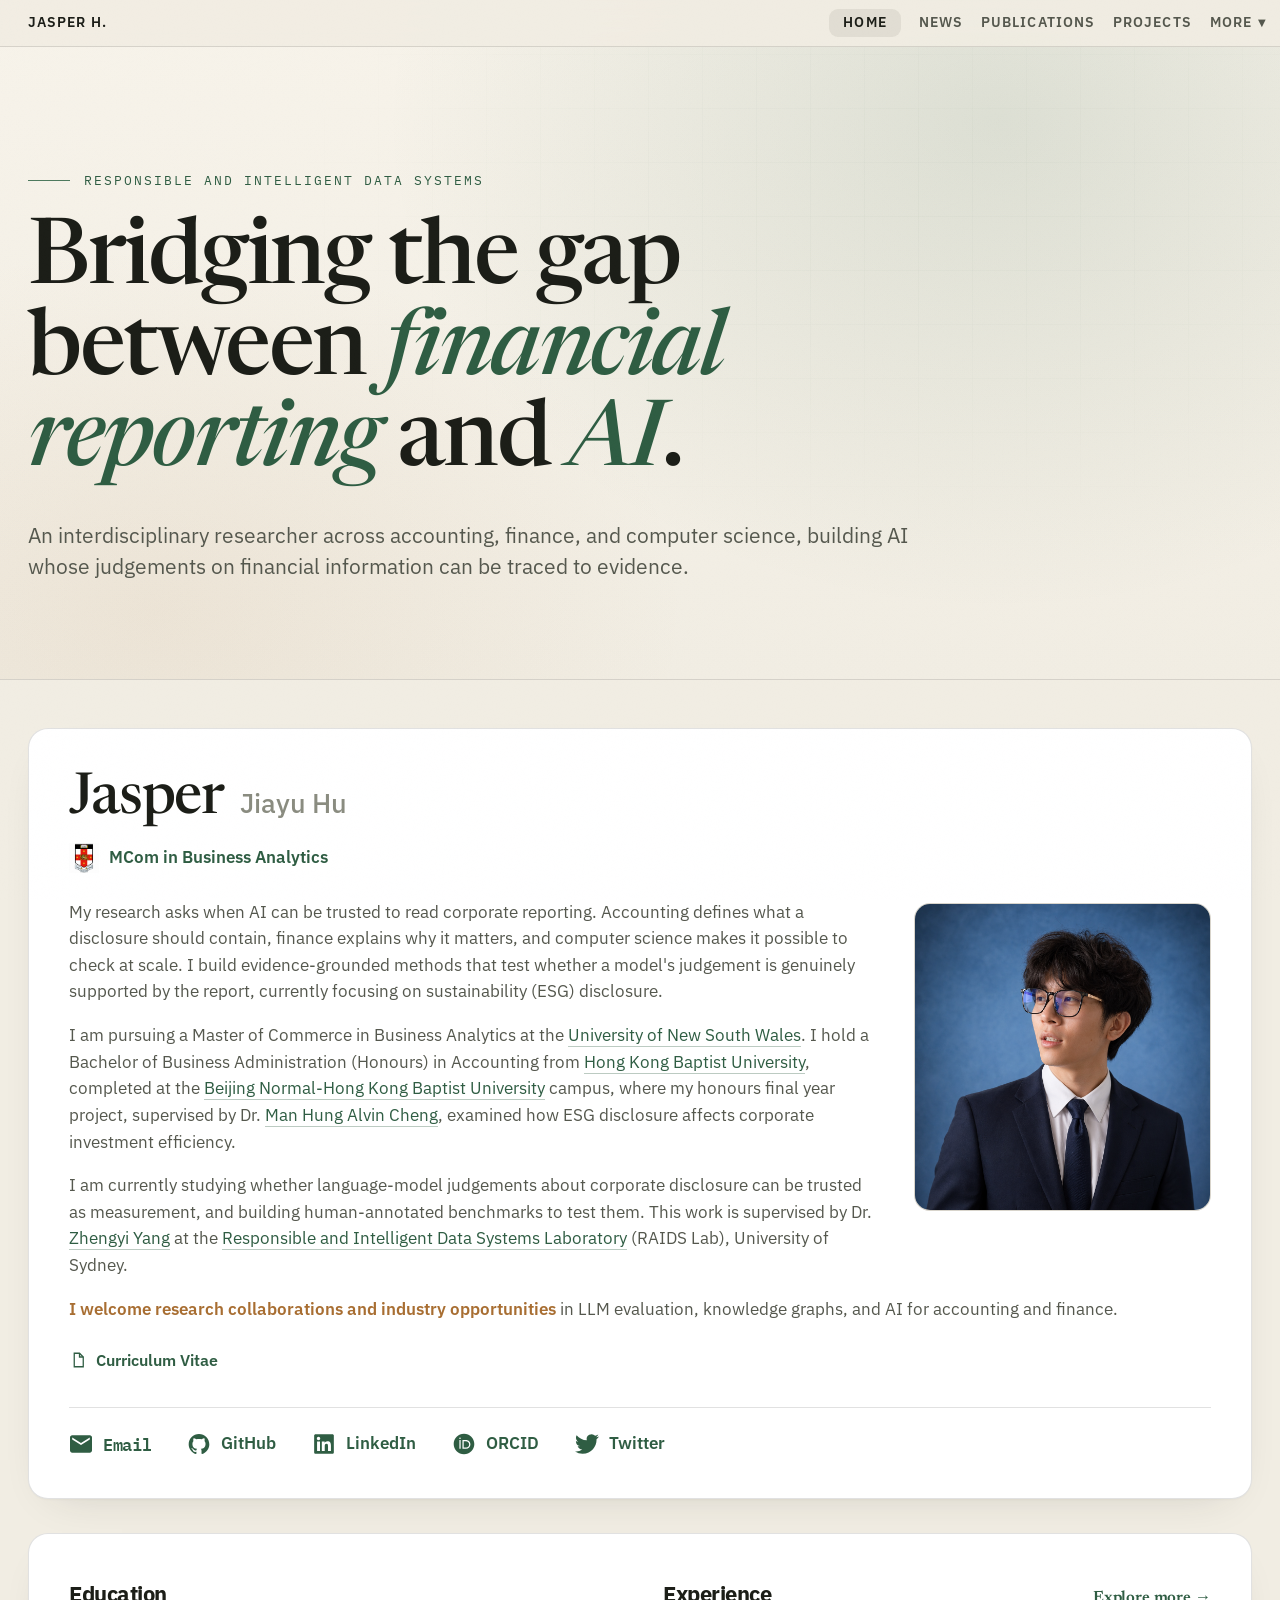
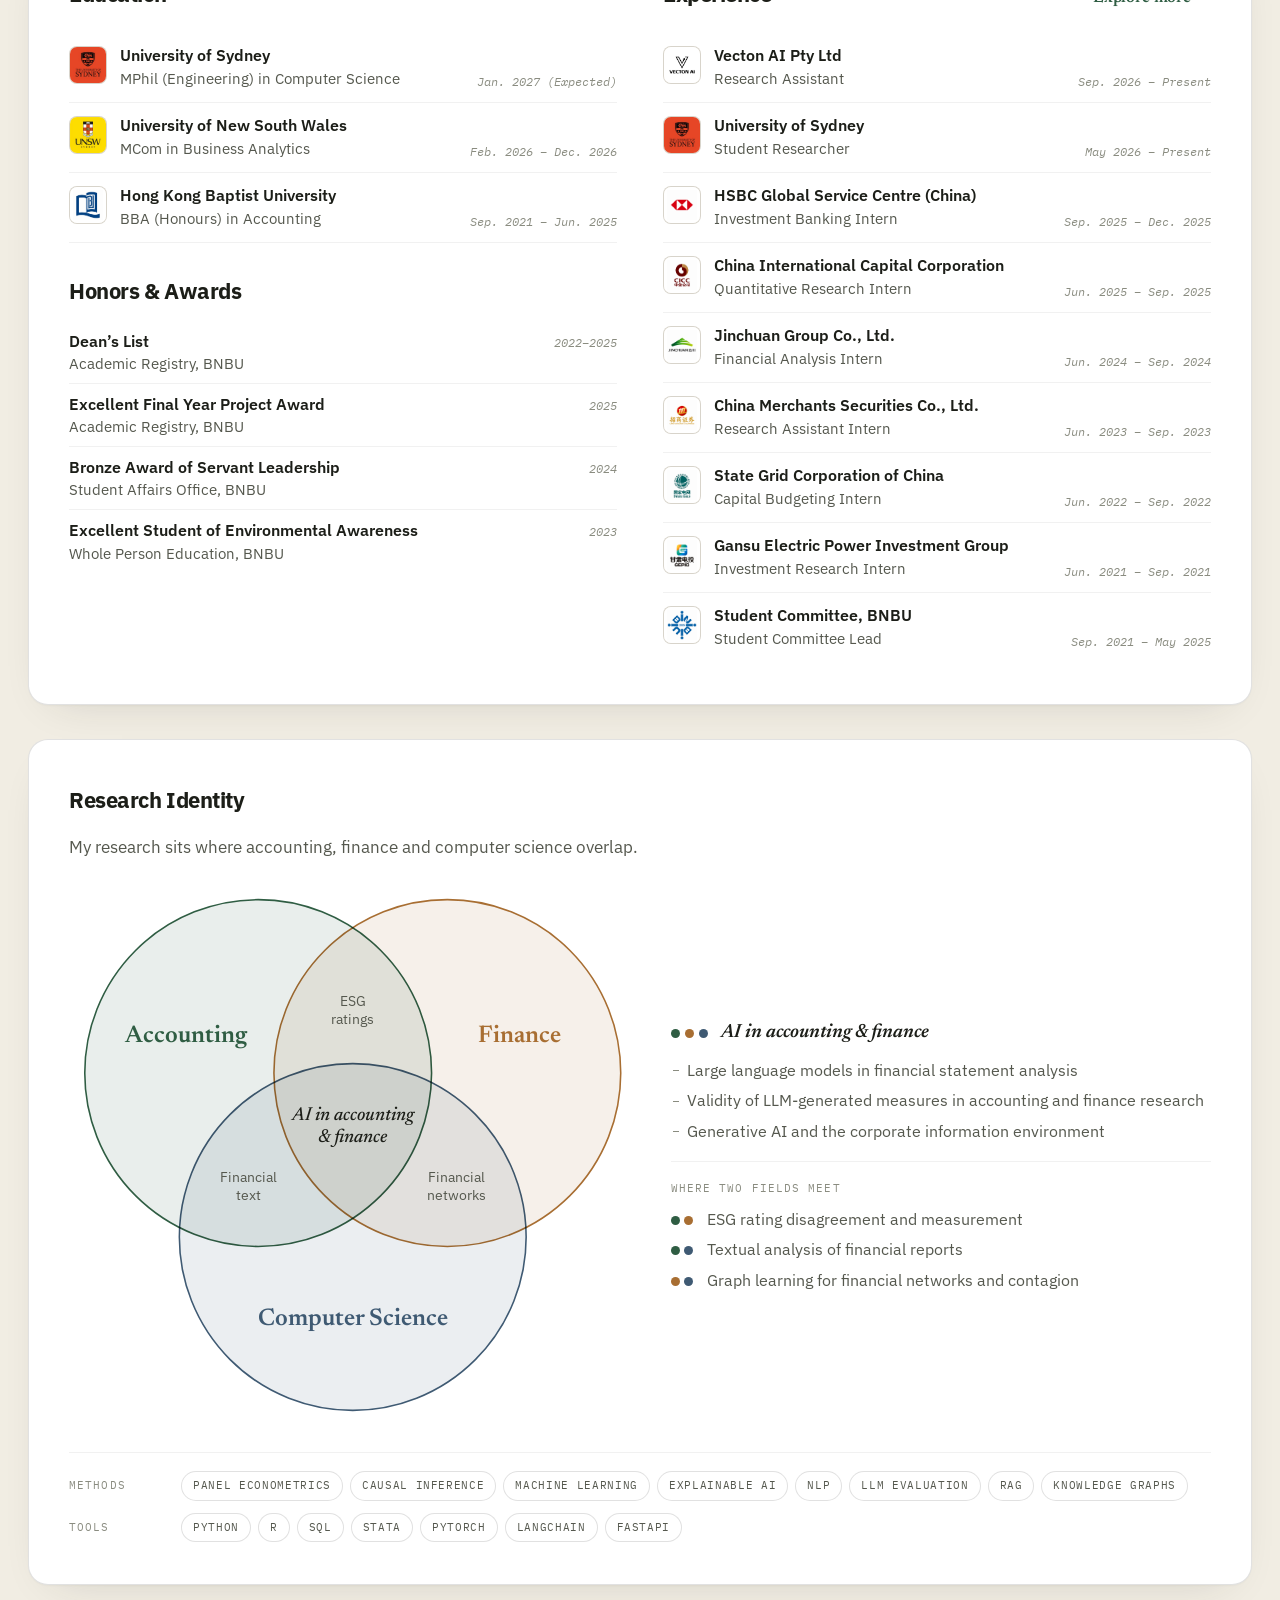
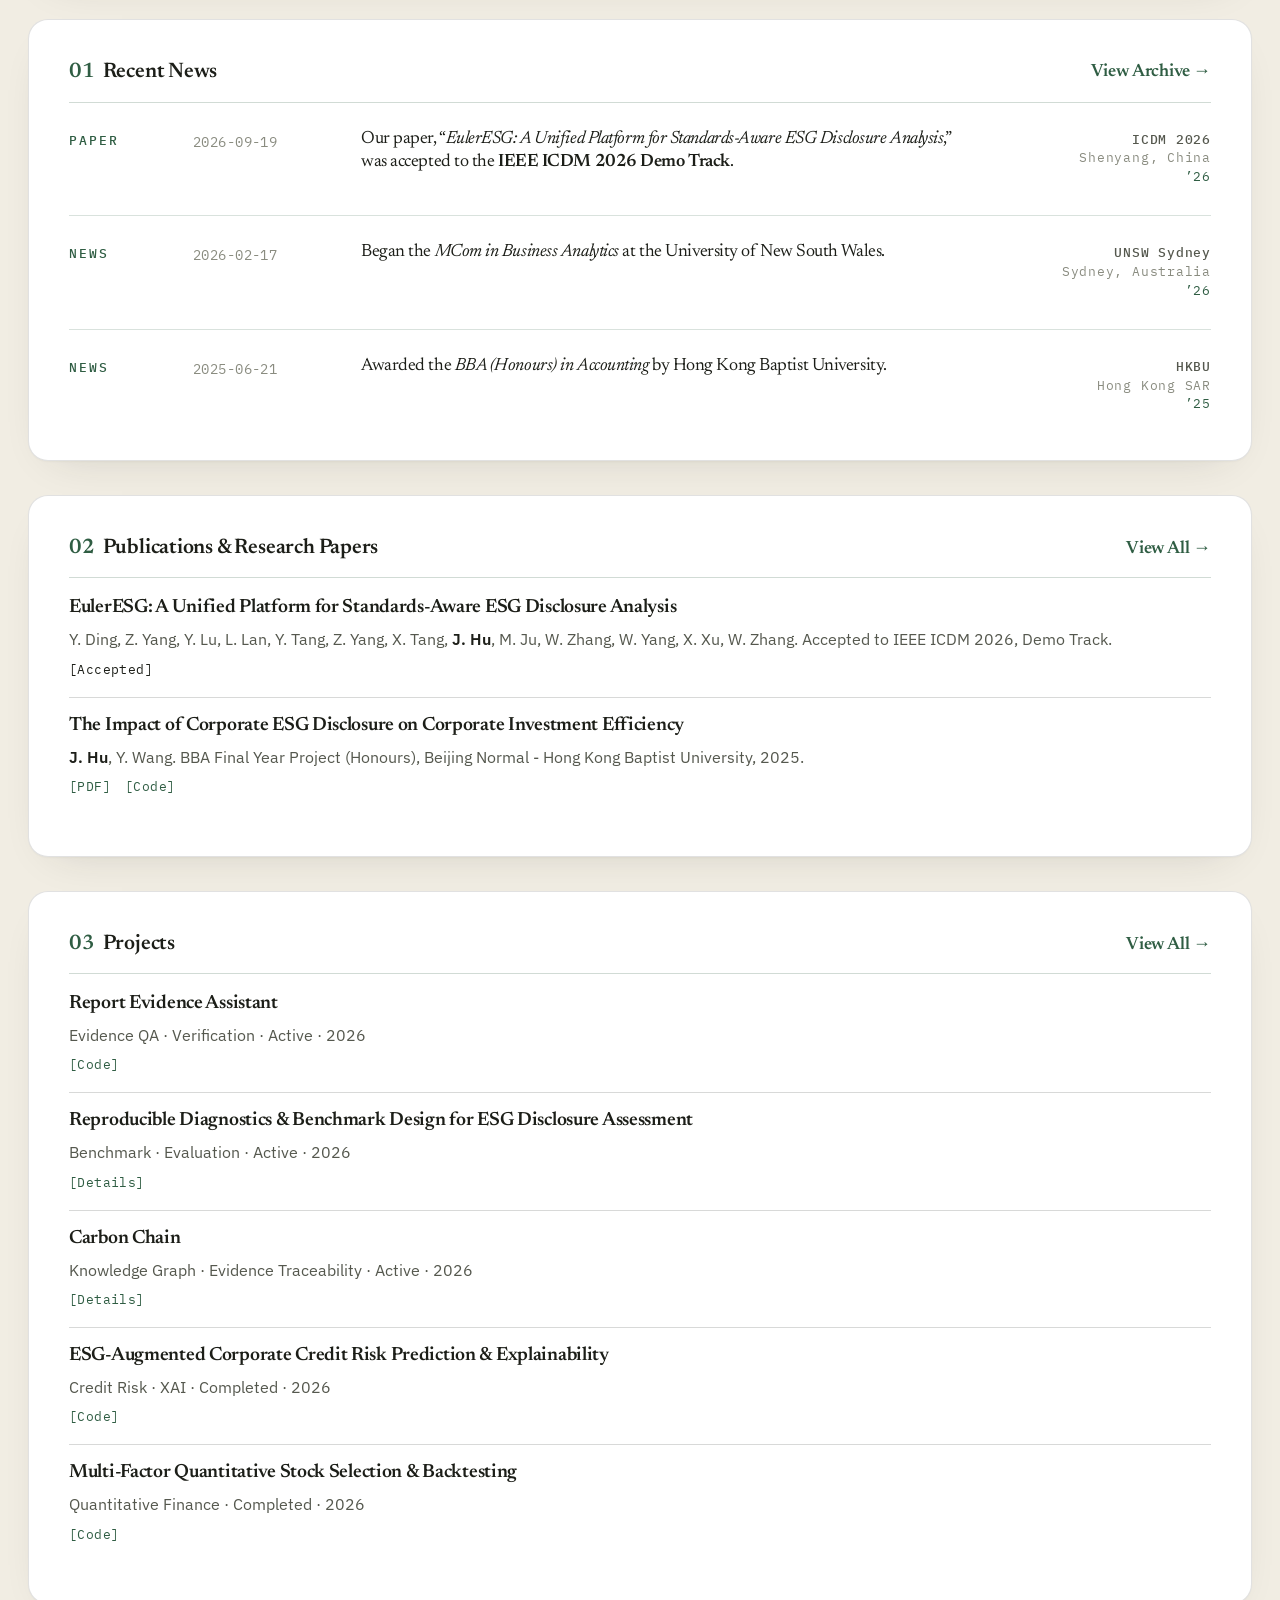
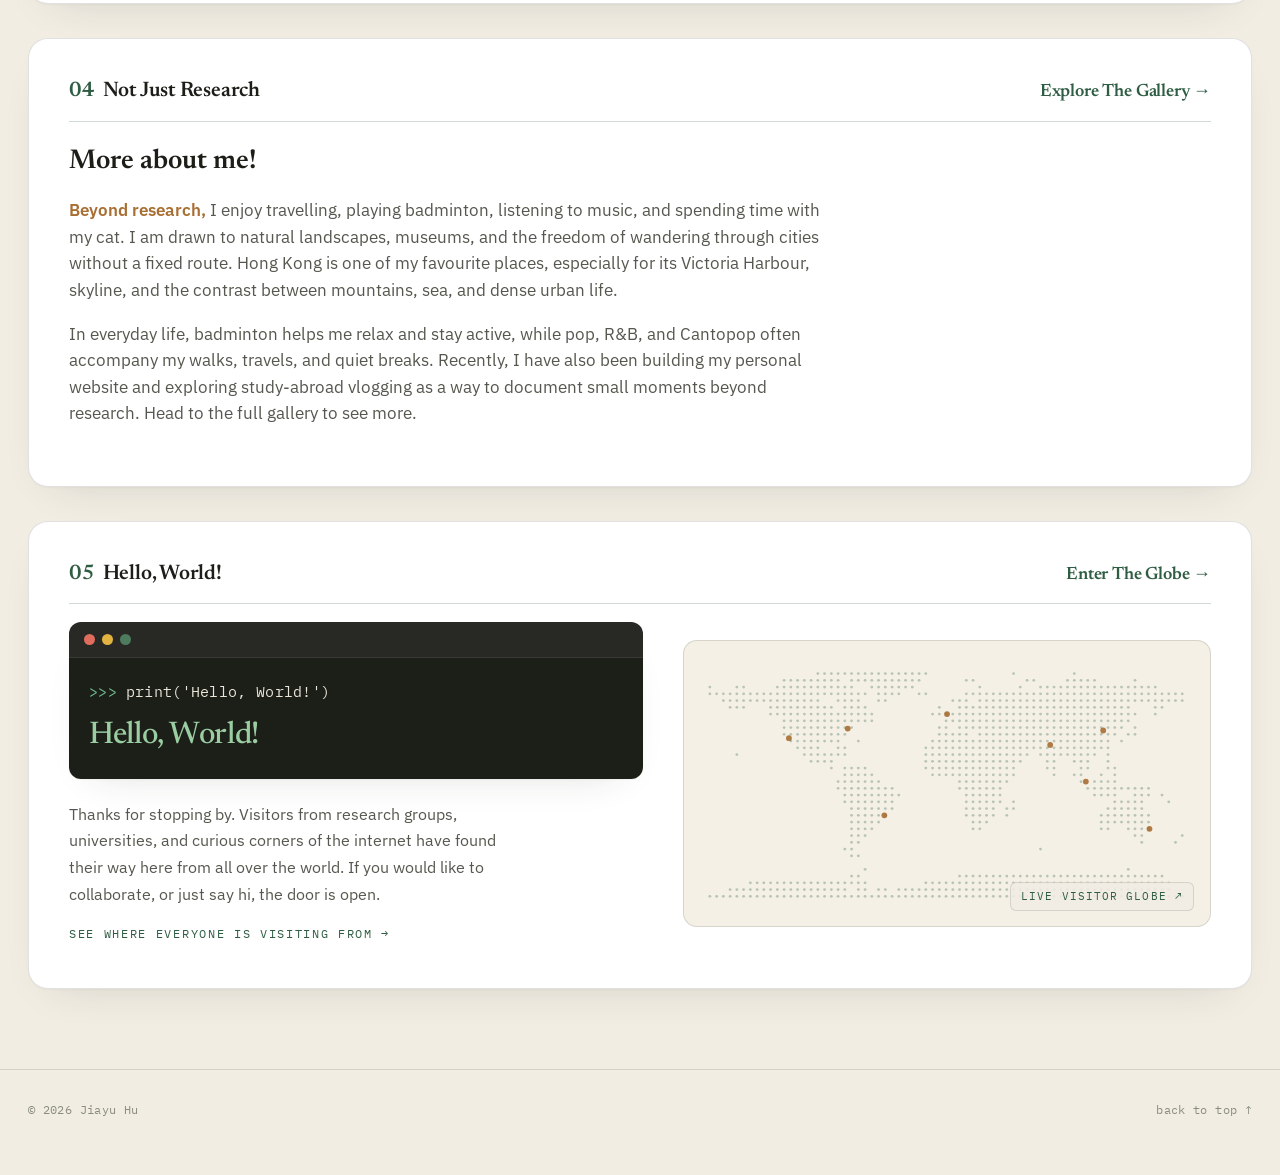
==== commit 5098e26b: "Update index.html" ====
--- a/index.html
+++ b/index.html
@@ -1273,7 +1273,7 @@
         <div class="entry">
           <div class="ico"><img class="full" src="assets/logo/USYD-logo.png" alt="University of Sydney" width="38" height="38" loading="lazy" decoding="async"></div>
           <div class="main"><div class="org">University of Sydney</div><div class="desc">Student Researcher</div></div>
-          <div class="when">May. 2026 – Present</div>
+          <div class="when">May 2026 – Present</div>
         </div>
         <div class="entry">
           <div class="ico"><img src="assets/logo/HSBC-logo.png" alt="HSBC" width="38" height="38" loading="lazy" decoding="async"></div>
@@ -1306,14 +1306,9 @@
           <div class="when">Jun. 2021 – Sep. 2021</div>
         </div>
         <div class="entry">
-          <div class="ico"><img src="assets/logo/BOC-logo.png" alt="Bank of China" width="38" height="38" loading="lazy" decoding="async"></div>
-          <div class="main"><div class="org">Bank of China</div><div class="desc">Summer Intern (Remote)</div></div>
-          <div class="when">Jun. 2021 – Sep. 2021</div>
-        </div>
-        <div class="entry">
           <div class="ico"><img src="assets/logo/BNBU-logo.png" alt="BNBU" width="38" height="38" loading="lazy" decoding="async"></div>
           <div class="main"><div class="org">Student Committee, BNBU</div><div class="desc">Student Committee Lead</div></div>
-          <div class="when">Sep. 2021 – May. 2025</div>
+          <div class="when">Sep. 2021 – May 2025</div>
         </div>
       </div>
     </div>
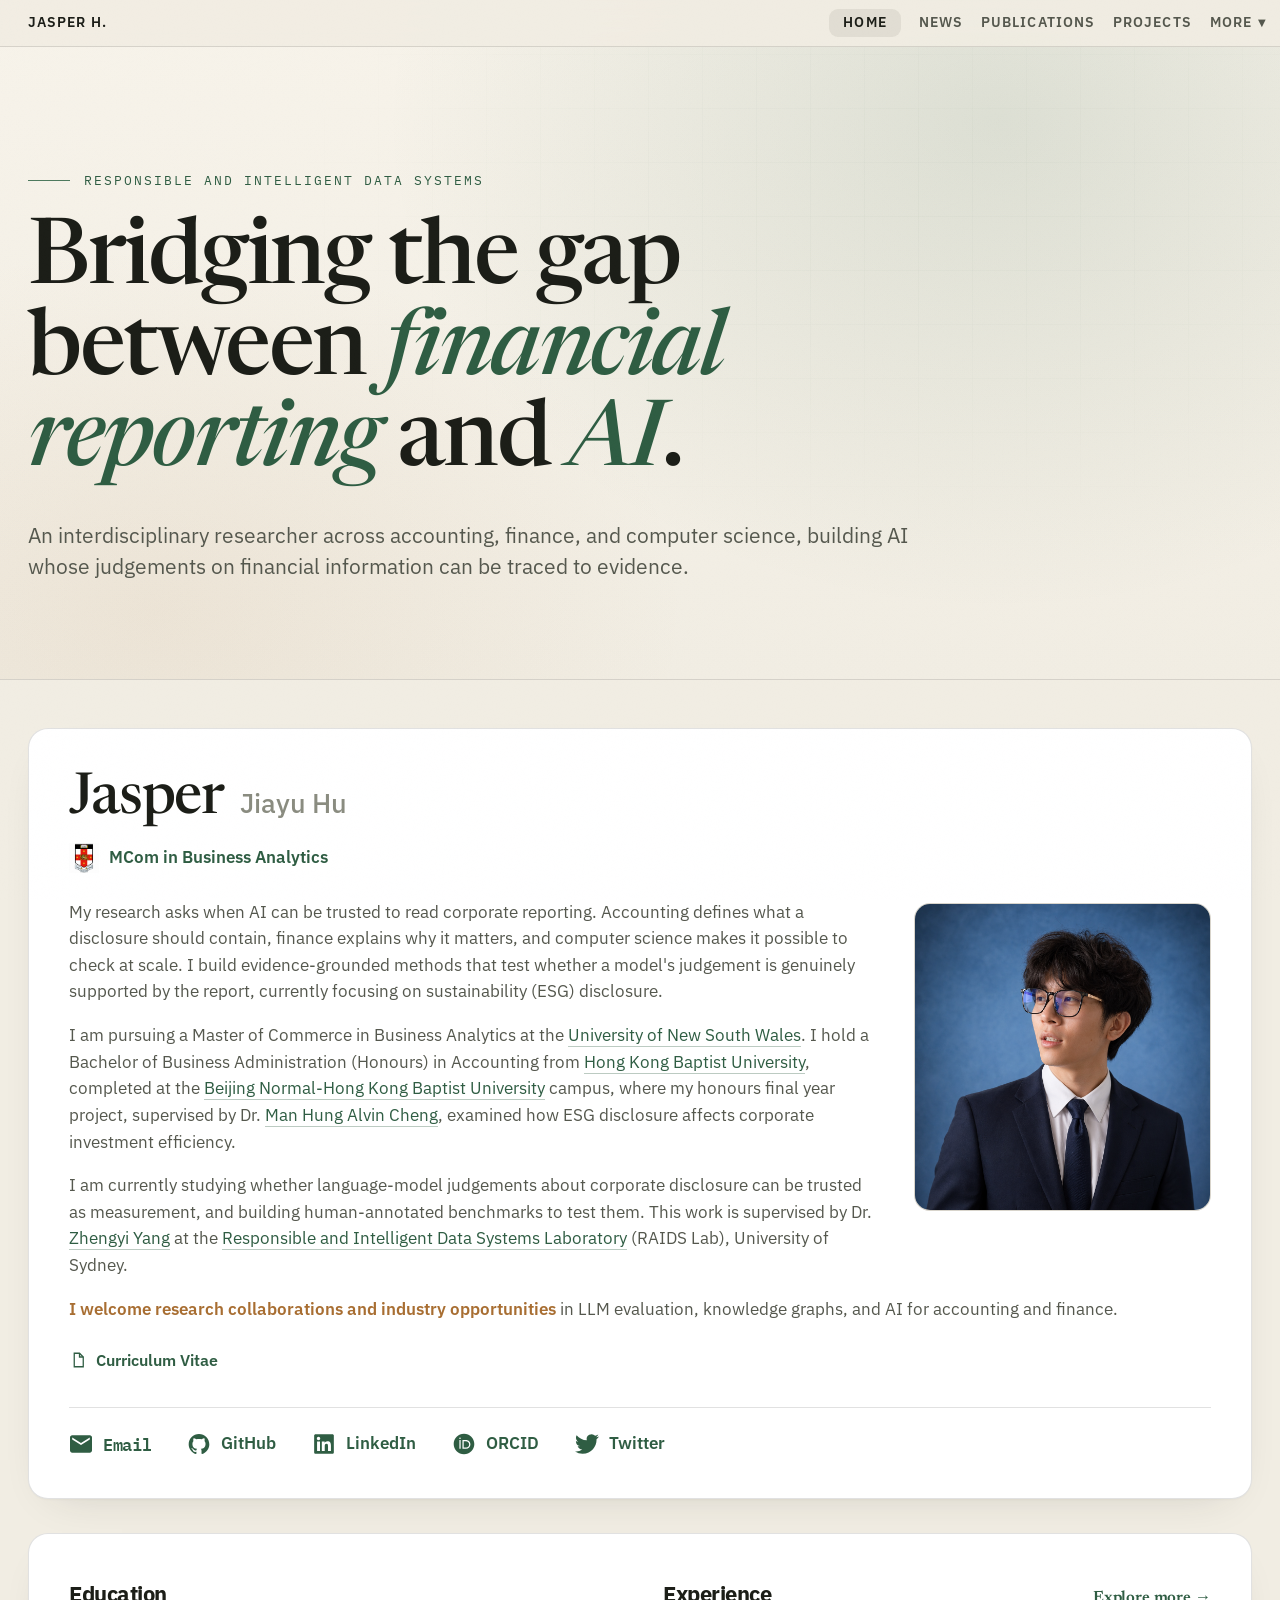
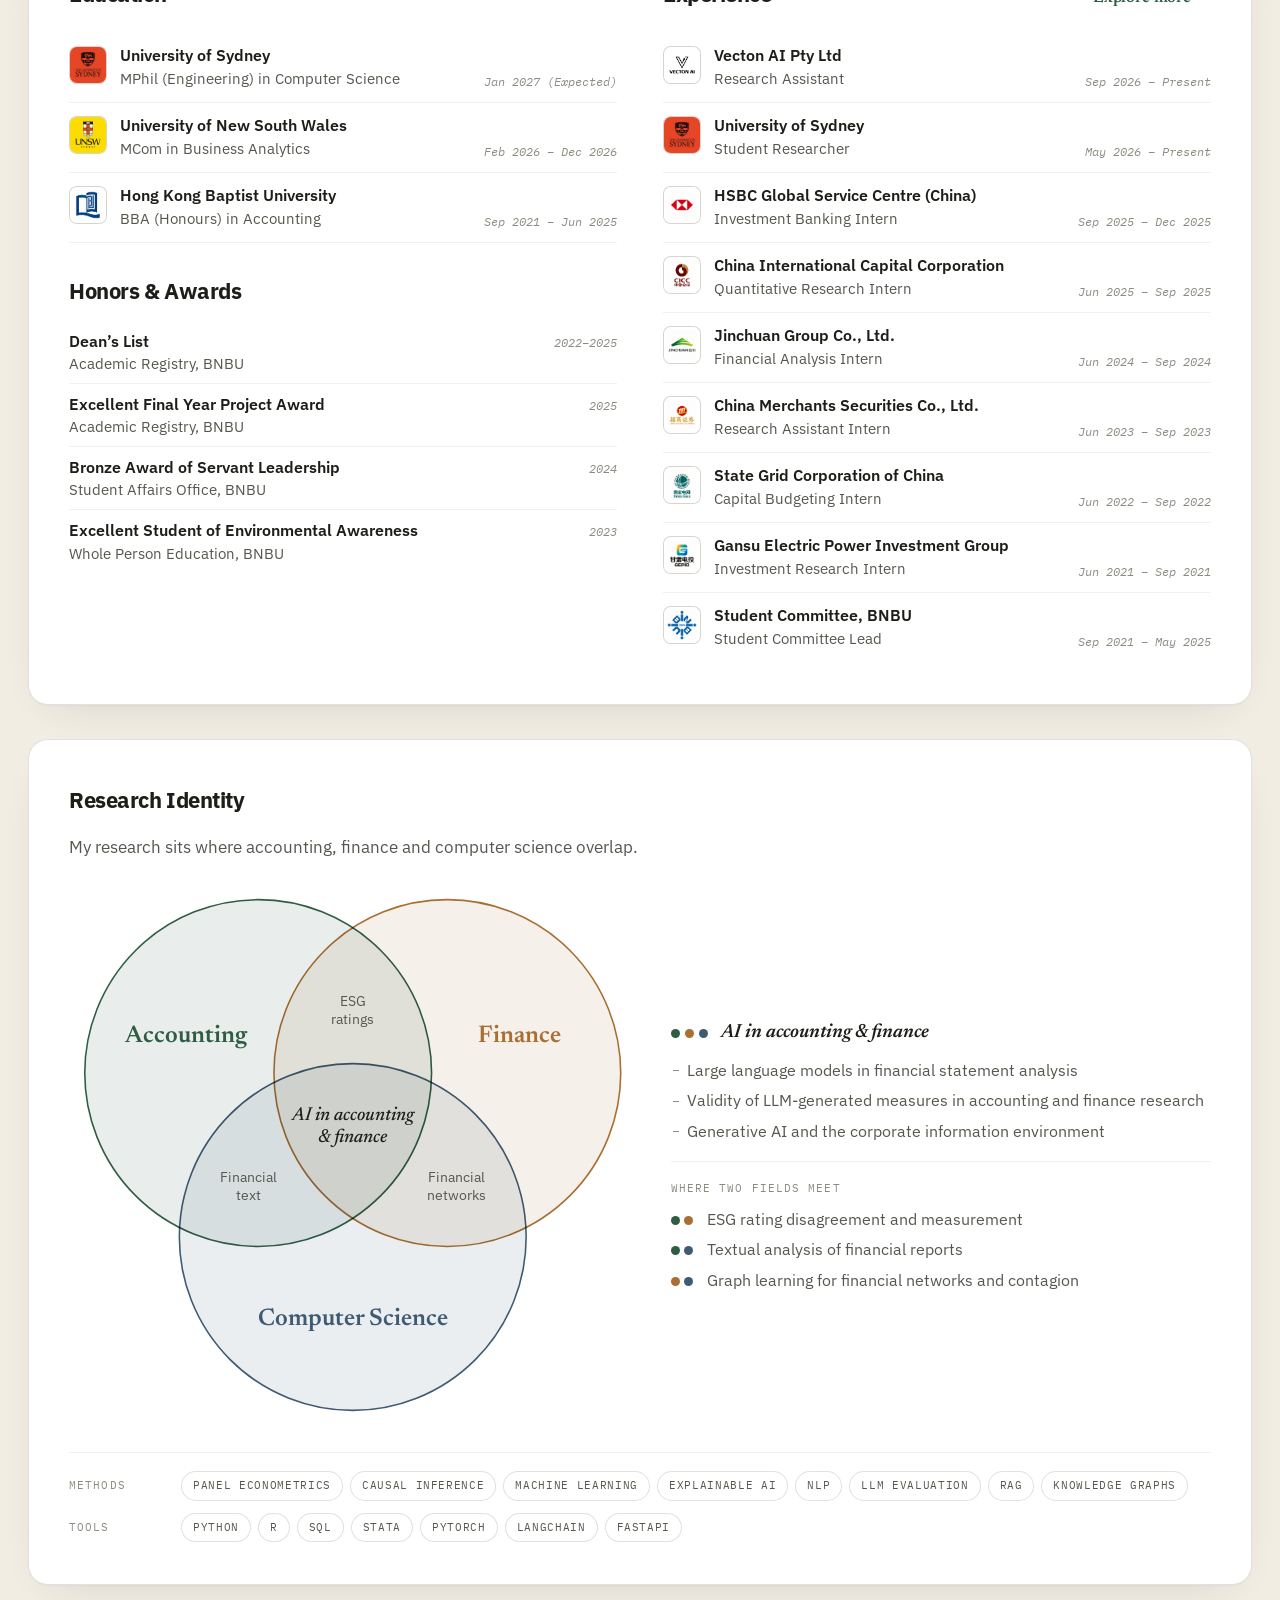
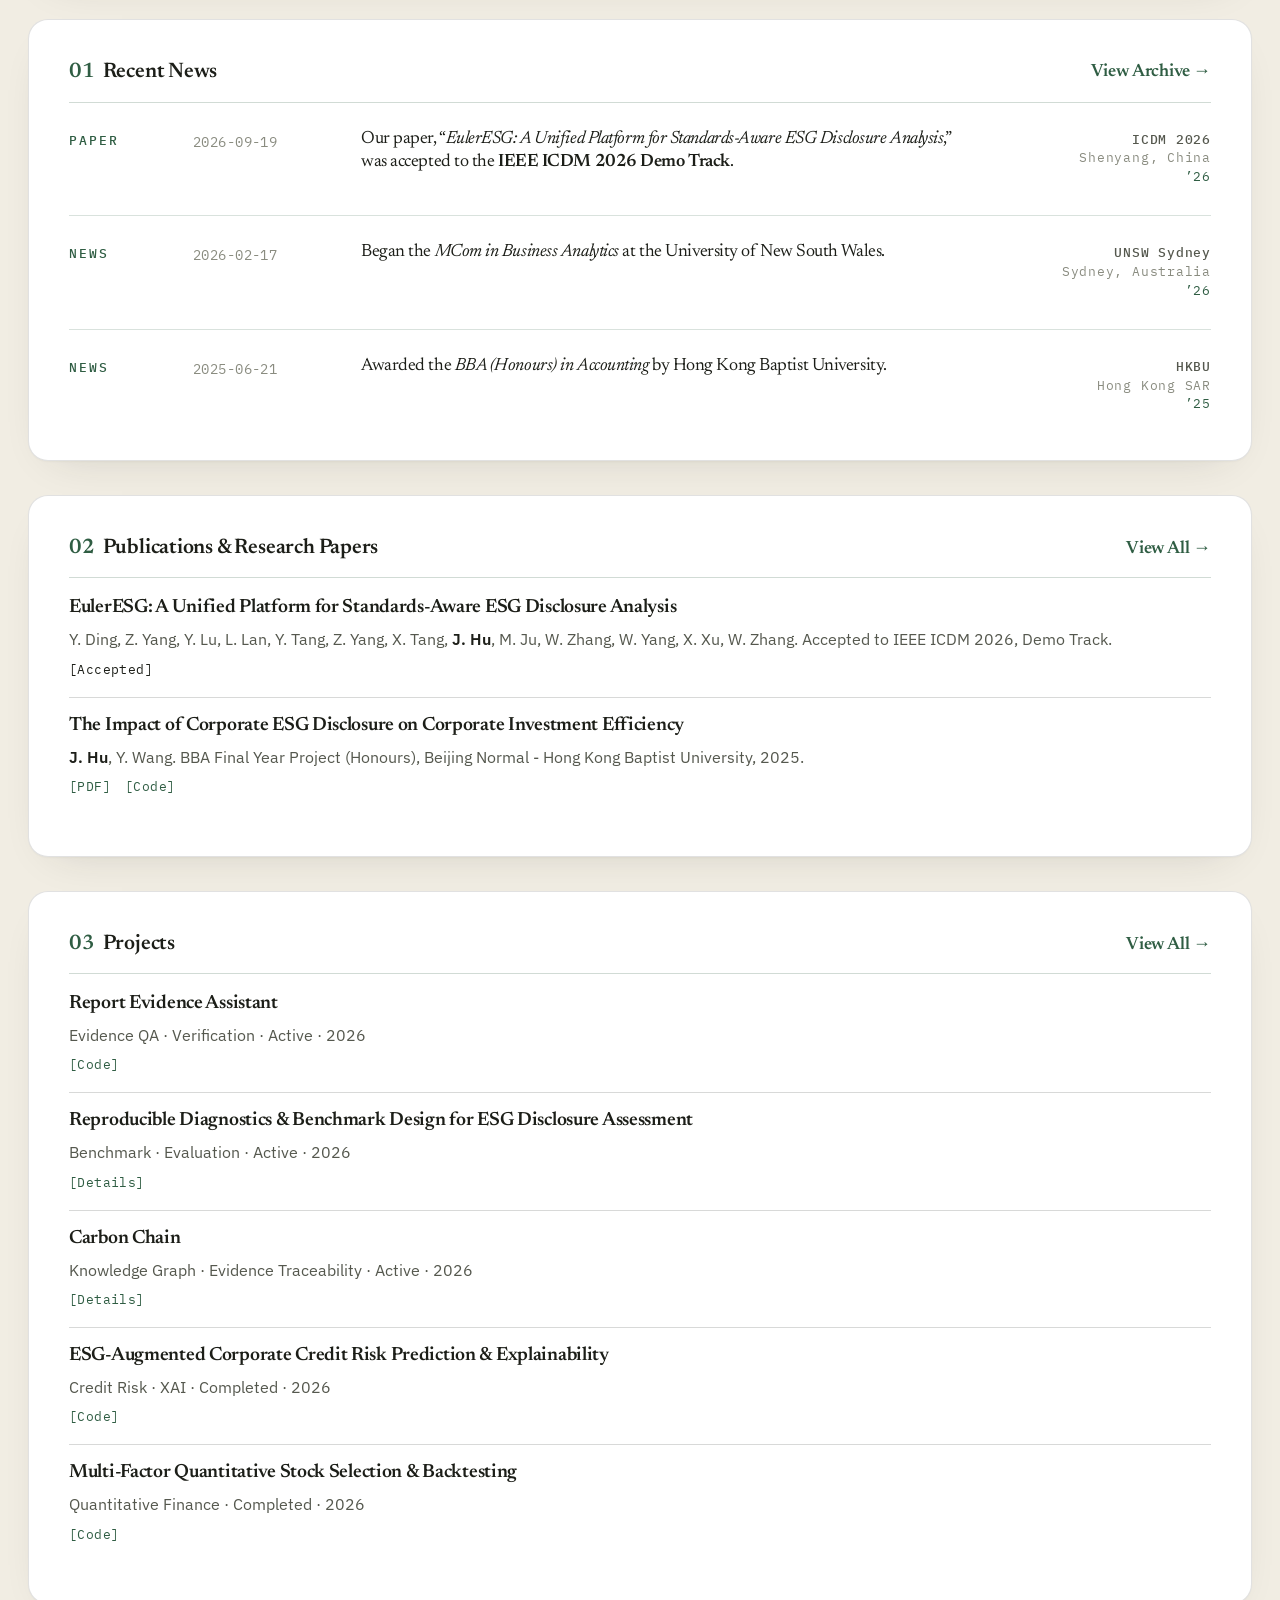
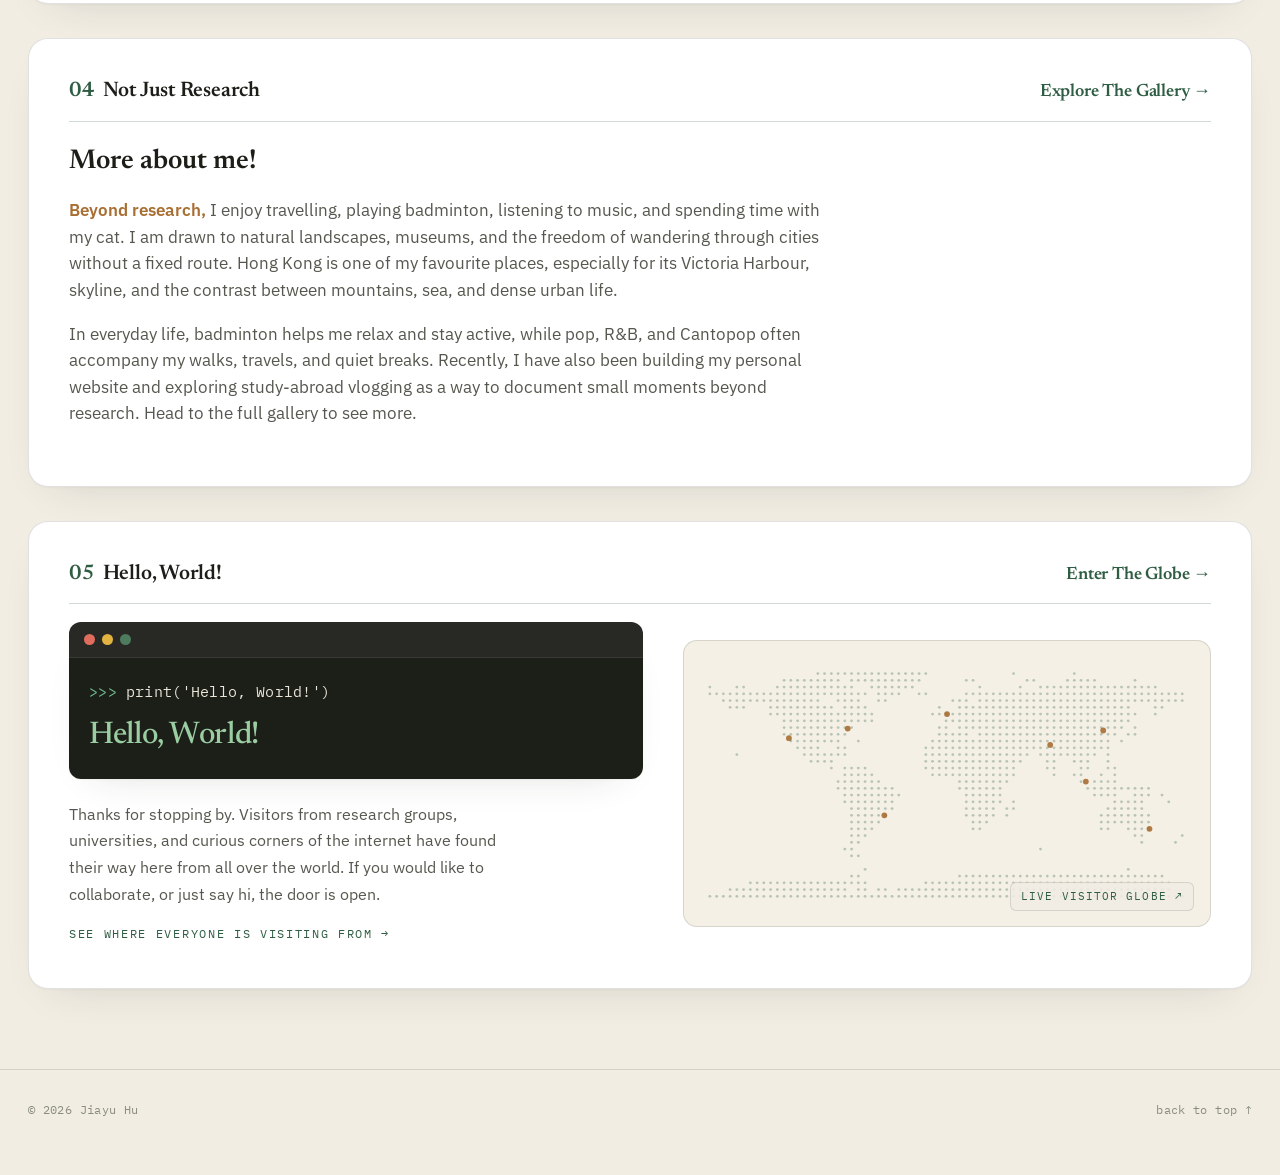
==== commit df0a4253: "Update index.html" ====
--- a/index.html
+++ b/index.html
@@ -1211,17 +1211,17 @@
         <div class="entry">
           <div class="ico"><img class="full" src="assets/logo/USYD-logo.png" alt="University of Sydney" width="38" height="38" loading="lazy" decoding="async"></div>
           <div class="main"><div class="org">University of Sydney</div><div class="desc">MPhil (Engineering) in Computer Science</div></div>
-          <div class="when">Jan. 2027 (Expected)</div>
+          <div class="when">Jan 2027 (Expected)</div>
         </div>
         <div class="entry">
           <div class="ico"><img class="full" src="assets/logo/UNSW-sydney-logo.png" alt="UNSW" width="38" height="38" loading="lazy" decoding="async"></div>
           <div class="main"><div class="org">University of New South Wales</div><div class="desc">MCom in Business Analytics</div></div>
-          <div class="when">Feb. 2026 – Dec. 2026</div>
+          <div class="when">Feb 2026 – Dec 2026</div>
         </div>
         <div class="entry">
           <div class="ico"><img src="assets/logo/HKBU-logo.png" alt="HKBU" width="38" height="38" loading="lazy" decoding="async"></div>
           <div class="main"><div class="org">Hong Kong Baptist University</div><div class="desc">BBA (Honours) in Accounting</div></div>
-          <div class="when">Sep. 2021 – Jun. 2025</div>
+          <div class="when">Sep 2021 – Jun 2025</div>
         </div>
 
         <h3 class="sub-h awards-title">Honors &amp; Awards</h3>
@@ -1268,7 +1268,7 @@
         <div class="entry">
           <div class="ico"><img src="assets/logo/Vecton-logo.png" alt="Vecton AI" width="38" height="38" loading="lazy" decoding="async"></div>
           <div class="main"><div class="org">Vecton AI Pty Ltd</div><div class="desc">Research Assistant</div></div>
-          <div class="when">Sep. 2026 – Present</div>
+          <div class="when">Sep 2026 – Present</div>
         </div>
         <div class="entry">
           <div class="ico"><img class="full" src="assets/logo/USYD-logo.png" alt="University of Sydney" width="38" height="38" loading="lazy" decoding="async"></div>
@@ -1278,37 +1278,37 @@
         <div class="entry">
           <div class="ico"><img src="assets/logo/HSBC-logo.png" alt="HSBC" width="38" height="38" loading="lazy" decoding="async"></div>
           <div class="main"><div class="org">HSBC Global Service Centre (China)</div><div class="desc">Investment Banking Intern</div></div>
-          <div class="when">Sep. 2025 – Dec. 2025</div>
+          <div class="when">Sep 2025 – Dec 2025</div>
         </div>
         <div class="entry">
           <div class="ico"><img src="assets/logo/CICC-logo.png" alt="CICC" width="38" height="38" loading="lazy" decoding="async"></div>
           <div class="main"><div class="org">China International Capital Corporation</div><div class="desc">Quantitative Research Intern</div></div>
-          <div class="when">Jun. 2025 – Sep. 2025</div>
+          <div class="when">Jun 2025 – Sep 2025</div>
         </div>
         <div class="entry">
           <div class="ico"><img src="assets/logo/JCGC-logo.png" alt="Jinchuan Group" width="38" height="38" loading="lazy" decoding="async"></div>
           <div class="main"><div class="org">Jinchuan Group Co., Ltd.</div><div class="desc">Financial Analysis Intern</div></div>
-          <div class="when">Jun. 2024 – Sep. 2024</div>
+          <div class="when">Jun 2024 – Sep 2024</div>
         </div>
         <div class="entry">
           <div class="ico"><img src="assets/logo/CMS-logo.png" alt="China Merchants Securities" width="38" height="38" loading="lazy" decoding="async"></div>
           <div class="main"><div class="org">China Merchants Securities Co., Ltd.</div><div class="desc">Research Assistant Intern</div></div>
-          <div class="when">Jun. 2023 – Sep. 2023</div>
+          <div class="when">Jun 2023 – Sep 2023</div>
         </div>
         <div class="entry">
           <div class="ico"><img src="assets/logo/SGCC-logo.png" alt="State Grid" width="38" height="38" loading="lazy" decoding="async"></div>
           <div class="main"><div class="org">State Grid Corporation of China</div><div class="desc">Capital Budgeting Intern</div></div>
-          <div class="when">Jun. 2022 – Sep. 2022</div>
+          <div class="when">Jun 2022 – Sep 2022</div>
         </div>
         <div class="entry">
           <div class="ico"><img src="assets/logo/GEPIC-logo.png" alt="Gansu Electric Power Investment Group" width="38" height="38" loading="lazy" decoding="async"></div>
           <div class="main"><div class="org">Gansu Electric Power Investment Group</div><div class="desc">Investment Research Intern</div></div>
-          <div class="when">Jun. 2021 – Sep. 2021</div>
+          <div class="when">Jun 2021 – Sep 2021</div>
         </div>
         <div class="entry">
           <div class="ico"><img src="assets/logo/BNBU-logo.png" alt="BNBU" width="38" height="38" loading="lazy" decoding="async"></div>
           <div class="main"><div class="org">Student Committee, BNBU</div><div class="desc">Student Committee Lead</div></div>
-          <div class="when">Sep. 2021 – May 2025</div>
+          <div class="when">Sep 2021 – May 2025</div>
         </div>
       </div>
     </div>
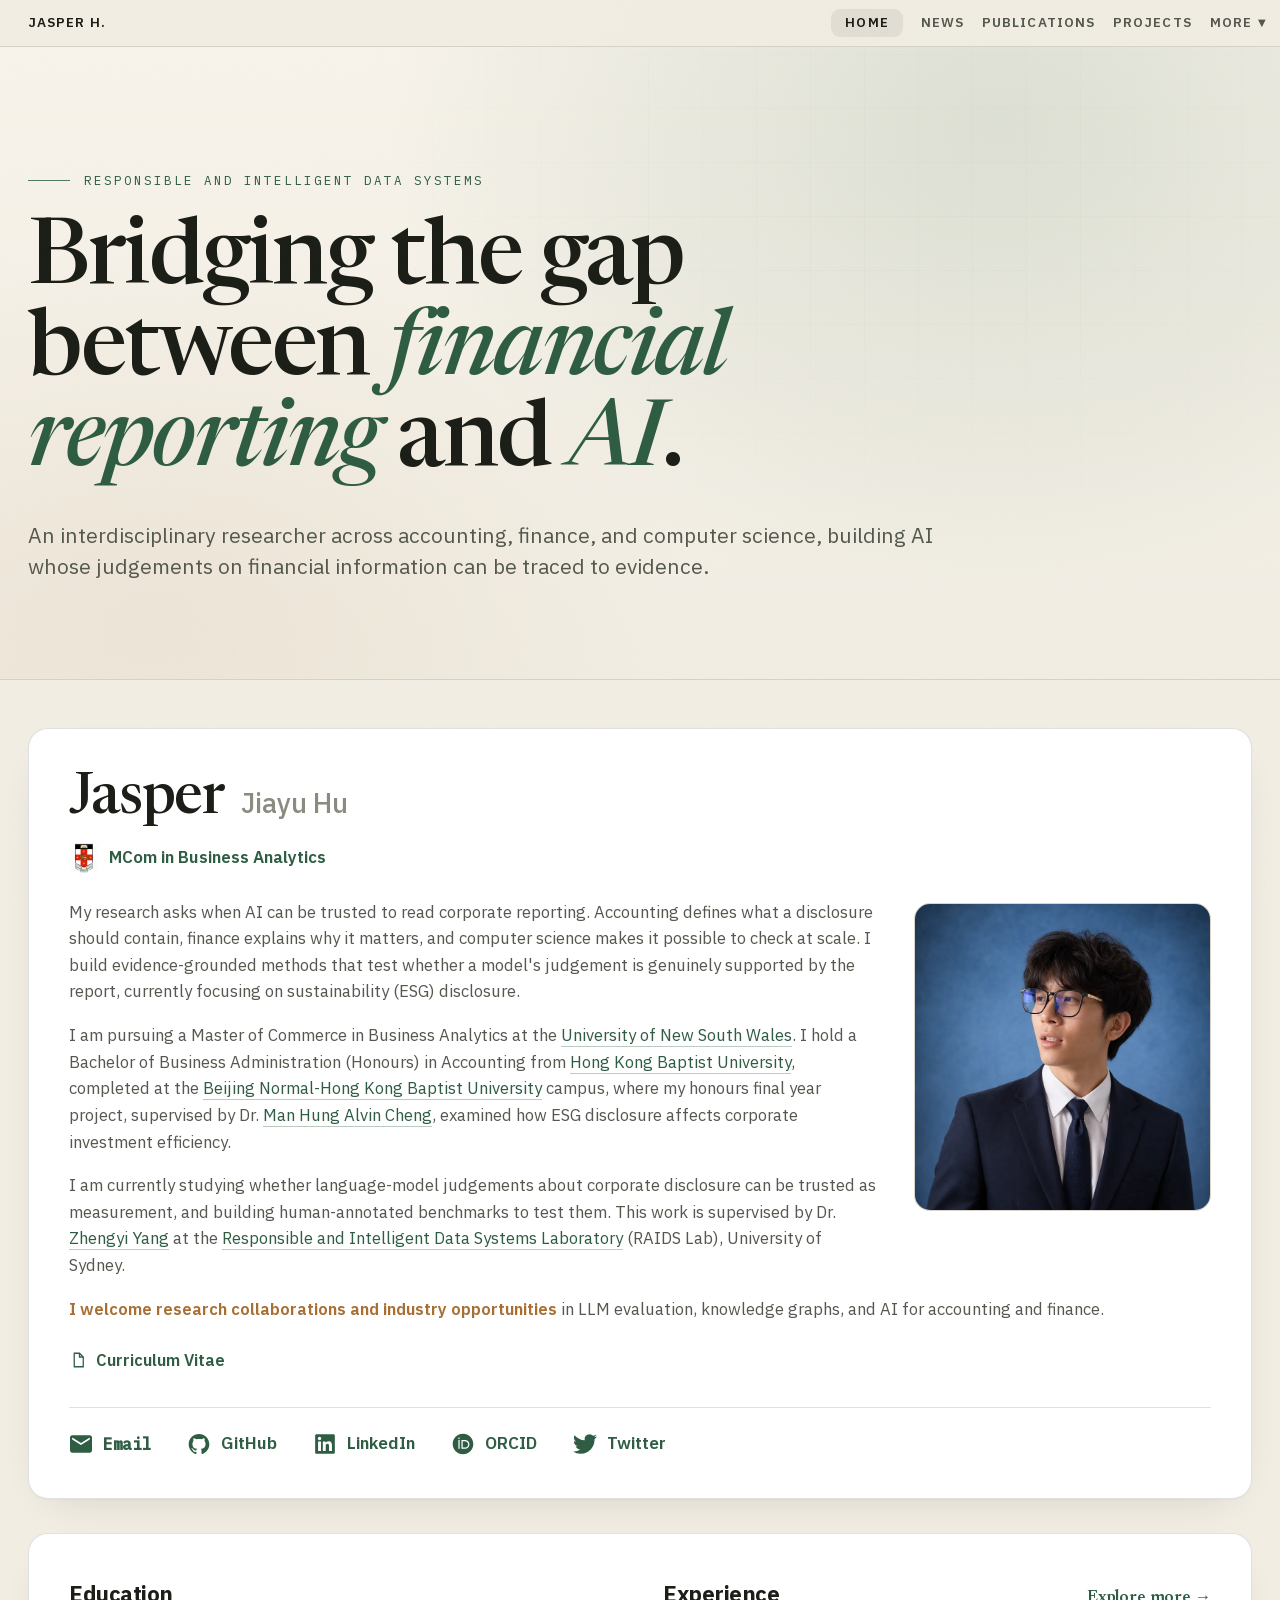
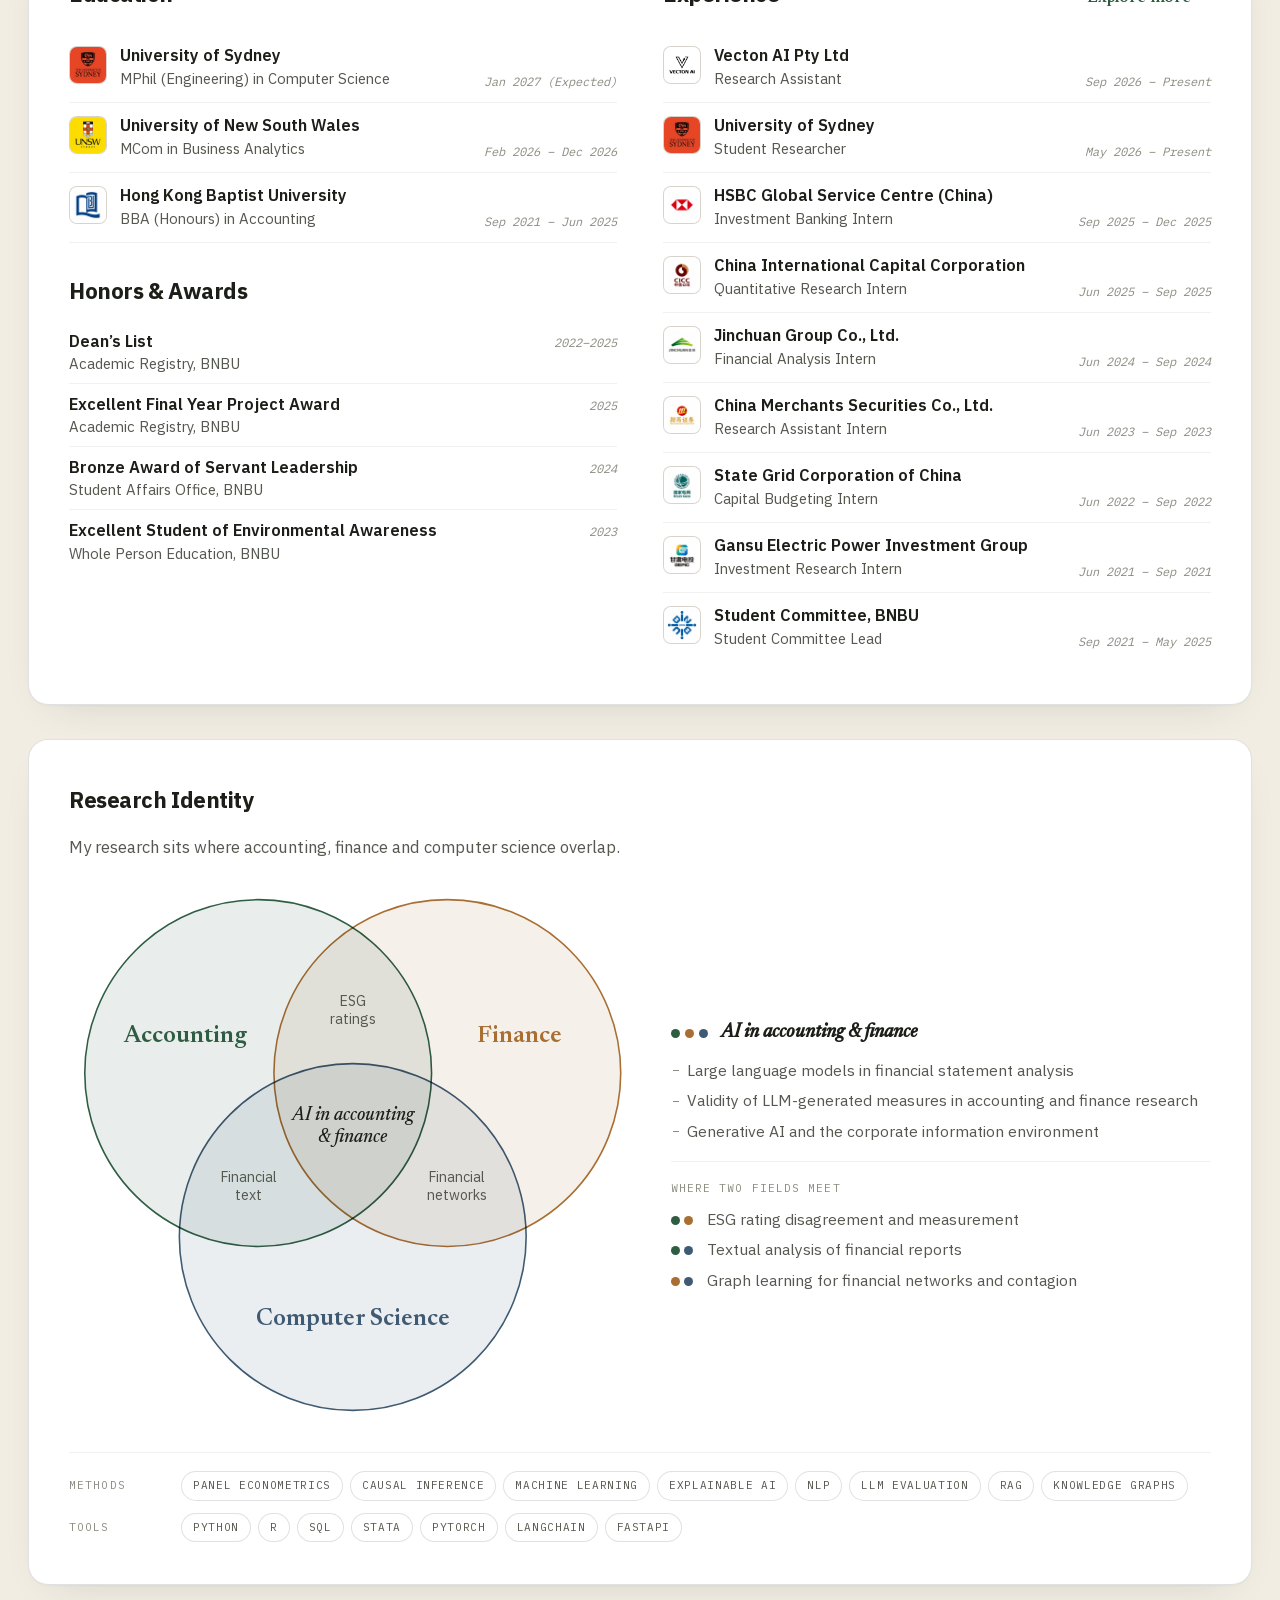
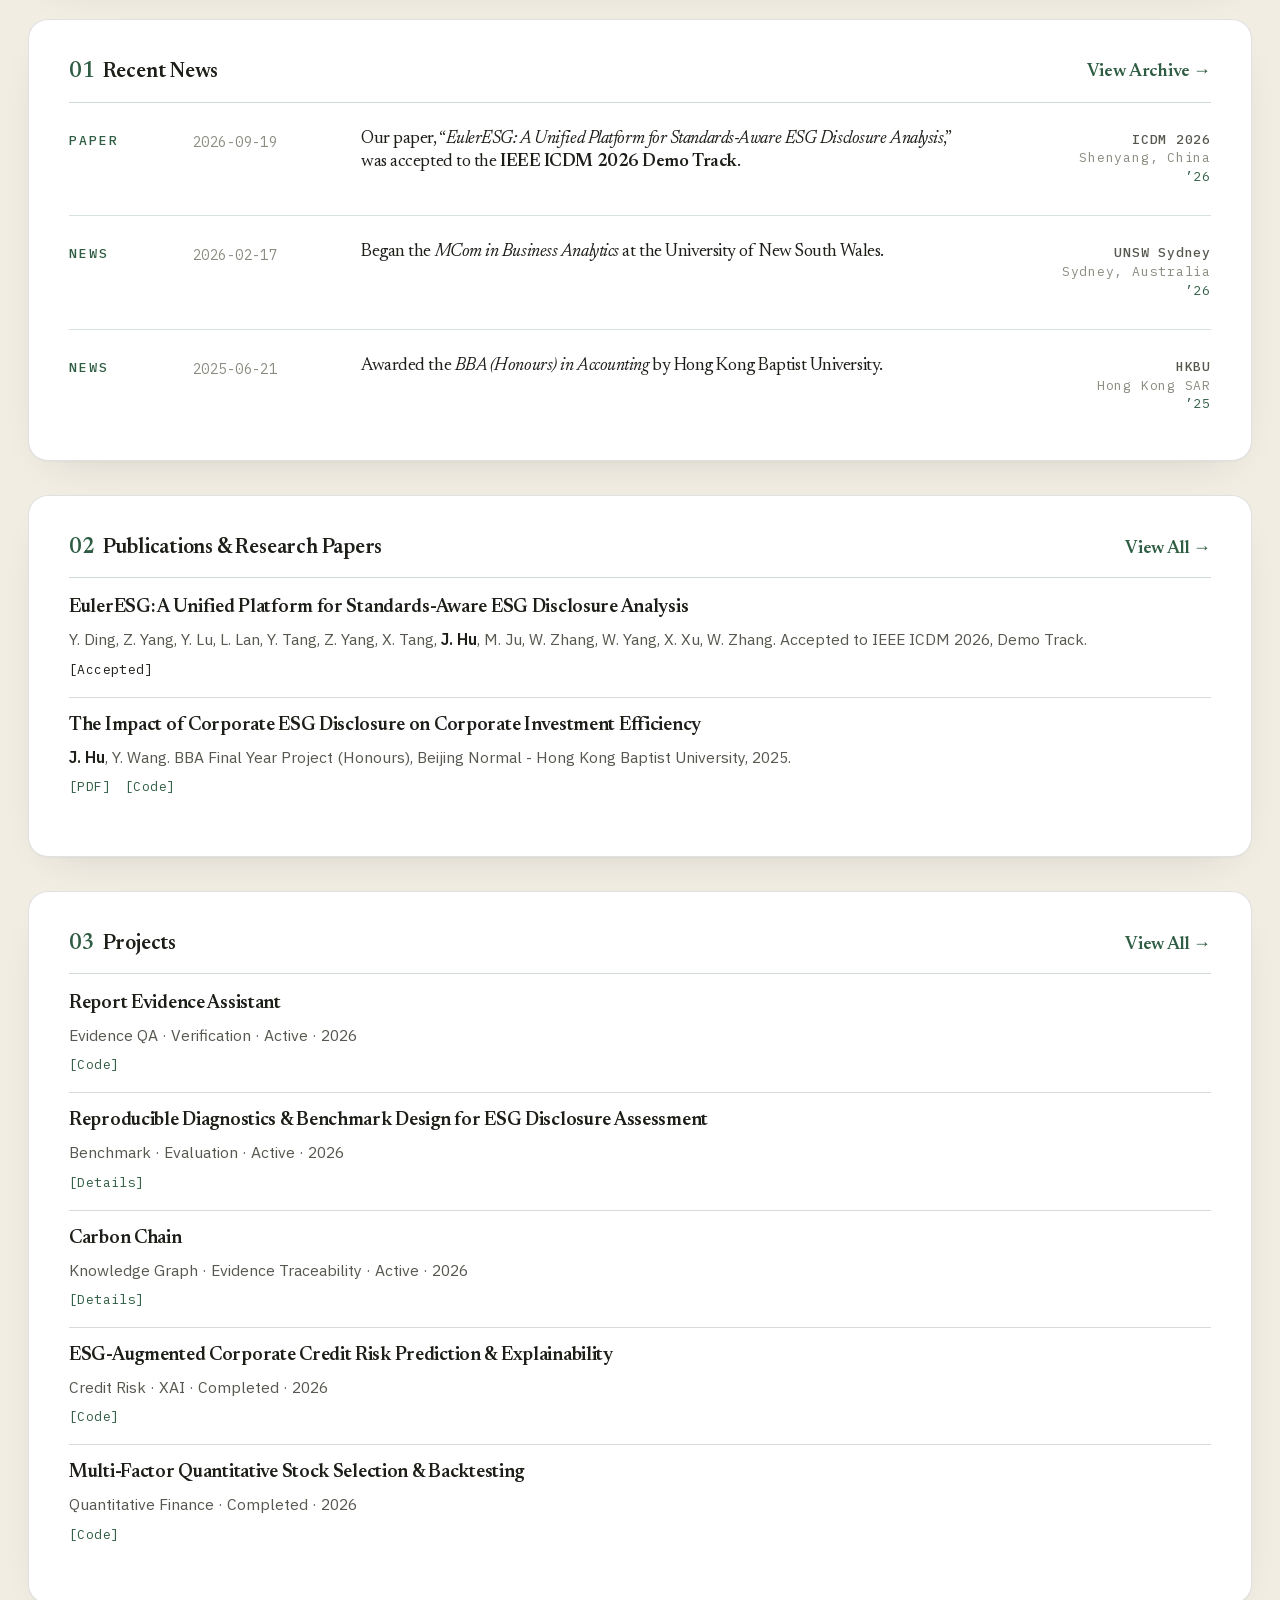
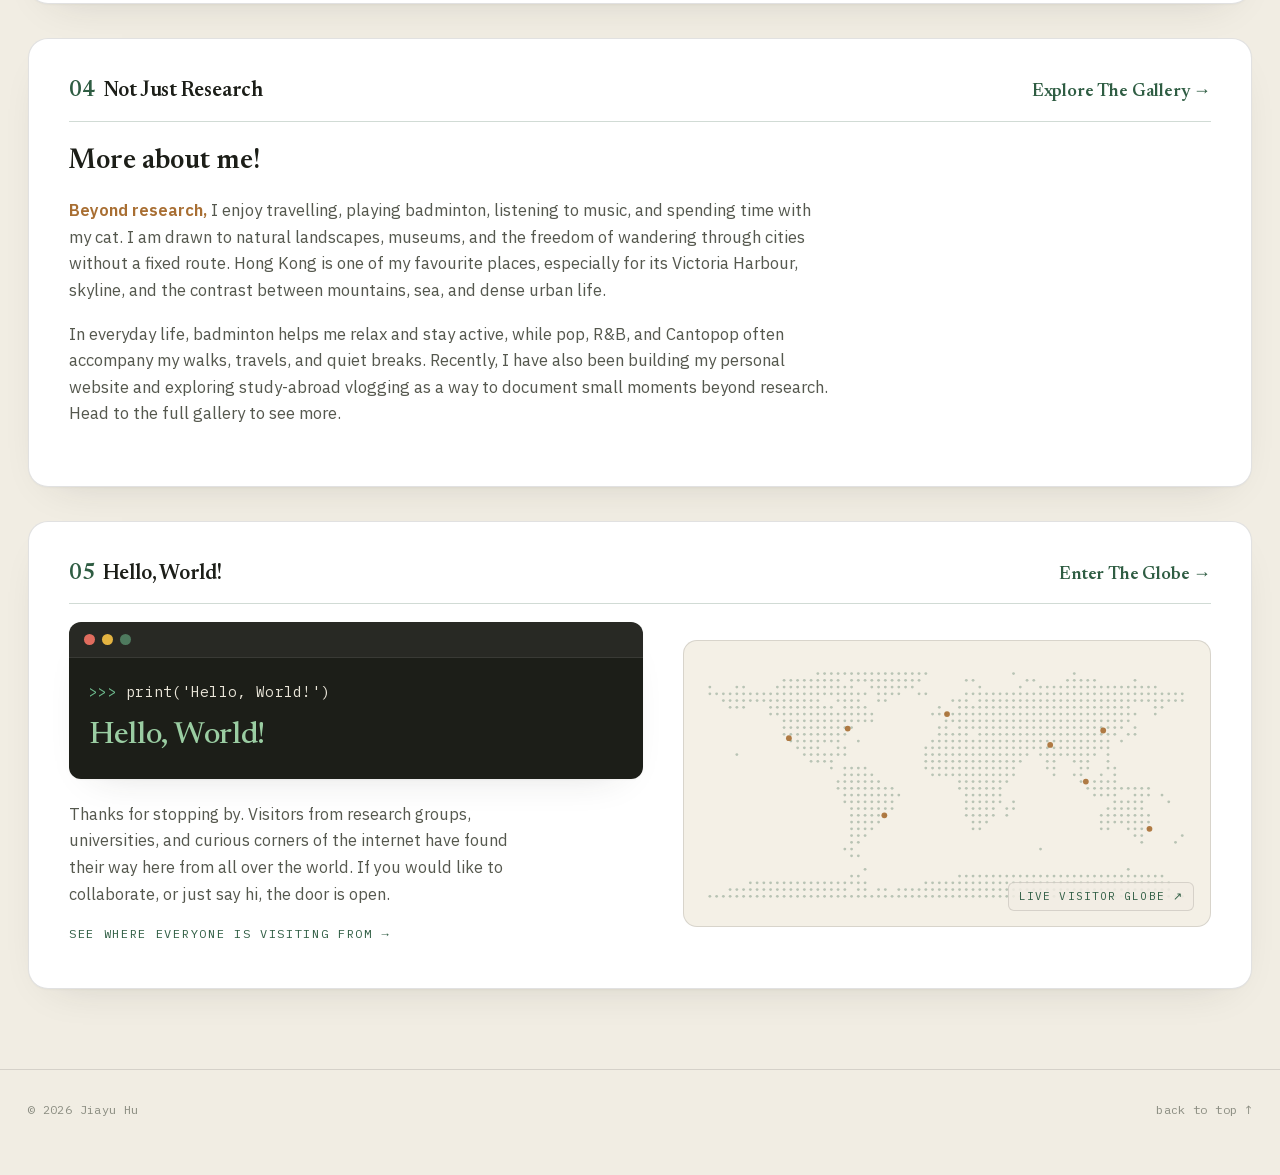
==== commit d8c636f3: "Add files via upload" ====
--- a/index.html
+++ b/index.html
@@ -9,9 +9,7 @@
 <link rel="icon" type="image/png" href="assets/logo/UNSW-logo-transparent.png">
 <link rel="apple-touch-icon" href="assets/logo/UNSW-logo.png">
   
-<link rel="preconnect" href="https://fonts.googleapis.com">
-<link rel="preconnect" href="https://fonts.gstatic.com" crossorigin>
-<link href="https://fonts.googleapis.com/css2?family=Newsreader:ital,opsz,wght@0,6..72,300;0,6..72,400;0,6..72,500;0,6..72,600;1,6..72,400;1,6..72,500&family=IBM+Plex+Mono:wght@400;500&family=IBM+Plex+Sans:wght@400;500;600;700&display=swap" rel="stylesheet">
+<link rel="stylesheet" href="/assets/fonts/fonts.css">
 
 <style>
 :root{
@@ -1142,13 +1140,13 @@
         
         <div class="photo photo-float">
           <img
-            src="assets/photo/profile-photo.PNG"
+            src="assets/photo/profile-photo.webp"
             alt="Jasper Jiayu Hu"
             width="520"
             height="541"
             fetchpriority="high"
             decoding="async"
-            onerror="if(!this.dataset.fallback){this.dataset.fallback='png';this.src='assets/photo/profile-photo.png';}else if(this.dataset.fallback==='png'){this.dataset.fallback='jpg';this.src='assets/photo/profile-photo.jpg';}else if(this.dataset.fallback==='jpg'){this.dataset.fallback='webp';this.src='assets/photo/profile-photo.webp';}else{this.onerror=null;}"
+            onerror="this.onerror=null;this.src='assets/photo/profile-photo.PNG';"
           >
         </div>
 
@@ -2070,7 +2068,9 @@
 (function(){
   var wrap=document.getElementById('hwHomeDots');
   if(!wrap) return;
-  fetch('/api/visitors').then(function(r){return r.json();}).then(function(d){
+  // Wait for this visit to be recorded first, so the dots include it
+  (window.hwTrack||Promise.resolve()).then(function(){return fetch('/api/visitors');})
+  .then(function(r){return r.json();}).then(function(d){
     var pts=(d&&d.ok&&Array.isArray(d.points))?d.points:[];
     if(!pts.length) return;                 // no data -> keep static fallback dots
     while(wrap.firstChild) wrap.removeChild(wrap.firstChild);
--- a/assets/fonts/fonts.css
+++ b/assets/fonts/fonts.css
@@ -0,0 +1,513 @@
+/* Self-hosted copy of the Google Fonts stylesheet (Newsreader, IBM Plex Sans, IBM Plex Mono).
+   Fonts are under the SIL Open Font License 1.1; see OFL-*.txt in this folder. */
+
+/* cyrillic-ext */
+@font-face {
+  font-family: 'IBM Plex Mono';
+  font-style: normal;
+  font-weight: 400;
+  font-display: swap;
+  src: url(ibm-plex-mono-400-cyrillic-ext.woff2) format('woff2');
+  unicode-range: U+0460-052F, U+1C80-1C8A, U+20B4, U+2DE0-2DFF, U+A640-A69F, U+FE2E-FE2F;
+}
+/* cyrillic */
+@font-face {
+  font-family: 'IBM Plex Mono';
+  font-style: normal;
+  font-weight: 400;
+  font-display: swap;
+  src: url(ibm-plex-mono-400-cyrillic.woff2) format('woff2');
+  unicode-range: U+0301, U+0400-045F, U+0490-0491, U+04B0-04B1, U+2116;
+}
+/* symbols2 */
+@font-face {
+  font-family: 'IBM Plex Mono';
+  font-style: normal;
+  font-weight: 400;
+  font-display: swap;
+  src: url(ibm-plex-mono-400-symbols2.woff2) format('woff2');
+  unicode-range: U+2000-2001, U+2004-2008, U+200A, U+23B8-23BD, U+2500-259F;
+}
+/* vietnamese */
+@font-face {
+  font-family: 'IBM Plex Mono';
+  font-style: normal;
+  font-weight: 400;
+  font-display: swap;
+  src: url(ibm-plex-mono-400-vietnamese.woff2) format('woff2');
+  unicode-range: U+0102-0103, U+0110-0111, U+0128-0129, U+0168-0169, U+01A0-01A1, U+01AF-01B0, U+0300-0301, U+0303-0304, U+0308-0309, U+0323, U+0329, U+1EA0-1EF9, U+20AB;
+}
+/* latin-ext */
+@font-face {
+  font-family: 'IBM Plex Mono';
+  font-style: normal;
+  font-weight: 400;
+  font-display: swap;
+  src: url(ibm-plex-mono-400-latin-ext.woff2) format('woff2');
+  unicode-range: U+0100-02BA, U+02BD-02C5, U+02C7-02CC, U+02CE-02D7, U+02DD-02FF, U+0304, U+0308, U+0329, U+1D00-1DBF, U+1E00-1E9F, U+1EF2-1EFF, U+2020, U+20A0-20AB, U+20AD-20C4, U+2113, U+2C60-2C7F, U+A720-A7FF;
+}
+/* latin */
+@font-face {
+  font-family: 'IBM Plex Mono';
+  font-style: normal;
+  font-weight: 400;
+  font-display: swap;
+  src: url(ibm-plex-mono-400-latin.woff2) format('woff2');
+  unicode-range: U+0000-00FF, U+0131, U+0152-0153, U+02BB-02BC, U+02C6, U+02DA, U+02DC, U+0304, U+0308, U+0329, U+2000-206F, U+20AC, U+2122, U+2191, U+2193, U+2212, U+2215, U+FEFF, U+FFFD;
+}
+/* cyrillic-ext */
+@font-face {
+  font-family: 'IBM Plex Mono';
+  font-style: normal;
+  font-weight: 500;
+  font-display: swap;
+  src: url(ibm-plex-mono-500-cyrillic-ext.woff2) format('woff2');
+  unicode-range: U+0460-052F, U+1C80-1C8A, U+20B4, U+2DE0-2DFF, U+A640-A69F, U+FE2E-FE2F;
+}
+/* cyrillic */
+@font-face {
+  font-family: 'IBM Plex Mono';
+  font-style: normal;
+  font-weight: 500;
+  font-display: swap;
+  src: url(ibm-plex-mono-500-cyrillic.woff2) format('woff2');
+  unicode-range: U+0301, U+0400-045F, U+0490-0491, U+04B0-04B1, U+2116;
+}
+/* symbols2 */
+@font-face {
+  font-family: 'IBM Plex Mono';
+  font-style: normal;
+  font-weight: 500;
+  font-display: swap;
+  src: url(ibm-plex-mono-500-symbols2.woff2) format('woff2');
+  unicode-range: U+2000-2001, U+2004-2008, U+200A, U+23B8-23BD, U+2500-259F;
+}
+/* vietnamese */
+@font-face {
+  font-family: 'IBM Plex Mono';
+  font-style: normal;
+  font-weight: 500;
+  font-display: swap;
+  src: url(ibm-plex-mono-500-vietnamese.woff2) format('woff2');
+  unicode-range: U+0102-0103, U+0110-0111, U+0128-0129, U+0168-0169, U+01A0-01A1, U+01AF-01B0, U+0300-0301, U+0303-0304, U+0308-0309, U+0323, U+0329, U+1EA0-1EF9, U+20AB;
+}
+/* latin-ext */
+@font-face {
+  font-family: 'IBM Plex Mono';
+  font-style: normal;
+  font-weight: 500;
+  font-display: swap;
+  src: url(ibm-plex-mono-500-latin-ext.woff2) format('woff2');
+  unicode-range: U+0100-02BA, U+02BD-02C5, U+02C7-02CC, U+02CE-02D7, U+02DD-02FF, U+0304, U+0308, U+0329, U+1D00-1DBF, U+1E00-1E9F, U+1EF2-1EFF, U+2020, U+20A0-20AB, U+20AD-20C4, U+2113, U+2C60-2C7F, U+A720-A7FF;
+}
+/* latin */
+@font-face {
+  font-family: 'IBM Plex Mono';
+  font-style: normal;
+  font-weight: 500;
+  font-display: swap;
+  src: url(ibm-plex-mono-500-latin.woff2) format('woff2');
+  unicode-range: U+0000-00FF, U+0131, U+0152-0153, U+02BB-02BC, U+02C6, U+02DA, U+02DC, U+0304, U+0308, U+0329, U+2000-206F, U+20AC, U+2122, U+2191, U+2193, U+2212, U+2215, U+FEFF, U+FFFD;
+}
+/* cyrillic-ext */
+@font-face {
+  font-family: 'IBM Plex Sans';
+  font-style: normal;
+  font-weight: 400;
+  font-stretch: 100%;
+  font-display: swap;
+  src: url(ibm-plex-sans-cyrillic-ext.woff2) format('woff2');
+  unicode-range: U+0460-052F, U+1C80-1C8A, U+20B4, U+2DE0-2DFF, U+A640-A69F, U+FE2E-FE2F;
+}
+/* cyrillic */
+@font-face {
+  font-family: 'IBM Plex Sans';
+  font-style: normal;
+  font-weight: 400;
+  font-stretch: 100%;
+  font-display: swap;
+  src: url(ibm-plex-sans-cyrillic.woff2) format('woff2');
+  unicode-range: U+0301, U+0400-045F, U+0490-0491, U+04B0-04B1, U+2116;
+}
+/* greek */
+@font-face {
+  font-family: 'IBM Plex Sans';
+  font-style: normal;
+  font-weight: 400;
+  font-stretch: 100%;
+  font-display: swap;
+  src: url(ibm-plex-sans-greek.woff2) format('woff2');
+  unicode-range: U+0370-0377, U+037A-037F, U+0384-038A, U+038C, U+038E-03A1, U+03A3-03FF;
+}
+/* vietnamese */
+@font-face {
+  font-family: 'IBM Plex Sans';
+  font-style: normal;
+  font-weight: 400;
+  font-stretch: 100%;
+  font-display: swap;
+  src: url(ibm-plex-sans-vietnamese.woff2) format('woff2');
+  unicode-range: U+0102-0103, U+0110-0111, U+0128-0129, U+0168-0169, U+01A0-01A1, U+01AF-01B0, U+0300-0301, U+0303-0304, U+0308-0309, U+0323, U+0329, U+1EA0-1EF9, U+20AB;
+}
+/* latin-ext */
+@font-face {
+  font-family: 'IBM Plex Sans';
+  font-style: normal;
+  font-weight: 400;
+  font-stretch: 100%;
+  font-display: swap;
+  src: url(ibm-plex-sans-latin-ext.woff2) format('woff2');
+  unicode-range: U+0100-02BA, U+02BD-02C5, U+02C7-02CC, U+02CE-02D7, U+02DD-02FF, U+0304, U+0308, U+0329, U+1D00-1DBF, U+1E00-1E9F, U+1EF2-1EFF, U+2020, U+20A0-20AB, U+20AD-20C4, U+2113, U+2C60-2C7F, U+A720-A7FF;
+}
+/* latin */
+@font-face {
+  font-family: 'IBM Plex Sans';
+  font-style: normal;
+  font-weight: 400;
+  font-stretch: 100%;
+  font-display: swap;
+  src: url(ibm-plex-sans-latin.woff2) format('woff2');
+  unicode-range: U+0000-00FF, U+0131, U+0152-0153, U+02BB-02BC, U+02C6, U+02DA, U+02DC, U+0304, U+0308, U+0329, U+2000-206F, U+20AC, U+2122, U+2191, U+2193, U+2212, U+2215, U+FEFF, U+FFFD;
+}
+/* cyrillic-ext */
+@font-face {
+  font-family: 'IBM Plex Sans';
+  font-style: normal;
+  font-weight: 500;
+  font-stretch: 100%;
+  font-display: swap;
+  src: url(ibm-plex-sans-cyrillic-ext.woff2) format('woff2');
+  unicode-range: U+0460-052F, U+1C80-1C8A, U+20B4, U+2DE0-2DFF, U+A640-A69F, U+FE2E-FE2F;
+}
+/* cyrillic */
+@font-face {
+  font-family: 'IBM Plex Sans';
+  font-style: normal;
+  font-weight: 500;
+  font-stretch: 100%;
+  font-display: swap;
+  src: url(ibm-plex-sans-cyrillic.woff2) format('woff2');
+  unicode-range: U+0301, U+0400-045F, U+0490-0491, U+04B0-04B1, U+2116;
+}
+/* greek */
+@font-face {
+  font-family: 'IBM Plex Sans';
+  font-style: normal;
+  font-weight: 500;
+  font-stretch: 100%;
+  font-display: swap;
+  src: url(ibm-plex-sans-greek.woff2) format('woff2');
+  unicode-range: U+0370-0377, U+037A-037F, U+0384-038A, U+038C, U+038E-03A1, U+03A3-03FF;
+}
+/* vietnamese */
+@font-face {
+  font-family: 'IBM Plex Sans';
+  font-style: normal;
+  font-weight: 500;
+  font-stretch: 100%;
+  font-display: swap;
+  src: url(ibm-plex-sans-vietnamese.woff2) format('woff2');
+  unicode-range: U+0102-0103, U+0110-0111, U+0128-0129, U+0168-0169, U+01A0-01A1, U+01AF-01B0, U+0300-0301, U+0303-0304, U+0308-0309, U+0323, U+0329, U+1EA0-1EF9, U+20AB;
+}
+/* latin-ext */
+@font-face {
+  font-family: 'IBM Plex Sans';
+  font-style: normal;
+  font-weight: 500;
+  font-stretch: 100%;
+  font-display: swap;
+  src: url(ibm-plex-sans-latin-ext.woff2) format('woff2');
+  unicode-range: U+0100-02BA, U+02BD-02C5, U+02C7-02CC, U+02CE-02D7, U+02DD-02FF, U+0304, U+0308, U+0329, U+1D00-1DBF, U+1E00-1E9F, U+1EF2-1EFF, U+2020, U+20A0-20AB, U+20AD-20C4, U+2113, U+2C60-2C7F, U+A720-A7FF;
+}
+/* latin */
+@font-face {
+  font-family: 'IBM Plex Sans';
+  font-style: normal;
+  font-weight: 500;
+  font-stretch: 100%;
+  font-display: swap;
+  src: url(ibm-plex-sans-latin.woff2) format('woff2');
+  unicode-range: U+0000-00FF, U+0131, U+0152-0153, U+02BB-02BC, U+02C6, U+02DA, U+02DC, U+0304, U+0308, U+0329, U+2000-206F, U+20AC, U+2122, U+2191, U+2193, U+2212, U+2215, U+FEFF, U+FFFD;
+}
+/* cyrillic-ext */
+@font-face {
+  font-family: 'IBM Plex Sans';
+  font-style: normal;
+  font-weight: 600;
+  font-stretch: 100%;
+  font-display: swap;
+  src: url(ibm-plex-sans-cyrillic-ext.woff2) format('woff2');
+  unicode-range: U+0460-052F, U+1C80-1C8A, U+20B4, U+2DE0-2DFF, U+A640-A69F, U+FE2E-FE2F;
+}
+/* cyrillic */
+@font-face {
+  font-family: 'IBM Plex Sans';
+  font-style: normal;
+  font-weight: 600;
+  font-stretch: 100%;
+  font-display: swap;
+  src: url(ibm-plex-sans-cyrillic.woff2) format('woff2');
+  unicode-range: U+0301, U+0400-045F, U+0490-0491, U+04B0-04B1, U+2116;
+}
+/* greek */
+@font-face {
+  font-family: 'IBM Plex Sans';
+  font-style: normal;
+  font-weight: 600;
+  font-stretch: 100%;
+  font-display: swap;
+  src: url(ibm-plex-sans-greek.woff2) format('woff2');
+  unicode-range: U+0370-0377, U+037A-037F, U+0384-038A, U+038C, U+038E-03A1, U+03A3-03FF;
+}
+/* vietnamese */
+@font-face {
+  font-family: 'IBM Plex Sans';
+  font-style: normal;
+  font-weight: 600;
+  font-stretch: 100%;
+  font-display: swap;
+  src: url(ibm-plex-sans-vietnamese.woff2) format('woff2');
+  unicode-range: U+0102-0103, U+0110-0111, U+0128-0129, U+0168-0169, U+01A0-01A1, U+01AF-01B0, U+0300-0301, U+0303-0304, U+0308-0309, U+0323, U+0329, U+1EA0-1EF9, U+20AB;
+}
+/* latin-ext */
+@font-face {
+  font-family: 'IBM Plex Sans';
+  font-style: normal;
+  font-weight: 600;
+  font-stretch: 100%;
+  font-display: swap;
+  src: url(ibm-plex-sans-latin-ext.woff2) format('woff2');
+  unicode-range: U+0100-02BA, U+02BD-02C5, U+02C7-02CC, U+02CE-02D7, U+02DD-02FF, U+0304, U+0308, U+0329, U+1D00-1DBF, U+1E00-1E9F, U+1EF2-1EFF, U+2020, U+20A0-20AB, U+20AD-20C4, U+2113, U+2C60-2C7F, U+A720-A7FF;
+}
+/* latin */
+@font-face {
+  font-family: 'IBM Plex Sans';
+  font-style: normal;
+  font-weight: 600;
+  font-stretch: 100%;
+  font-display: swap;
+  src: url(ibm-plex-sans-latin.woff2) format('woff2');
+  unicode-range: U+0000-00FF, U+0131, U+0152-0153, U+02BB-02BC, U+02C6, U+02DA, U+02DC, U+0304, U+0308, U+0329, U+2000-206F, U+20AC, U+2122, U+2191, U+2193, U+2212, U+2215, U+FEFF, U+FFFD;
+}
+/* cyrillic-ext */
+@font-face {
+  font-family: 'IBM Plex Sans';
+  font-style: normal;
+  font-weight: 700;
+  font-stretch: 100%;
+  font-display: swap;
+  src: url(ibm-plex-sans-cyrillic-ext.woff2) format('woff2');
+  unicode-range: U+0460-052F, U+1C80-1C8A, U+20B4, U+2DE0-2DFF, U+A640-A69F, U+FE2E-FE2F;
+}
+/* cyrillic */
+@font-face {
+  font-family: 'IBM Plex Sans';
+  font-style: normal;
+  font-weight: 700;
+  font-stretch: 100%;
+  font-display: swap;
+  src: url(ibm-plex-sans-cyrillic.woff2) format('woff2');
+  unicode-range: U+0301, U+0400-045F, U+0490-0491, U+04B0-04B1, U+2116;
+}
+/* greek */
+@font-face {
+  font-family: 'IBM Plex Sans';
+  font-style: normal;
+  font-weight: 700;
+  font-stretch: 100%;
+  font-display: swap;
+  src: url(ibm-plex-sans-greek.woff2) format('woff2');
+  unicode-range: U+0370-0377, U+037A-037F, U+0384-038A, U+038C, U+038E-03A1, U+03A3-03FF;
+}
+/* vietnamese */
+@font-face {
+  font-family: 'IBM Plex Sans';
+  font-style: normal;
+  font-weight: 700;
+  font-stretch: 100%;
+  font-display: swap;
+  src: url(ibm-plex-sans-vietnamese.woff2) format('woff2');
+  unicode-range: U+0102-0103, U+0110-0111, U+0128-0129, U+0168-0169, U+01A0-01A1, U+01AF-01B0, U+0300-0301, U+0303-0304, U+0308-0309, U+0323, U+0329, U+1EA0-1EF9, U+20AB;
+}
+/* latin-ext */
+@font-face {
+  font-family: 'IBM Plex Sans';
+  font-style: normal;
+  font-weight: 700;
+  font-stretch: 100%;
+  font-display: swap;
+  src: url(ibm-plex-sans-latin-ext.woff2) format('woff2');
+  unicode-range: U+0100-02BA, U+02BD-02C5, U+02C7-02CC, U+02CE-02D7, U+02DD-02FF, U+0304, U+0308, U+0329, U+1D00-1DBF, U+1E00-1E9F, U+1EF2-1EFF, U+2020, U+20A0-20AB, U+20AD-20C4, U+2113, U+2C60-2C7F, U+A720-A7FF;
+}
+/* latin */
+@font-face {
+  font-family: 'IBM Plex Sans';
+  font-style: normal;
+  font-weight: 700;
+  font-stretch: 100%;
+  font-display: swap;
+  src: url(ibm-plex-sans-latin.woff2) format('woff2');
+  unicode-range: U+0000-00FF, U+0131, U+0152-0153, U+02BB-02BC, U+02C6, U+02DA, U+02DC, U+0304, U+0308, U+0329, U+2000-206F, U+20AC, U+2122, U+2191, U+2193, U+2212, U+2215, U+FEFF, U+FFFD;
+}
+/* vietnamese */
+@font-face {
+  font-family: 'Newsreader';
+  font-style: italic;
+  font-weight: 400;
+  font-display: swap;
+  src: url(newsreader-italic-vietnamese.woff2) format('woff2');
+  unicode-range: U+0102-0103, U+0110-0111, U+0128-0129, U+0168-0169, U+01A0-01A1, U+01AF-01B0, U+0300-0301, U+0303-0304, U+0308-0309, U+0323, U+0329, U+1EA0-1EF9, U+20AB;
+}
+/* latin-ext */
+@font-face {
+  font-family: 'Newsreader';
+  font-style: italic;
+  font-weight: 400;
+  font-display: swap;
+  src: url(newsreader-italic-latin-ext.woff2) format('woff2');
+  unicode-range: U+0100-02BA, U+02BD-02C5, U+02C7-02CC, U+02CE-02D7, U+02DD-02FF, U+0304, U+0308, U+0329, U+1D00-1DBF, U+1E00-1E9F, U+1EF2-1EFF, U+2020, U+20A0-20AB, U+20AD-20C4, U+2113, U+2C60-2C7F, U+A720-A7FF;
+}
+/* latin */
+@font-face {
+  font-family: 'Newsreader';
+  font-style: italic;
+  font-weight: 400;
+  font-display: swap;
+  src: url(newsreader-italic-latin.woff2) format('woff2');
+  unicode-range: U+0000-00FF, U+0131, U+0152-0153, U+02BB-02BC, U+02C6, U+02DA, U+02DC, U+0304, U+0308, U+0329, U+2000-206F, U+20AC, U+2122, U+2191, U+2193, U+2212, U+2215, U+FEFF, U+FFFD;
+}
+/* vietnamese */
+@font-face {
+  font-family: 'Newsreader';
+  font-style: italic;
+  font-weight: 500;
+  font-display: swap;
+  src: url(newsreader-italic-vietnamese.woff2) format('woff2');
+  unicode-range: U+0102-0103, U+0110-0111, U+0128-0129, U+0168-0169, U+01A0-01A1, U+01AF-01B0, U+0300-0301, U+0303-0304, U+0308-0309, U+0323, U+0329, U+1EA0-1EF9, U+20AB;
+}
+/* latin-ext */
+@font-face {
+  font-family: 'Newsreader';
+  font-style: italic;
+  font-weight: 500;
+  font-display: swap;
+  src: url(newsreader-italic-latin-ext.woff2) format('woff2');
+  unicode-range: U+0100-02BA, U+02BD-02C5, U+02C7-02CC, U+02CE-02D7, U+02DD-02FF, U+0304, U+0308, U+0329, U+1D00-1DBF, U+1E00-1E9F, U+1EF2-1EFF, U+2020, U+20A0-20AB, U+20AD-20C4, U+2113, U+2C60-2C7F, U+A720-A7FF;
+}
+/* latin */
+@font-face {
+  font-family: 'Newsreader';
+  font-style: italic;
+  font-weight: 500;
+  font-display: swap;
+  src: url(newsreader-italic-latin.woff2) format('woff2');
+  unicode-range: U+0000-00FF, U+0131, U+0152-0153, U+02BB-02BC, U+02C6, U+02DA, U+02DC, U+0304, U+0308, U+0329, U+2000-206F, U+20AC, U+2122, U+2191, U+2193, U+2212, U+2215, U+FEFF, U+FFFD;
+}
+/* vietnamese */
+@font-face {
+  font-family: 'Newsreader';
+  font-style: normal;
+  font-weight: 300;
+  font-display: swap;
+  src: url(newsreader-normal-vietnamese.woff2) format('woff2');
+  unicode-range: U+0102-0103, U+0110-0111, U+0128-0129, U+0168-0169, U+01A0-01A1, U+01AF-01B0, U+0300-0301, U+0303-0304, U+0308-0309, U+0323, U+0329, U+1EA0-1EF9, U+20AB;
+}
+/* latin-ext */
+@font-face {
+  font-family: 'Newsreader';
+  font-style: normal;
+  font-weight: 300;
+  font-display: swap;
+  src: url(newsreader-normal-latin-ext.woff2) format('woff2');
+  unicode-range: U+0100-02BA, U+02BD-02C5, U+02C7-02CC, U+02CE-02D7, U+02DD-02FF, U+0304, U+0308, U+0329, U+1D00-1DBF, U+1E00-1E9F, U+1EF2-1EFF, U+2020, U+20A0-20AB, U+20AD-20C4, U+2113, U+2C60-2C7F, U+A720-A7FF;
+}
+/* latin */
+@font-face {
+  font-family: 'Newsreader';
+  font-style: normal;
+  font-weight: 300;
+  font-display: swap;
+  src: url(newsreader-normal-latin.woff2) format('woff2');
+  unicode-range: U+0000-00FF, U+0131, U+0152-0153, U+02BB-02BC, U+02C6, U+02DA, U+02DC, U+0304, U+0308, U+0329, U+2000-206F, U+20AC, U+2122, U+2191, U+2193, U+2212, U+2215, U+FEFF, U+FFFD;
+}
+/* vietnamese */
+@font-face {
+  font-family: 'Newsreader';
+  font-style: normal;
+  font-weight: 400;
+  font-display: swap;
+  src: url(newsreader-normal-vietnamese.woff2) format('woff2');
+  unicode-range: U+0102-0103, U+0110-0111, U+0128-0129, U+0168-0169, U+01A0-01A1, U+01AF-01B0, U+0300-0301, U+0303-0304, U+0308-0309, U+0323, U+0329, U+1EA0-1EF9, U+20AB;
+}
+/* latin-ext */
+@font-face {
+  font-family: 'Newsreader';
+  font-style: normal;
+  font-weight: 400;
+  font-display: swap;
+  src: url(newsreader-normal-latin-ext.woff2) format('woff2');
+  unicode-range: U+0100-02BA, U+02BD-02C5, U+02C7-02CC, U+02CE-02D7, U+02DD-02FF, U+0304, U+0308, U+0329, U+1D00-1DBF, U+1E00-1E9F, U+1EF2-1EFF, U+2020, U+20A0-20AB, U+20AD-20C4, U+2113, U+2C60-2C7F, U+A720-A7FF;
+}
+/* latin */
+@font-face {
+  font-family: 'Newsreader';
+  font-style: normal;
+  font-weight: 400;
+  font-display: swap;
+  src: url(newsreader-normal-latin.woff2) format('woff2');
+  unicode-range: U+0000-00FF, U+0131, U+0152-0153, U+02BB-02BC, U+02C6, U+02DA, U+02DC, U+0304, U+0308, U+0329, U+2000-206F, U+20AC, U+2122, U+2191, U+2193, U+2212, U+2215, U+FEFF, U+FFFD;
+}
+/* vietnamese */
+@font-face {
+  font-family: 'Newsreader';
+  font-style: normal;
+  font-weight: 500;
+  font-display: swap;
+  src: url(newsreader-normal-vietnamese.woff2) format('woff2');
+  unicode-range: U+0102-0103, U+0110-0111, U+0128-0129, U+0168-0169, U+01A0-01A1, U+01AF-01B0, U+0300-0301, U+0303-0304, U+0308-0309, U+0323, U+0329, U+1EA0-1EF9, U+20AB;
+}
+/* latin-ext */
+@font-face {
+  font-family: 'Newsreader';
+  font-style: normal;
+  font-weight: 500;
+  font-display: swap;
+  src: url(newsreader-normal-latin-ext.woff2) format('woff2');
+  unicode-range: U+0100-02BA, U+02BD-02C5, U+02C7-02CC, U+02CE-02D7, U+02DD-02FF, U+0304, U+0308, U+0329, U+1D00-1DBF, U+1E00-1E9F, U+1EF2-1EFF, U+2020, U+20A0-20AB, U+20AD-20C4, U+2113, U+2C60-2C7F, U+A720-A7FF;
+}
+/* latin */
+@font-face {
+  font-family: 'Newsreader';
+  font-style: normal;
+  font-weight: 500;
+  font-display: swap;
+  src: url(newsreader-normal-latin.woff2) format('woff2');
+  unicode-range: U+0000-00FF, U+0131, U+0152-0153, U+02BB-02BC, U+02C6, U+02DA, U+02DC, U+0304, U+0308, U+0329, U+2000-206F, U+20AC, U+2122, U+2191, U+2193, U+2212, U+2215, U+FEFF, U+FFFD;
+}
+/* vietnamese */
+@font-face {
+  font-family: 'Newsreader';
+  font-style: normal;
+  font-weight: 600;
+  font-display: swap;
+  src: url(newsreader-normal-vietnamese.woff2) format('woff2');
+  unicode-range: U+0102-0103, U+0110-0111, U+0128-0129, U+0168-0169, U+01A0-01A1, U+01AF-01B0, U+0300-0301, U+0303-0304, U+0308-0309, U+0323, U+0329, U+1EA0-1EF9, U+20AB;
+}
+/* latin-ext */
+@font-face {
+  font-family: 'Newsreader';
+  font-style: normal;
+  font-weight: 600;
+  font-display: swap;
+  src: url(newsreader-normal-latin-ext.woff2) format('woff2');
+  unicode-range: U+0100-02BA, U+02BD-02C5, U+02C7-02CC, U+02CE-02D7, U+02DD-02FF, U+0304, U+0308, U+0329, U+1D00-1DBF, U+1E00-1E9F, U+1EF2-1EFF, U+2020, U+20A0-20AB, U+20AD-20C4, U+2113, U+2C60-2C7F, U+A720-A7FF;
+}
+/* latin */
+@font-face {
+  font-family: 'Newsreader';
+  font-style: normal;
+  font-weight: 600;
+  font-display: swap;
+  src: url(newsreader-normal-latin.woff2) format('woff2');
+  unicode-range: U+0000-00FF, U+0131, U+0152-0153, U+02BB-02BC, U+02C6, U+02DA, U+02DC, U+0304, U+0308, U+0329, U+2000-206F, U+20AC, U+2122, U+2191, U+2193, U+2212, U+2215, U+FEFF, U+FFFD;
+}
